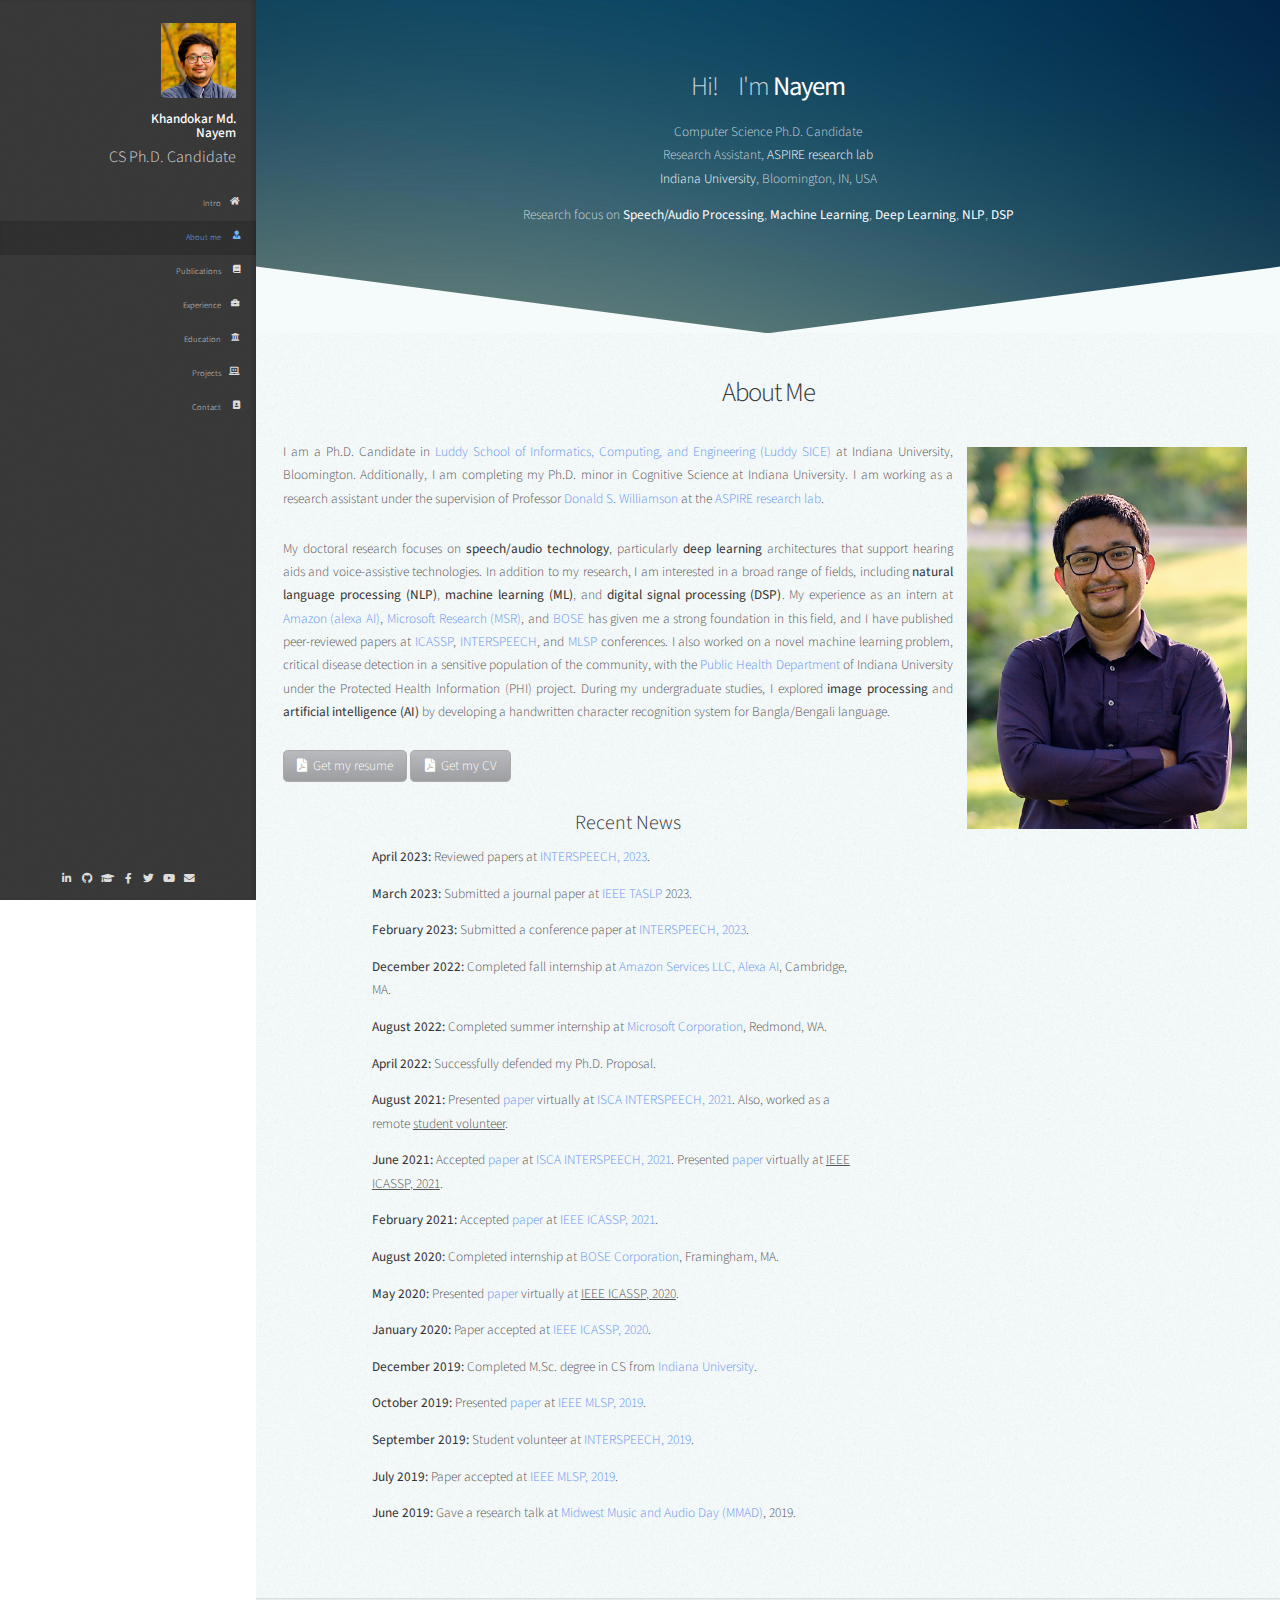
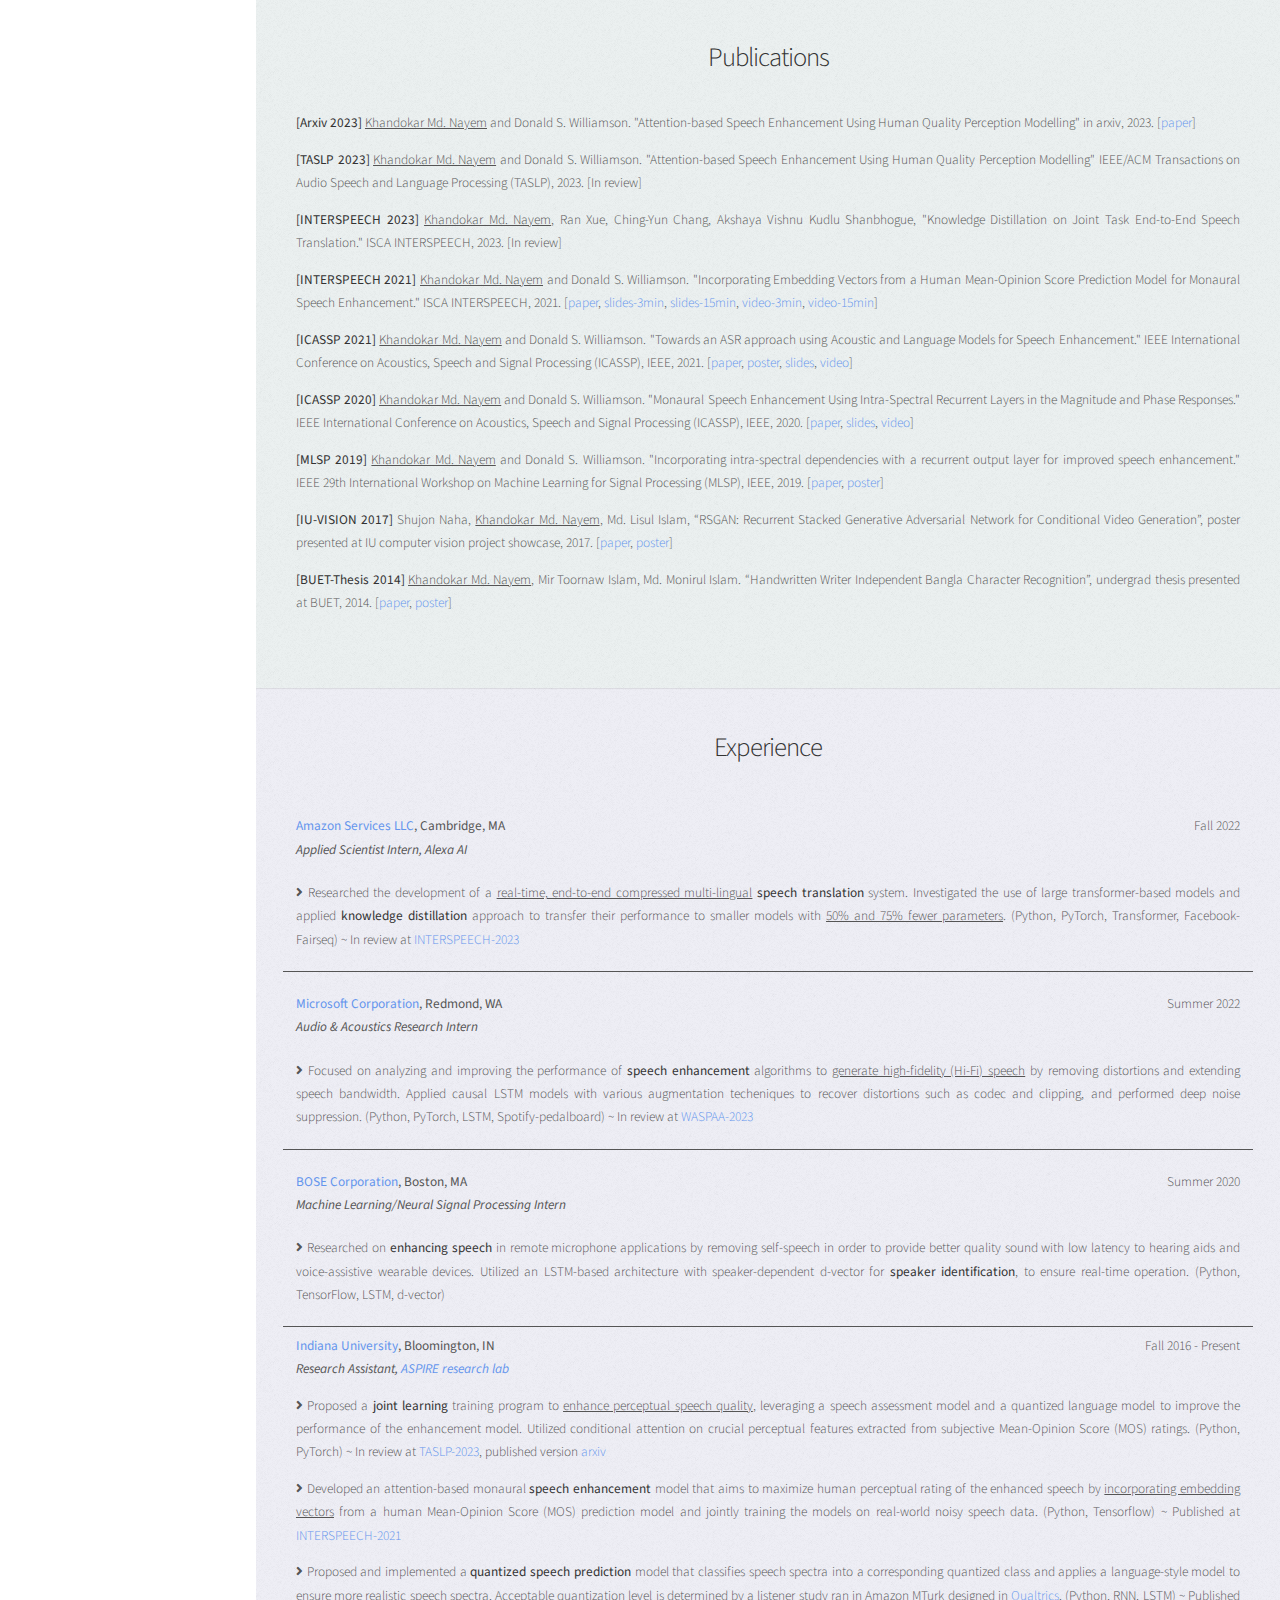
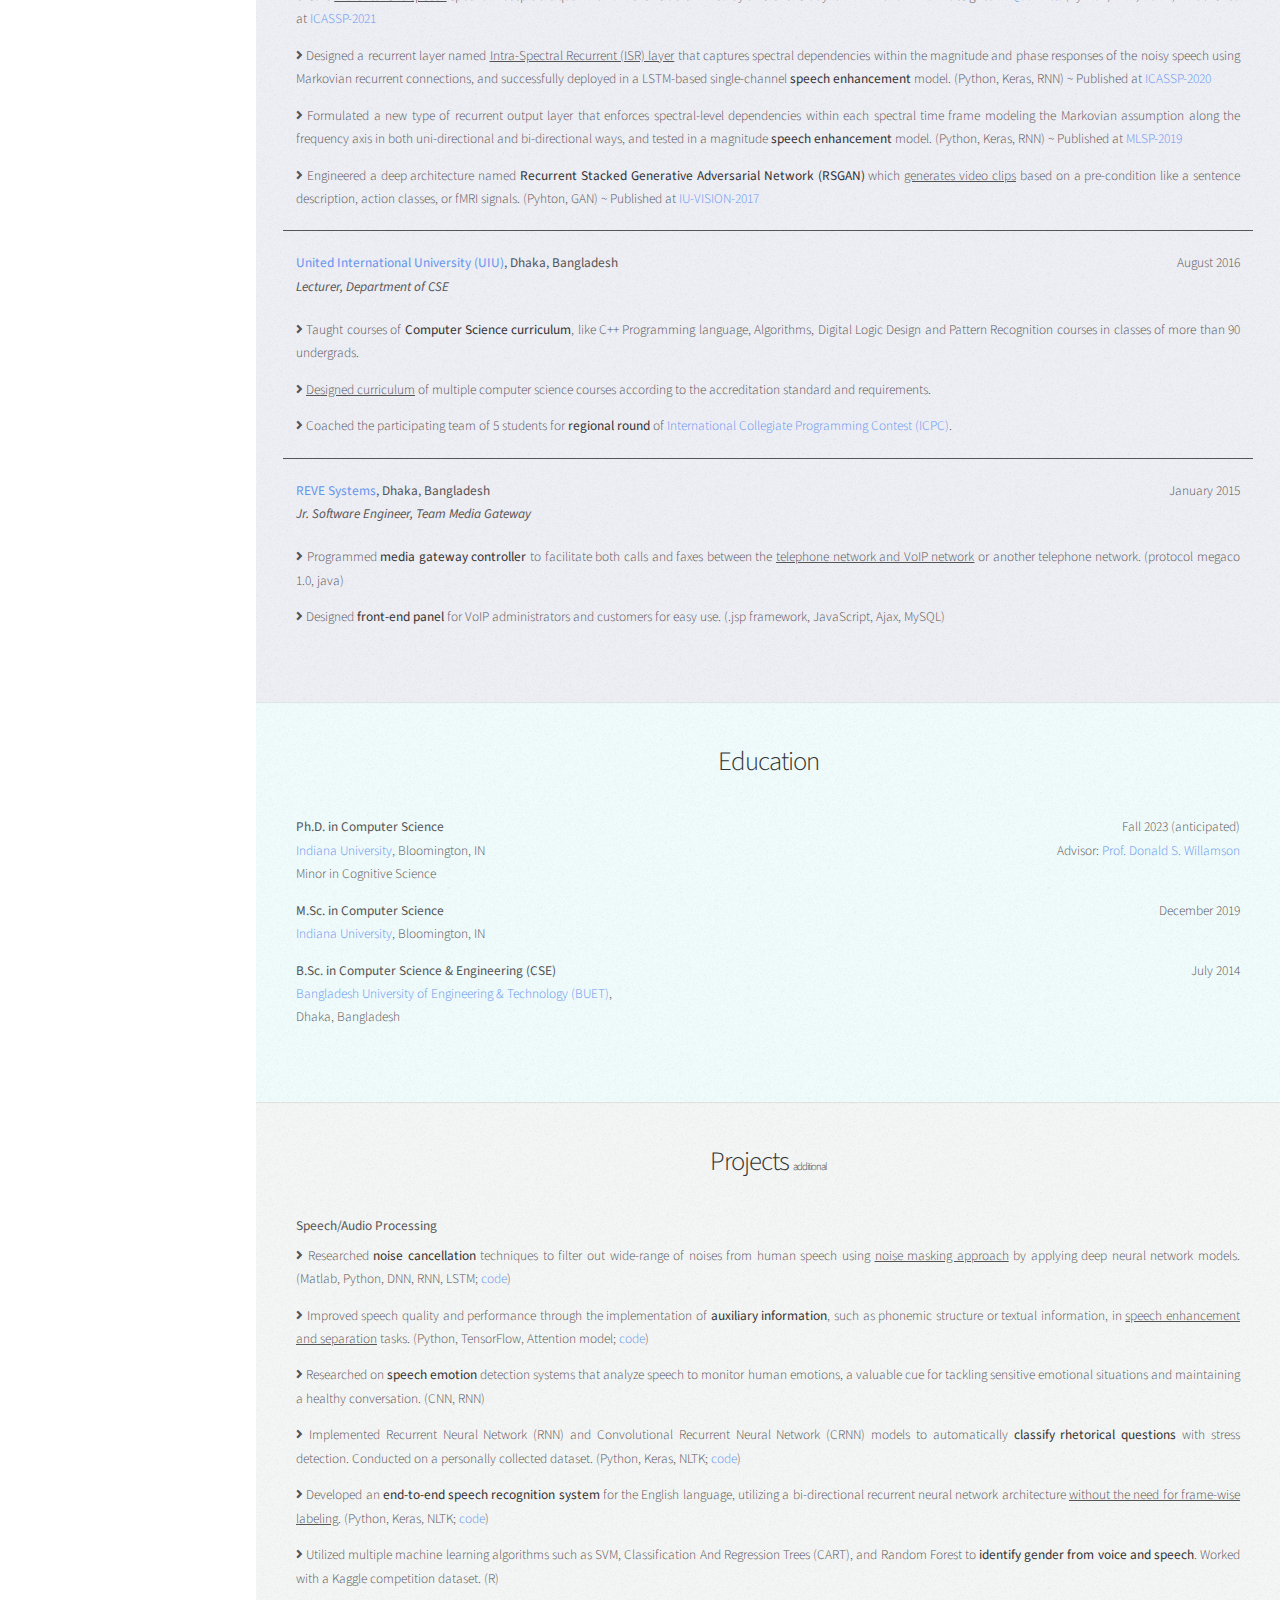
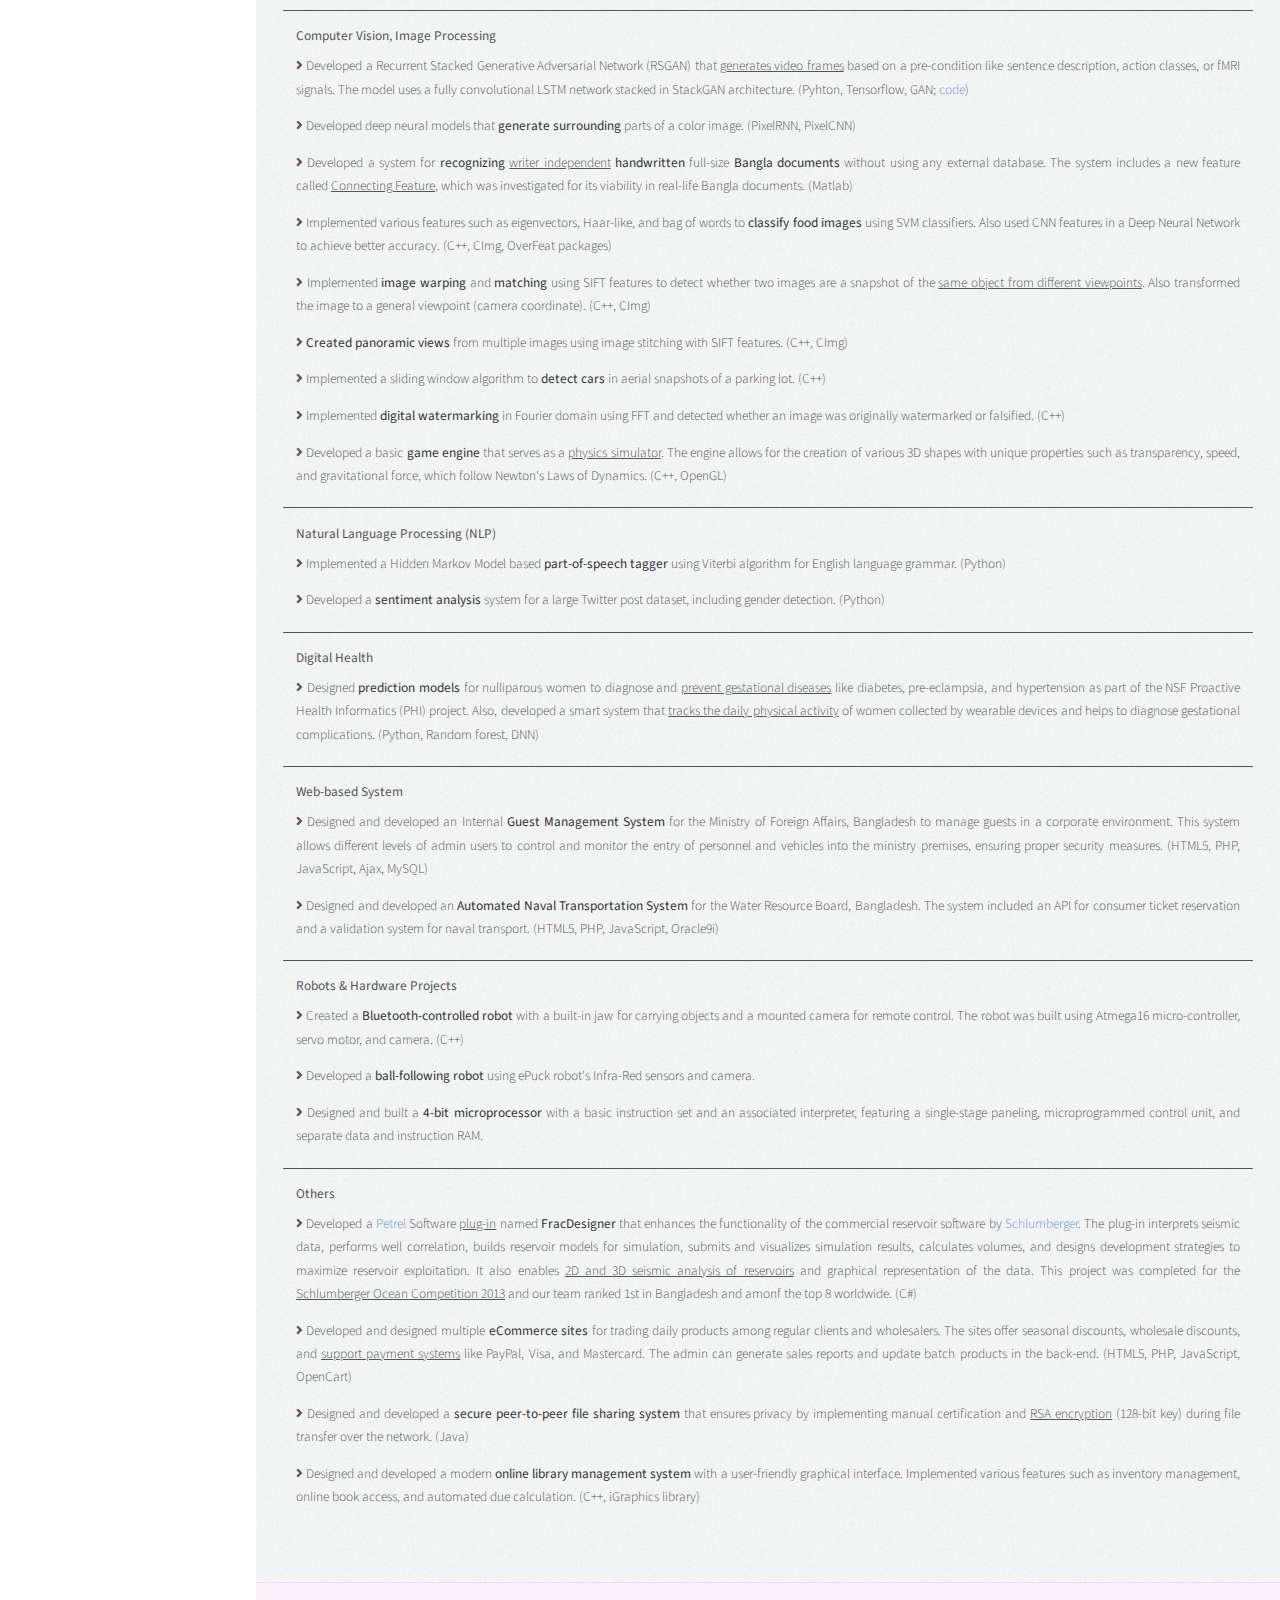
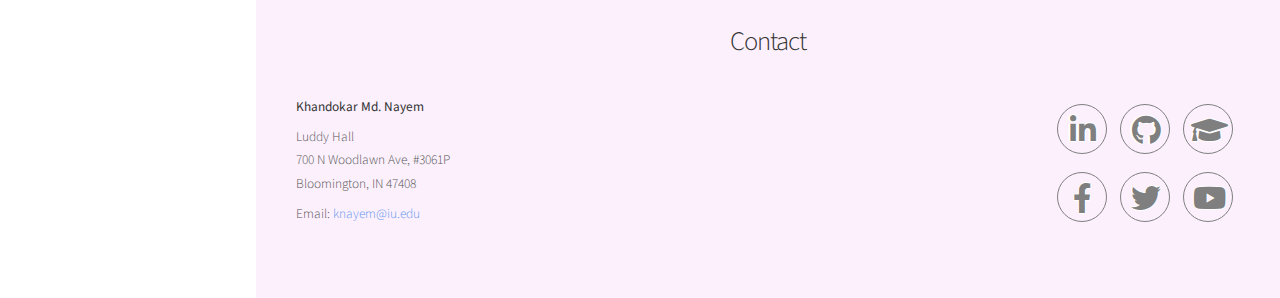
==== index.html @ 782cbb94 "add company and conf links" ====
<!DOCTYPE HTML>
<!--
	Prologue by HTML5 UP
	html5up.net | @ajlkn
	Free for personal and commercial use under the CCA 3.0 license (html5up.net/license)
-->
<html>
	<head>
		<!-- Global site tag (gtag.js) - Google Analytics -->
		<script async src="https://www.googletagmanager.com/gtag/js?id=UA-72834922-3"></script>
		<script>
		  window.dataLayer = window.dataLayer || [];
		  function gtag(){dataLayer.push(arguments);}
		  gtag('js', new Date());
		  gtag('config', 'UA-72834922-3');
			
		  gtag('set', {'user_id': 'nayem.github.io2020'}); // Set the user ID using signed-in user_id.
		  ga('set', 'userId', 'nayem.github.io2020'); // Set the user ID using signed-in user_id.
		</script>

		<title>Nayem's Personal Website</title>
		<meta charset="utf-8" />
		<meta name="viewport" content="width=device-width, initial-scale=1, user-scalable=no" />
		<link rel="stylesheet" href="assets/css/main.css" />
		<link rel = "icon" href ="images/logo-red.gif"
			  type = "image/x-icon">
	</head>
	<body class="is-preload">

		<button onclick="topFunction()" id="myBtn" title="Go to top" class="icon solid fa-arrow-circle-up">&nbsp;Top</button>

		<!-- Header -->
			<div id="header">

				<div class="top">

					<!-- Logo -->
						<div id="logo">
							<span class="image avatar48"><img src="images/nayem.jpg" alt="" /></span>
							<h1 id="title">Khandokar Md.<br>Nayem</h1>
							<p style="font-size: medium;">CS Ph.D. Candidate</p>
						</div>

					<!-- Nav -->
						<nav id="nav">
							<ul>
								<li><a href="#top" id="top-link"><span class="icon solid fa-home">Intro</span></a></li>
								<li><a href="#about" id="about-link"><span class="icon solid fa-user-tie">About me</span></a></li>
								<li><a href="#publications" id="publications-link"><span class="icon solid fa-book">Publications</span></a></li>
								<li><a href="#experience" id="experience-link"><span class="icon solid fa-briefcase">Experience</span></a></li>
								<li><a href="#education" id="education-link"><span class="icon solid fa-university">Education</span></a></li>
								<li><a href="#projects" id="projects-link"><span class="icon solid fa-laptop-code">Projects</span></a></li>
								<li><a href="#contact" id="contact-link"><span class="icon solid fa-address-book">Contact</span></a></li>
<!--								<li><a href="#portfolio" id="portfolio-link"><span class="icon solid fa-th">Portfolio</span></a></li>-->
							</ul>
						</nav>

				</div>

				<div class="bottom">

					<!-- Social Icons -->
						<ul class="icons">
							<li><a href="https://linkedin.com/in/knayem" target="_blank" class="icon brands fa-linkedin-in"><span class="label">Linkedin</span></a></li>
							<li><a href="https://github.com/nayem" target="_blank" class="icon brands fa-github"><span class="label">Github</span></a></li>
							<li><a href="https://scholar.google.com/citations?user=-MBZ1KMAAAAJ&hl=en" target="_blank" class="icon solid fa-graduation-cap"><span class="label">Google scholar</span></a></li>
							<li><a href="https://facebook.com/km.nayem" target="_blank" class="icon brands fa-facebook-f"><span class="label">Facebook</span></a></li>
							<li><a href="https://twitter.com/i_Nayem" target="_blank" class="icon brands fa-twitter"><span class="label">Twitter</span></a></li>
							<li><a href="https://youtube.com/channel/UCKM68KMhgSCqfM3NLqfOxWA" target="_blank" class="icon brands fa-youtube"><span class="label">Youtube</span></a></li>
							<li><a href="mailto:knayem@iu.edu?subject=Hi%20there!" target="_blank" class="icon solid fa-envelope"><span class="label">Email</span></a></li>
						</ul>

				</div>

			</div>

		<!-- Main -->
			<div id="main">

				<!-- Intro -->
					<section id="top" class="one dark cover">
						<div class="container">

							<header>
								<h2 class="alt">Hi! &nbsp;&nbsp;&nbsp;&nbsp;I'm <strong>Nayem</strong></h2>

								<table>
									<tr><td></td></tr>
									<tr>
										<td style="text-align: center; padding: 0em">Computer Science Ph.D. Candidate</td>
									</tr>
									<tr>
										<td style="text-align: center; padding: 0em">Research Assistant, <a href="https://the-aspire-group.github.io/index.html" target="_blank">ASPIRE research lab</a></td>
									</tr>
									<tr>
										<td style="text-align: center; padding: 0em"><a href="https://www.indiana.edu" target="_blank">Indiana University</a>, Bloomington, IN, USA</td>
									</tr>
									<tr>
										<td style="text-align: center; padding: 1em">Research focus on <strong>Speech/Audio Processing</strong>, <strong>Machine Learning</strong>,
											<strong>Deep Learning</strong>, <strong>NLP</strong>, <strong>DSP</strong></td>
									</tr>
								</table>
<!--								<p>Computer Science Ph.D. student<br/>-->
<!--									Research Assistant, <a href="https://aspire.sice.indiana.edu/">ASPIRE research lab</a><br/>-->
<!--									<a href="http://html5up.net">Indiana University</a>, Bloomington, IN, USA<br/>-->
<!--									<br/>-->
<!--									Research focus on <strong>Speech Enhancement</strong>, <strong>Machine Learning</strong>,-->
<!--									<strong>Deep Learning</strong><br/>-->
<!--								</p>-->
							</header>

<!--							<footer>-->
<!--								<a href="#about" class="button scrolly">Know more</a>-->
<!--&lt;!&ndash;								<a href="#portfolio" class="button scrolly">Magna Aliquam</a>&ndash;&gt;-->
<!--							</footer>-->

						</div>
					</section>



				<!-- About Me -->
				<section id="about" class="two">
					<div class="container">

						<header>
							<h2>About Me</h2>
						</header>

						<div>

							<div id="mobile-center">
								<img src="images/nayem_potrait_2022.jpg" alt="Protrait of Nayem" style="padding: 0.5em 0.5em 0.5em 1em; float:right; height:auto; ">
							</div>

							<p style="text-align: justify"> I am a Ph.D. Candidate in
								<a href="https://luddy.indiana.edu/" target="_blank">Luddy School of Informatics, Computing, and Engineering (Luddy SICE)</a>
								at Indiana University, Bloomington. Additionally, I am completing my Ph.D. minor in Cognitive Science
								at Indiana University. I am working as a research assistant under the supervision of Professor
								<a href="https://engineering.osu.edu/people/williamson.413" target="_blank">Donald S. Williamson</a> at the
								<a href="https://the-aspire-group.github.io/index.html" target="_blank">ASPIRE research lab</a>.</p>

							<p style="text-align: justify">My doctoral research focuses on <strong>speech/audio technology</strong>, particularly <strong>deep learning</strong> architectures that support hearing aids and voice-assistive technologies. In addition to my research, I am interested in a broad range of fields, including <strong>natural language processing (NLP)</strong>, <strong>machine learning (ML)</strong>, and <strong>digital signal processing (DSP)</strong>. My experience as an intern at <a href="https://www.amazon.science/tag/nlu" target="_blank">Amazon (alexa AI)</a>, <a href="https://www.microsoft.com/en-us/research/group/audio-and-acoustics-research-group/" target="_blank">Microsoft Research (MSR)</a>, and <a href="https://www.bose.com/en_us/index.html" target="_blank">BOSE</a> has given me a strong foundation in this field, and I have published peer-reviewed papers at <a href="https://ieeexplore.ieee.org/xpl/conhome/1000002/all-proceedings" target="_blank">ICASSP</a>, <a href="https://www.isca-speech.org/iscaweb/index.php/conferences/interspeech" target="_blank">INTERSPEECH</a>, and <a href="https://signalprocessingsociety.org/tags/mlsp" target="_blank">MLSP</a> conferences. I also worked on a novel machine learning problem, critical disease detection in a sensitive population of the community, with the
								<a href="https://publichealth.indiana.edu/" target="_blank">Public Health Department</a> of Indiana University under the Protected Health Information (PHI) project. During my undergraduate studies, I explored <strong>image processing</strong> and <strong>artificial intelligence (AI)</strong> by developing a handwritten character recognition system for Bangla/Bengali language.</p>

							<p style="text-align: left">
								<a href="resource/resume/nayemResume.pdf" target="_blank" class="button2 icon solid fa-file-pdf" style="padding: 0.25em 1em;">&nbsp;&nbsp;Get my resume</a>
								<a href="resource/resume/nayemCV.pdf" target="_blank" class="button2 icon solid fa-file-pdf" style="padding: 0.25em 1em;">&nbsp;&nbsp;Get my CV</a>
							</p>

						</div>


						<div class="row">

							<div class="off-1 col-10 col-12-mobile">
								<table>
									<caption><h3>Recent News</h3></caption>
									<tbody>
									<!-- <tr>
										<td><strong>May 2023:</strong> Will start summer internship at <a href="https://www.amazon.science/" target="_blank">Amazon Services LLC</a>, Consumer SPIRIT, Seattle, WA.<td>
									</tr> -->
									<tr>
										<td><strong>April 2023:</strong> Reviewed papers at <a href="https://www.interspeech2023.org/" target="_blank">INTERSPEECH, 2023</a>.<td>
									</tr>
									<tr>
										<td><strong>March 2023:</strong> Submitted a journal paper at <a href="https://signalprocessingsociety.org/publications-resources/ieeeacm-transactions-audio-speech-and-language-processing" target="_blank">IEEE TASLP</a> 2023.<td>
									</tr>
									<tr>
										<td><strong>February 2023:</strong> Submitted a conference paper at <a href="https://www.interspeech2023.org/" target="_blank">INTERSPEECH, 2023</a>.<td>
									</tr>
									<tr>
										<td><strong>December 2022:</strong> Completed fall internship at <a href="https://www.amazon.science/tag/nlu" target="_blank">Amazon Services LLC, Alexa AI</a>, Cambridge, MA.<td>
									</tr>
									<tr>
										<td><strong>August 2022:</strong> Completed summer internship at <a href="https://www.microsoft.com/en-us/research/group/audio-and-acoustics-research-group/" target="_blank">Microsoft Corporation</a>, Redmond, WA.<td>
									</tr>
									<tr>
										<td><strong>April 2022:</strong> Successfully defended my Ph.D. Proposal.</td>
									</tr>
									<tr>
										<td><strong>August 2021:</strong> Presented <a href="resource/publication/NayemWilliamson.InterSpeech2021.pdf" target="_blank">paper</a> virtually at <a href="https://www.interspeech2021.org/" target="_blank">ISCA INTERSPEECH, 2021</a>. Also, worked as a remote <u style="text-decoration: underline solid">student volunteer</u>.</td>
									</tr>
									<tr>
										<td><strong>June 2021:</strong> Accepted <a href="resource/publication/NayemWilliamson.InterSpeech2021.pdf" target="_blank">paper</a> at <a href="https://www.interspeech2021.org/" target="_blank">ISCA INTERSPEECH, 2021</a>. Presented <a href="https://youtu.be/BxQ1Ml5WzM8" target="_blank">paper</a> virtually at <u style="text-decoration: underline solid">IEEE ICASSP, 2021</u>.</td>
									</tr>
									<tr>
										<td><strong>February 2021:</strong> Accepted <a href="resource/publication/NayemWilliamson.ICASSP2021.pdf" target="_blank">paper</a> at <a href="https://2021.ieeeicassp.org/" target="_blank">IEEE ICASSP, 2021</a>.</td>
									</tr>
									<tr>
										<td><strong>August 2020:</strong> Completed internship at <a href="https://www.bose.com/en_us/index.html" target="_blank">BOSE Corporation</a>, Framingham, MA.</td>
									</tr>
									<tr>
										<td><strong>May 2020:</strong> Presented <a href="https://youtu.be/hoIpbbFatNI" target="_blank">paper</a> virtually at <u style="text-decoration: underline solid">IEEE ICASSP, 2020</u>.</td>
									</tr>
									<tr>
										<td><strong>January 2020:</strong> Paper accepted at <a href="https://2020.ieeeicassp.org/" target="_blank">IEEE ICASSP, 2020</a>.</td>
									</tr>
									<tr>
										<td><strong>December 2019:</strong> Completed M.Sc. degree in CS from <a href="https://cs.indiana.edu/" target="_blank">Indiana University</a>.</td>
									</tr>
									<tr>
										<td><strong>October 2019:</strong> Presented <a href="resource/poster/nayem_MLSP2019.pdf" target="_blank">paper</a> at <a href="https://signalprocessingsociety.org/blog/mlsp-2019-2019-ieee-international-workshop-machine-learning-signal-processing" target="_blank">IEEE MLSP, 2019</a>.</td>
									</tr>
									<tr>
										<td><strong>September 2019:</strong> Student volunteer at <a href="https://interspeech2019.org/" target="_blank">INTERSPEECH, 2019</a>.</td>
									</tr>
									<tr>
										<td><strong>July 2019:</strong> Paper accepted at <a href="https://signalprocessingsociety.org/blog/mlsp-2019-2019-ieee-international-workshop-machine-learning-signal-processing" target="_blank">IEEE MLSP, 2019</a>.</td>
									</tr>
									<tr>
										<td><strong>June 2019:</strong> Gave a research talk at <a href="https://sites.google.com/iu.edu/mmad2019" target="_blank">Midwest Music and Audio Day (MMAD)</a>, 2019.</td>
									</tr>
									</tbody>
								</table>
							</div>
						</div>

					</div>
				</section>


				<!-- Publications -->
				<section id="publications" class="three">
					<div class="container">

						<header>
							<h2>Publications</h2>
						</header>

						<table>
							<tr>
								<td style="text-align: justify"><strong>[Arxiv 2023]</strong> <u style="text-decoration: underline solid">Khandokar Md. Nayem</u> and Donald S. Williamson. "Attention-based Speech Enhancement Using Human Quality Perception Modelling" in arxiv, 2023. [<a href="https://arxiv.org/pdf/2303.13685.pdf" target="_blank">paper</a>]</td>
							</tr>
							<tr>
								<td style="text-align: justify"><strong>[TASLP 2023]</strong> <u style="text-decoration: underline soild">Khandokar Md. Nayem</u> and Donald S. Williamson. "Attention-based Speech Enhancement Using Human Quality Perception Modelling" IEEE/ACM Transactions on Audio Speech and Language Processing (TASLP), 2023. [In review]</td>
							</tr>
							<tr>
								<td style="text-align: justify"><strong>[INTERSPEECH 2023]</strong> <u style="text-decoration: underline solid">Khandokar Md. Nayem</u>, Ran Xue, Ching-Yun Chang, Akshaya Vishnu Kudlu Shanbhogue, "Knowledge Distillation on Joint Task End-to-End Speech Translation." ISCA INTERSPEECH, 2023. [In review]</td>
							</tr>
							<tr>
								<td style="text-align: justify"><strong>[INTERSPEECH 2021]</strong> <u style="text-decoration: underline solid">Khandokar Md. Nayem</u> and Donald S. Williamson. "Incorporating Embedding Vectors from a Human Mean-Opinion Score Prediction Model for Monaural Speech Enhancement." ISCA INTERSPEECH, 2021. [<a href="https://www.isca-speech.org/archive/pdfs/interspeech_2021/nayem21_interspeech.pdf" target="_blank">paper</a>, <a href="resource/presentation/nayem_InterSpeech2021_3min.pdf" target="_blank">slides-3min</a>, <a href="resource/presentation/nayem_InterSpeech2021_15min.pdf" target="_blank">slides-15min</a>, <a href="https://youtu.be/tba-8Ed4kps" target="_blank">video-3min</a>, <a href="https://youtu.be/CNuJNcIhbys" target="_blank">video-15min</a>]</td>
							</tr>
							<tr>
								<td style="text-align: justify"><strong>[ICASSP 2021]</strong> <u style="text-decoration: underline solid">Khandokar Md. Nayem</u> and Donald S. Williamson. "Towards an ASR approach using Acoustic and Language Models for Speech Enhancement." IEEE International Conference on Acoustics, Speech and Signal Processing (ICASSP), IEEE, 2021. [<a href="https://doi.org/10.1109/ICASSP39728.2021.9414565" target="_blank">paper</a>, <a href="resource/poster/nayem_ICASSP2021.pdf" target="_blank">poster</a>, <a href="resource/presentation/nayem_ICASSP2021.pdf" target="_blank">slides</a>, <a href="https://youtu.be/BxQ1Ml5WzM8" target="_blank">video</a>]</td>
							</tr>
							<tr>
								<td style="text-align: justify"><strong>[ICASSP 2020]</strong> <u style="text-decoration: underline solid">Khandokar Md. Nayem</u> and Donald S. Williamson. "Monaural Speech Enhancement Using Intra-Spectral Recurrent Layers in the Magnitude and Phase Responses." IEEE International Conference on Acoustics, Speech and Signal Processing (ICASSP), IEEE, 2020. [<a href="https://doi.org/10.1109/ICASSP40776.2020.9054298" target="_blank">paper</a>, <a href="resource/presentation/nayem_ICASSP2020.pdf" target="_blank">slides</a>, <a href="https://youtu.be/hoIpbbFatNI" target="_blank">video</a>]</td>
							</tr>
							<tr>
								<td style="text-align: justify"><strong>[MLSP 2019]</strong> <u style="text-decoration: underline solid">Khandokar Md. Nayem</u> and Donald S. Williamson. "Incorporating intra-spectral dependencies with a recurrent output layer for improved speech enhancement." IEEE 29th International Workshop on Machine Learning for Signal Processing (MLSP), IEEE, 2019. [<a href="https://doi.org/10.1109/MLSP.2019.8918757" target="_blank">paper</a>, <a href="resource/poster/nayem_MLSP2019.pdf" target="_blank">poster</a>]</td>
							</tr>
							<tr>
								<td style="text-align: justify"><strong>[IU-VISION 2017]</strong> Shujon Naha, <u style="text-decoration: underline solid">Khandokar Md. Nayem</u>, Md. Lisul Islam, “RSGAN: Recurrent Stacked Generative Adversarial Network for Conditional Video Generation”, poster presented at IU computer vision project showcase, 2017. [<a href="resource/publication/Nayem.RSGAN.CV.2017.pdf" target="_blank">paper</a>, <a href="resource/poster/nayem_VISION2017.pdf" target="_blank">poster</a>]</td>
							</tr>
							<tr>
								<td style="text-align: justify"><strong>[BUET-Thesis 2014]</strong> <u style="text-decoration: underline solid">Khandokar Md. Nayem</u>, Mir Toornaw Islam, Md. Monirul Islam. “Handwritten Writer Independent Bangla Character Recognition”, undergrad thesis presented at BUET, 2014. [<a href="resource/publication/nayem.Bangla.OSR.2014.pdf" target="_blank">paper</a>, <a href="resource/poster/nayem.Bangla.OSR.poster.2014.pdf" target="_blank">poster</a>]</td>
							</tr>
						</table>
					</div>
				</section>

				<!-- Experience -->
				<section id="experience" class="four">
					<div class="container">

						<header>
							<h2>Experience</h2>
						</header>

						<table>
							<!-- <thead>
							<tr>
								<td style="padding: 1.5em 1em 1em 1em;"><a href="https://www.amazon.science/tag/nlu" target="_blank">Amazon Services LLC</a>, Seattle, WA<br>
									<u style="font-style: italic; text-decoration: none;">Applied Scientist Intern, Consumer SPIRIT</u>
								</td>
								<td style="font-weight: 300; text-align: right;">Summer 2023<br></td>
							</tr>
							</thead>
							<tbody>
							<tr>
								<td class="icon solid fa-angle-right" style="text-align: justify" colspan="2"> Will conduct research on <u style="text-decoration: underline solid">unstructured data</u> collection techniques with the aim of developing an efficient product listing <strong>classification system</strong> to accurately estimate vendor fees.</td>
							</tr>
							<tr><td style="text-align: justify; border-bottom: 1px solid;" colspan="2"></td></tr>
							</tbody> -->


							<thead>
							<tr>
								<td style="padding: 1.5em 1em 1em 1em;"><a href="https://www.amazon.science/tag/nlu" target="_blank">Amazon Services LLC</a>, Cambridge, MA<br>
									<u style="font-style: italic; text-decoration: none;">Applied Scientist Intern, Alexa AI</u>
								</td>
								<td style="font-weight: 300; text-align: right;">Fall 2022<br></td>
							</tr>
							</thead>
							<tbody>
							<tr>
								<td class="icon solid fa-angle-right" style="text-align: justify" colspan="2"> Researched the development of a <u style="text-decoration: underline solid">real-time, end-to-end compressed multi-lingual</u> <strong>speech translation</strong> system. Investigated the use of large transformer-based models and applied <strong>knowledge distillation</strong> approach to transfer their performance to smaller models with <u style="text-decoration: underline solid">50% and 75% fewer parameters</u>. (Python, PyTorch, Transformer, Facebook-Fairseq) ~ In review at <a
											href="https://www.interspeech2023.org/" target="_blank">INTERSPEECH-2023</a></td>
							</tr>
							<tr><td style="text-align: justify; border-bottom: 1px solid;" colspan="2"></td></tr>
							</tbody>

							<thead>
							<tr>
								<td style="padding: 1.5em 1em 1em 1em;"><a href="https://www.microsoft.com/en-us/research/group/audio-and-acoustics-research-group/" target="_blank">Microsoft Corporation</a>, Redmond, WA<br>
									<u style="font-style: italic; text-decoration: none;">Audio & Acoustics Research Intern</u>
								</td>
								<td style="font-weight: 300; text-align: right;">Summer 2022<br></td>
							</tr>
							</thead>
							<tbody>
							<tr>
								<td class="icon solid fa-angle-right" style="text-align: justify" colspan="2"> Focused on analyzing and improving the performance of <strong>speech enhancement</strong> algorithms to <u style="text-decoration: underline solid">generate high-fidelity (Hi-Fi) speech</u> by removing distortions and extending speech bandwidth. Applied causal LSTM models with various augmentation techeniques to recover distortions such as codec and clipping, and performed deep noise suppression. (Python, PyTorch, LSTM, Spotify-pedalboard) ~ In review at <a
											href="https://waspaa.com/" target="_blank">WASPAA-2023</a></td></td>
							</tr>
							<tr><td style="text-align: justify; border-bottom: 1px solid;" colspan="2"></td></tr>
							</tbody>

							<thead>
							<tr>
								<td style="padding: 1.5em 1em 1em 1em;"><a href="https://www.bose.com/en_us/index.html" target="_blank">BOSE Corporation</a>, Boston, MA<br>
									<u style="font-style: italic; text-decoration: none;">Machine Learning/Neural Signal Processing Intern</u>
								</td>
								<td style="font-weight: 300; text-align: right;">Summer 2020<br></td>
							</tr>
							</thead>
							<tbody>
							<tr>
								<td class="icon solid fa-angle-right" style="text-align: justify" colspan="2"> Researched on <strong>enhancing speech</strong> in remote microphone applications by removing self-speech in order to provide better quality sound with low latency to hearing aids and voice-assistive wearable devices. Utilized an LSTM-based architecture with speaker-dependent d-vector for <strong>speaker identification</strong>, to ensure real-time operation. (Python, TensorFlow, LSTM, d-vector)</td>
							</tr>
							<tr><td style="text-align: justify; border-bottom: 1px solid;" colspan="2"></td></tr>
							</tbody>

							<thead>
							<tr>
								<th><a href="https://www.indiana.edu" target="_blank">Indiana University</a>, Bloomington, IN<br>
									<u style="font-style: italic; text-decoration: none;">Research Assistant, <a href="https://aspire.sice.indiana.edu/" target="_blank">ASPIRE research lab</a></u>
								</th>
								<th style="font-weight: 300; text-align: right;">Fall 2016 - Present</th>
							</tr>
							</thead>
							<tbody>
							<tr>
								<td class="icon solid fa-angle-right" style="text-align: justify" colspan="2"> Proposed a <strong>joint learning</strong> training program to <u style="text-decoration: underline solid">enhance perceptual speech quality</u>, leveraging a speech assessment model and a quantized language model to improve the performance of the enhancement model. Utilized conditional attention on crucial perceptual features extracted from subjective Mean-Opinion Score (MOS) ratings. (Python, PyTorch) ~ In review at <a
											href="https://signalprocessingsociety.org/publications-resources/ieeeacm-transactions-audio-speech-and-language-processing" target="_blank">TASLP-2023</a>, published version <a
											href="https://arxiv.org/pdf/2303.13685.pdf" target="_blank">arxiv</a></td>
							</tr>
							<tr>
								<td class="icon solid fa-angle-right" style="text-align: justify" colspan="2"> Developed an attention-based monaural <strong>speech enhancement</strong> model that aims to maximize human perceptual rating of the enhanced speech by <u style="text-decoration: underline solid">incorporating embedding vectors</u> from a human Mean-Opinion Score (MOS) prediction model and jointly training the models on real-world noisy speech data. (Python, Tensorflow) ~ Published at <a
											href="https://www.isca-speech.org/archive/pdfs/interspeech_2021/nayem21_interspeech.pdf" target="_blank">INTERSPEECH-2021</a></td>
							</tr>
							<tr>
								<td class="icon solid fa-angle-right" style="text-align: justify" colspan="2"> Proposed and implemented a <strong>quantized speech prediction</strong> model that classifies speech spectra into a corresponding quantized class and applies a language-style model to ensure <u style="text-decoration: underline solid">more realistic speech</u> spectra. Acceptable quantization level is determined by a listener study ran in Amazon MTurk designed in <a href="https://iu.co1.qualtrics.com/jfe/form/SV_29W5ejFdwaKAxXD" target="_blank"> Qualtrics</a>. (Python, RNN, LSTM) ~ Published at <a
											href="https://doi.org/10.1109/ICASSP39728.2021.9414565" target="_blank">ICASSP-2021</a></td>
							</tr>
							<tr>
								<td class="icon solid fa-angle-right" style="text-align: justify" colspan="2"> Designed a recurrent layer named <u style="text-decoration: underline solid">Intra-Spectral Recurrent (ISR) layer</u> that captures spectral dependencies within the magnitude and phase responses of the noisy speech using Markovian recurrent connections, and successfully deployed in a LSTM-based single-channel <strong>speech enhancement</strong> model. (Python, Keras, RNN) ~ Published at <a
											href="https://doi.org/10.1109/ICASSP40776.2020.9054298" target="_blank">ICASSP-2020</a></td>
							</tr>
							<tr>
								<td class="icon solid fa-angle-right" style="text-align: justify" colspan="2"> Formulated a new type of recurrent output layer that enforces spectral-level dependencies within each spectral time frame modeling the Markovian assumption along the frequency axis in both uni-directional and bi-directional ways, and tested in a magnitude <strong>speech enhancement</strong> model. (Python, Keras, RNN) ~ Published at <a
											href="https://doi.org/10.1109/MLSP.2019.8918757" target="_blank">MLSP-2019</a></td>
							</tr>
							<tr>
								<td class="icon solid fa-angle-right" style="text-align: justify" colspan="2"> Engineered a deep architecture named <strong>Recurrent Stacked Generative Adversarial Network (RSGAN)</strong> which <u style="text-decoration: underline solid">generates video clips</u> based on a pre-condition like a sentence description, action classes, or fMRI signals. (Pyhton, GAN) ~ Published at <a
											href="https://nayem.github.io/resource/publication/Nayem.RSGAN.CV.2017.pdf" target="_blank">IU-VISION-2017</a></td>
							</tr>
							<tr><td style="text-align: justify; border-bottom: 1px solid;" colspan="2"></td></tr>
							</tbody>
							
							<thead>
							<tr>
								<td style="padding: 1.5em 1em 1em 1em;"><a href="http://www.uiu.ac.bd/" target="_blank">United International University (UIU)</a>, Dhaka, Bangladesh<br>
									<u style="font-style: italic; text-decoration: none;">Lecturer, Department of CSE</u>
								</td>
								<td style="font-weight: 300; text-align: right;">August 2016<br></td>
							</tr>
							</thead>
							<tbody>
							<tr>
								<td class="icon solid fa-angle-right" style="text-align: justify" colspan="2"> Taught courses of <strong>Computer Science curriculum</strong>, like C++ Programming language, Algorithms, Digital Logic Design and Pattern Recognition courses in classes of more than 90 undergrads. </td>
							</tr>
							<tr>	
								<td class="icon solid fa-angle-right" style="text-align: justify" colspan="2"> <u style="text-decoration: underline solid">Designed curriculum</u> of multiple computer science courses according to the accreditation standard and requirements.</td>
							</tr>
							<tr>
								<td class="icon solid fa-angle-right" style="text-align: justify" colspan="2"> Coached the participating team of 5 students for <strong>regional round</strong> of <a href="https://icpc.global/" target="_blank">International Collegiate Programming Contest (ICPC)</a>.</td>
							</tr>
							<tr><td style="text-align: justify; border-bottom: 1px solid;" colspan="2"></td></tr>
							</tbody>

							<thead>
							<tr>
								<td style="padding: 1.5em 1em 1em 1em;"><a href="https://www.revesoft.com" target="_blank">REVE Systems</a>, Dhaka, Bangladesh<br>
									<u style="font-style: italic; text-decoration: none;">Jr. Software Engineer, Team Media Gateway</u>
								</td>
								<td style="font-weight: 300; text-align: right;">January 2015<br></td>
							</tr>
							</thead>
							<tbody>
							<tr>
								<td class="icon solid fa-angle-right" style="text-align: justify" colspan="2"> Programmed <strong>media gateway controller</strong> to facilitate both calls and faxes between the <u style="text-decoration: underline solid">telephone network and VoIP network</u> or another telephone network. (protocol megaco 1.0, java)</td>
							</tr>
							<tr>
								<td class="icon solid fa-angle-right" style="text-align: justify" colspan="2"> Designed <strong>front-end panel</strong> for VoIP administrators and customers for easy use. (.jsp framework, JavaScript, Ajax, MySQL)</td>
							</tr>
							<!-- <tr><td style="text-align: justify; border-bottom: 1px solid;" colspan="2"></td></tr> -->
							</tbody>

							<!-- <thead>
							<tr>
								<td style="padding: 1.5em 1em 1em 1em;">Horoppa Software</a>, Dhaka, Bangladesh<br>
									<u style="font-style: italic; text-decoration: none;">Software Developer, Team eCommerce</u>
								</td>
								<td style="font-weight: 300; text-align: right;">Summer 2012<br></td>
							</tr>
							</thead>
							<tbody>
							<tr>
								<td class="icon solid fa-angle-right" style="text-align: justify" colspan="2"> Created and designed multiple e-commerce websites with integrated payment systems, including PayPal, Visa, and Mastercard. (PHP, MySQL)</td>
							</tr>
							<tr><td style="text-align: justify; border-bottom: 1px solid;" colspan="2"></td></tr>
							</tbody> -->
						</table>
					</div>
				</section>

				<!-- Education -->
				<section id="education" class="five">
					<div class="container">

						<header>
							<h2>Education</h2>
						</header>

						<table>
							<thead>
							<tr>
								<th>Ph.D. in Computer Science<br>
									<u style="font-weight: 300; text-decoration: none;"><a href="https://www.indiana.edu" target="_blank">Indiana University</a>, Bloomington, IN<br>
										Minor in Cognitive Science</u>
								</th>
								<th style="font-weight: 300; text-align: right;">Fall 2023 (anticipated)<br>
									Advisor: <a href="https://engineering.osu.edu/people/williamson.413" target="_blank">Prof. Donald S. Willamson</a>
								</th>
							</tr>
							</thead>
							<thead>
							<tr>
								<th>M.Sc. in Computer Science<br>
									<u style="font-weight: 300; text-decoration: none;"><a href="https://www.indiana.edu" target="_blank">Indiana University</a>, Bloomington, IN</u>
								</th>
								<th style="font-weight: 300; text-align: right;">December 2019
								</th>
							</tr>
							</thead>
							<thead>
							<tr>
								<th>B.Sc. in Computer Science & Engineering (CSE)<br>
									<u style="font-weight: 300;text-decoration: none;"><a href="https://www.buet.ac.bd" target="_blank">Bangladesh University of Engineering & Technology (BUET)</a>,<br> Dhaka, Bangladesh</u>
								</th>
								<th style="font-weight: 300; text-align: right;">July 2014
								</th>
							</tr>
							</thead>
						</table>
					</div>
				</section>

				<!-- Projects -->
				<section id="projects" class="six">
					<div class="container">

						<header>
							<h2>Projects <small style="font-size: 40%;">additional</small></h2>
						</header>

						<table>
							<thead>
							<tr>
								<th style="padding: 0em 1em;">Speech/Audio Processing</th>
							</tr>
							</thead>
							<tbody>
							<tr>
								<td class="icon solid fa-angle-right" style="text-align: justify">
									Researched <strong>noise cancellation</strong> techniques to filter out wide-range of noises from human speech using <u style="text-decoration: underline solid">noise masking approach</u> by applying deep neural network models. (Matlab, Python, DNN, RNN, LSTM; <a href="https://github.com/nayem/CIRM" target="_blank">code</a>)</td>
							</tr>
							<tr>
								<td class="icon solid fa-angle-right" style="text-align: justify">
									Improved speech quality and performance through the implementation of <strong>auxiliary information</strong>, such as phonemic structure or textual information, in <u style="text-decoration: underline solid">speech enhancement and separation</u> tasks. (Python, TensorFlow, Attention model; <a href="https://github.com/nayem/AuxiliaryInfo-SE" target="_blank">code</a>)</td>
							</tr>
							<tr>
								<td class="icon solid fa-angle-right" style="text-align: justify"> Researched on <strong>speech emotion</strong> detection systems that analyze speech to monitor human emotions, a valuable cue for tackling sensitive emotional situations and maintaining a healthy conversation. (CNN, RNN)</td>
							</tr>
							<tr>
								<td class="icon solid fa-angle-right" style="text-align: justify"> Implemented Recurrent Neural Network (RNN) and Convolutional Recurrent Neural Network (CRNN) models to automatically <strong>classify rhetorical questions</strong> with stress detection. Conducted on a personally collected dataset. (Python, Keras, NLTK; <a href="https://github.com/nayem/RhetoricalSpeech"target="_blank">code</a>)</td>
							</tr>
							<tr>
								<td class="icon solid fa-angle-right" style="text-align: justify"> Developed an <strong>end-to-end speech recognition system</strong> for the English language, utilizing a bi-directional recurrent neural network architecture <u style="text-decoration: underline solid">without the need for frame-wise labeling</u>. (Python, Keras, NLTK; <a href="https://github.com/nayem/SpeechRecognition"target="_blank">code</a>)</td>
							</tr>
							<tr>
								<td class="icon solid fa-angle-right" style="text-align: justify"> Utilized multiple machine learning algorithms such as SVM, Classification And Regression Trees (CART), and Random Forest to <strong>identify gender from voice and speech</strong>. Worked with a Kaggle competition dataset. (R)</td>
							</tr>
							<tr><td style="text-align: justify; border-bottom: 1px solid;" colspan="2"></td></tr>
							</tbody>

							<thead>
							<tr>
								<th style="padding: 1em 1em 0em 1em;">Computer Vision, Image Processing</th>
							</tr>
							</thead>
							<tbody>
							<tr>
								<td class="icon solid fa-angle-right" style="text-align: justify">
									Developed a Recurrent Stacked Generative Adversarial Network (RSGAN) that <u style="text-decoration: underline solid">generates video frames</u> based on a pre-condition like sentence description, action classes, or fMRI signals. The model uses a fully convolutional LSTM network stacked in StackGAN architecture.  (Pyhton, Tensorflow, GAN; <a href="https://github.com/nayem/RSGAN" target="_blank">code</a>)</td>
							</tr>
							<!-- <tr>
								<td class="icon solid fa-angle-right" style="text-align: justify">
									Image Matching to match images that are taken from different viewpoints of the same object; detect object like car from aerial snapshot; create a panoramic image stitching multiple images. (C++, CImg, OverFeat packages; <a href="https://github.com/nayem/ComputerVision" target="_blank">code</a>)</td>
							</tr> -->
							<tr>
								<td class="icon solid fa-angle-right" style="text-align: justify">
									Developed deep neural models that <strong>generate surrounding</strong> parts of a color image. (PixelRNN, PixelCNN)</td>
							</tr>
								<td class="icon solid fa-angle-right" style="text-align: justify">
									Developed a system for <strong>recognizing</strong> <u style="text-decoration: underline solid">writer independent</u> <strong>handwritten</strong> full-size <strong>Bangla documents</strong> without using any external database. The system includes a new feature called <u style="text-decoration: underline solid">Connecting Feature</u>, which was investigated for its viability in real-life Bangla documents. (Matlab)</td>
							</tr>
							<tr>
								<td class="icon solid fa-angle-right" style="text-align: justify">
									Implemented various features such as eigenvectors, Haar-like, and bag of words to <strong>classify food images</strong> using SVM classifiers. Also used CNN features in a Deep Neural Network to achieve better accuracy. (C++, CImg, OverFeat packages)</td>
							</tr>
							<tr>
								<td class="icon solid fa-angle-right" style="text-align: justify">
									Implemented <strong>image warping</strong> and <strong>matching</strong> using SIFT features to detect whether two images are a snapshot of the <u style="text-decoration: underline solid">same object from different viewpoints</u>. Also transformed the image to a general viewpoint (camera coordinate). (C++, CImg)</td>
							</tr>
							<tr>
								<td class="icon solid fa-angle-right" style="text-align: justify">
									<strong>Created panoramic views</strong> from multiple images using image stitching with SIFT features. (C++, CImg)</td>
							</tr>
							<tr>
								<td class="icon solid fa-angle-right" style="text-align: justify">
									Implemented a sliding window algorithm to <strong>detect cars</strong> in aerial snapshots of a parking lot. (C++)</td>
							</tr>
							<tr>
								<td class="icon solid fa-angle-right" style="text-align: justify">
									Implemented <strong>digital watermarking</strong> in Fourier domain using FFT and detected whether an image was originally watermarked or falsified. (C++)</td>
							</tr>
							<tr>
								<td class="icon solid fa-angle-right" style="text-align: justify">
									Developed a basic <strong>game engine</strong> that serves as a <u style="text-decoration: underline solid">physics simulator</u>. The engine allows for the creation of various 3D shapes with unique properties such as transparency, speed, and gravitational force, which follow Newton's Laws of Dynamics. (C++, OpenGL)</td>
							</tr>
							<tr><td style="text-align: justify; border-bottom: 1px solid;" colspan="2"></td></tr>
							</tbody>

							<thead>
							<tr>
								<th style="padding: 1em 1em 0em 1em;">Natural Language Processing (NLP)</th>
							</tr>
							</thead>
							<tbody>
							<tr>
								<td class="icon solid fa-angle-right" style="text-align: justify">
									Implemented a Hidden Markov Model based <strong>part-of-speech tagger</strong> using Viterbi algorithm for English language grammar. (Python)</td>
							</tr>
							<tr>
								<td class="icon solid fa-angle-right" style="text-align: justify">
									Developed a <strong>sentiment analysis</strong> system for a large Twitter post dataset, including gender detection. (Python)</td>
							</tr>
							<tr>
							<tr><td style="text-align: justify; border-bottom: 1px solid;" colspan="2"></td></tr>
							</tbody>

							<thead>
							<tr>
								<th style="padding: 1em 1em 0em 1em;">Digital Health</th>
							</tr>
							</thead>
							<tbody>
							<tr>
								
								<td class="icon solid fa-angle-right" style="text-align: justify"> Designed <strong>prediction models</strong> for nulliparous women to diagnose and <u style="text-decoration: underline solid">prevent gestational diseases</u> like diabetes, pre-eclampsia, and hypertension as part of the NSF Proactive Health Informatics (PHI) project. Also, developed a smart system that <u style="text-decoration: underline solid">tracks the daily physical activity</u> of women collected by wearable devices and helps to diagnose gestational complications. (Python, Random forest, DNN)</td>
							</tr>
							<tr><td style="text-align: justify; border-bottom: 1px solid;" colspan="2"></td></tr>
							</tbody>

							<thead>
							<tr>
								<th style="padding: 1em 1em 0em 1em;">Web-based System</th>
							</tr>
							</thead>
							<tbody>
							<tr>
								<td class="icon solid fa-angle-right" style="text-align: justify"> Designed and developed an Internal <strong>Guest Management System</strong> for the Ministry of Foreign Affairs, Bangladesh to manage guests in a corporate environment. This system allows different levels of admin users to control and monitor the entry of personnel and vehicles into the ministry premises, ensuring proper security measures. (HTML5, PHP, JavaScript, Ajax, MySQL)</td>
							</tr>
							<tr>
								<td class="icon solid fa-angle-right" style="text-align: justify"> Designed and developed an <strong>Automated Naval Transportation System</strong> for the Water Resource Board, Bangladesh. The system included an API for consumer ticket reservation and a validation system for naval transport. (HTML5, PHP, JavaScript, Oracle9i)</td>
							</tr>
							<tr><td style="text-align: justify; border-bottom: 1px solid;" colspan="2"></td></tr>
							</tbody>

							<thead>
							<tr>
								<th style="padding: 1em 1em 0em 1em;">Robots & Hardware Projects</th>
							</tr>
							</thead>
							<tbody>
							<tr>
								<td class="icon solid fa-angle-right" style="text-align: justify">
									Created a <strong>Bluetooth-controlled robot</strong> with a built-in jaw for carrying objects and a mounted camera for remote control. The robot was built using Atmega16 micro-controller, servo motor, and camera. (C++)</td>
							</tr>
							<tr>
								<td class="icon solid fa-angle-right" style="text-align: justify">
									Developed a <strong>ball-following robot</strong> using ePuck robot's Infra-Red sensors and camera. </td>
							</tr>
							<tr>
								<td class="icon solid fa-angle-right" style="text-align: justify">
									Designed and built a <strong>4-bit microprocessor</strong> with a basic instruction set and an associated interpreter, featuring a single-stage paneling, microprogrammed control unit, and separate data and instruction RAM.</td>
							</tr>
							<tr>
							<tr><td style="text-align: justify; border-bottom: 1px solid;" colspan="2"></td></tr>
							</tbody>

							<thead>
							<tr>
								<th style="padding: 1em 1em 0em 1em;">Others</th>
							</tr>
							</thead>
							<tbody>
							<tr>
								<td class="icon solid fa-angle-right" style="text-align: justify"> Developed a <a href="https://www.software.slb.com/products/petrel">Petrel</a> Software <u style="text-decoration: underline solid">plug-in</u> named <strong>FracDesigner</strong> that enhances the functionality of the commercial reservoir software by <a href="https://www.slb.com/">Schlumberger</a>. The plug-in interprets seismic data, performs well correlation, builds reservoir models for simulation, submits and visualizes simulation results, calculates volumes, and designs development strategies to maximize reservoir exploitation. It also enables <u style="text-decoration: underline solid">2D and 3D seismic analysis of reservoirs</u> and graphical representation of the data. This project was completed for the <u style="text-decoration: underline solid">Schlumberger Ocean Competition 2013</u> and our team ranked 1st in Bangladesh and amonf the top 8 worldwide. (C#)</td>
							</tr>
							<tr>
								<td class="icon solid fa-angle-right" style="text-align: justify"> Developed and designed multiple <strong>eCommerce sites</strong> for trading daily products among regular clients and wholesalers. The sites offer seasonal discounts, wholesale discounts, and <u style="text-decoration: underline solid">support payment systems</u> like PayPal, Visa, and Mastercard. The admin can generate sales reports and update batch products in the back-end. (HTML5, PHP, JavaScript, OpenCart)</td>
							</tr>
							<tr>
								<td class="icon solid fa-angle-right" style="text-align: justify"> Designed and developed a <strong>secure peer-to-peer file sharing system</strong> that ensures privacy by implementing manual certification and <u style="text-decoration: underline solid">RSA encryption</u> (128-bit key) during file transfer over the network. (Java)</td>
							</tr>
							<tr>
								<td class="icon solid fa-angle-right" style="text-align: justify"> Designed and developed a modern <strong>online library management system</strong> with a user-friendly graphical interface. Implemented various features such as inventory management, online book access, and automated due calculation. (C++, iGraphics library)</td>
							</tr>
							</tbody>
						</table>
					</div>
				</section>

				<!-- Contact -->
				<section id="contact" class="seven">
					<div class="container">

						<header>
							<h2>Contact</h2>
						</header>

						<div class="row">
							<div class="col-md-4">
								<table>
									<tr><td><strong>Khandokar Md. Nayem</strong></td></tr>
									<tr><td style="padding: 0em 1em">Luddy Hall</td></tr>
									<tr><td style="padding: 0em 1em">700 N Woodlawn Ave, #3061P</td></tr>
									<tr><td style="padding: 0em 1em">Bloomington, IN 47408</td></tr>
									<tr><td style="padding: 0.5em 1em">Email: <a href="mailto:knayem@iu.edu?subject=Hi%20there!" target="_blank">knayem@iu.edu</a></td></tr>
								</table>
							</div>
							<div class="col-md-8" style="margin-left:auto; margin-right:1em;">
								<table class="icons-identity">
									<tr>
										<td><a href="https://linkedin.com/in/knayem" target="_blank" class="icon brands fa-linkedin-in">Linkedin</a></td>
										<td><a href="https://github.com/nayem" target="_blank" class="icon brands fa-github">Github</a></td>
										<td><a href="https://scholar.google.com/citations?user=-MBZ1KMAAAAJ&hl=en" target="_blank" class="icon solid fa-graduation-cap">Google Scholar</a></td>
									</tr>
									<tr>
										<td><a href="https://facebook.com/km.nayem" target="_blank" class="icon brands fa-facebook-f">Facebook</a></td>
										<td><a href="https://twitter.com/i_Nayem" target="_blank" class="icon brands fa-twitter">Twitter</a></td>
										<!--									<li><a href="#" class="icon brands fa-instagram">Instagram</a></li>-->
										<td><a href="https://youtube.com/channel/UCKM68KMhgSCqfM3NLqfOxWA" target="_blank" class="icon brands fa-youtube">Youtube</a></td>
									</tr>
								</table>
							</div>
						</div>

					</div>
				</section>

			</div>

		<!-- Footer -->
<!--			<div id="footer">-->

<!--				&lt;!&ndash; Copyright &ndash;&gt;-->
<!--					<ul class="copyright">-->
<!--						<li>&copy; Untitled. All rights reserved.</li><li>Design: <a href="http://html5up.net">HTML5 UP</a></li>-->
<!--					</ul>-->

<!--			</div>-->

		<!-- Top button -->
		<style>
			html {
				scroll-behavior: smooth;
			}
			#myBtn {
				display: none;
				position: fixed;
				bottom: 20px;
				right: 30px;
				z-index: 99;
				font-size: 12px;
				border: 1px solid #AAA;
				outline: none;
				background-color: #BABCC0;
				/*background-color: #4568A7;*/
				color: white;
				cursor: pointer;
				padding: 10px;
				border-radius: 4px;
			}

			#myBtn:hover {
				background-color: #CD5C5C;
				/*background-color: #ff7496;*/
			}
		</style>

		<script>
			//Get the button
			var mybutton = document.getElementById("myBtn");

			// When the user scrolls down 20px from the top of the document, show the button
			window.onscroll = function() {scrollFunction()};

			function scrollFunction() {
				if (document.body.scrollTop > 20 || document.documentElement.scrollTop > 20) {
					mybutton.style.display = "block";
				} else {
					mybutton.style.display = "none";
				}
			}

			// When the user clicks on the button, scroll to the top of the document
			function topFunction() {
				document.body.scrollTop = 0;
				document.documentElement.scrollTop = 0;
			}
		</script>

		<!-- Scripts -->
			<script src="assets/js/jquery.min.js"></script>
			<script src="assets/js/jquery.scrolly.min.js"></script>
			<script src="assets/js/jquery.scrollex.min.js"></script>
			<script src="assets/js/browser.min.js"></script>
			<script src="assets/js/breakpoints.min.js"></script>
			<script src="assets/js/util.js"></script>
			<script src="assets/js/main.js"></script>

	</body>
</html>
---- assets/css/main.css ----
@import url("fontawesome-all.min.css");
@import url("https://fonts.googleapis.com/css?family=Source+Sans+Pro:300,300italic,400,600");

/*
	Prologue by HTML5 UP
	html5up.net | @ajlkn
	Free for personal and commercial use under the CCA 3.0 license (html5up.net/license)
*/

html, body, div, span, applet, object,
iframe, h1, h2, h3, h4, h5, h6, p, blockquote,
pre, a, abbr, acronym, address, big, cite,
code, del, dfn, em, img, ins, kbd, q, s, samp,
small, strike, strong, sub, sup, tt, var, b,
u, i, center, dl, dt, dd, ol, ul, li, fieldset,
form, label, legend, table, caption, tbody,
tfoot, thead, tr, th, td, article, aside,
canvas, details, embed, figure, figcaption,
footer, header, hgroup, menu, nav, output, ruby,
section, summary, time, mark, audio, video {
	margin: 0;
	padding: 0;
	border: 0;
	font-size: 100%;
	font: inherit;
	vertical-align: baseline;}

article, aside, details, figcaption, figure,
footer, header, hgroup, menu, nav, section {
	display: block;}

body {
	line-height: 1;
}

ol, ul {
	list-style: none;
}

blockquote, q {
	quotes: none;
}

	blockquote:before, blockquote:after, q:before, q:after {
		content: '';
		content: none;
	}

table {
	border-collapse: collapse;
	border-spacing: 0;
}

body {
	-webkit-text-size-adjust: none;
}

mark {
	background-color: transparent;
	color: inherit;
}

input::-moz-focus-inner {
	border: 0;
	padding: 0;
}

input, select, textarea {
	-moz-appearance: none;
	-webkit-appearance: none;
	-ms-appearance: none;
	appearance: none;
}

/* Basic */

	html {
		box-sizing: border-box;
	}

	*, *:before, *:after {
		box-sizing: inherit;
	}

	body {
		background: #fff;
		font-family: 'Source Sans Pro', sans-serif;
		font-size: 13pt;
		font-weight: 300;
		line-height: 1.75em;
		/*color: #888;*/
		color: #555;
		/*color: #B0ADD2;*/
	}

		body.is-preload *, body.is-preload *:before, body.is-preload *:after {
			-moz-animation: none !important;
			-webkit-animation: none !important;
			-ms-animation: none !important;
			animation: none !important;
			-moz-transition: none !important;
			-webkit-transition: none !important;
			-ms-transition: none !important;
			transition: none !important;
		}

	input, textarea, select {
		font-family: 'Source Sans Pro', sans-serif;
		font-size: 19pt;
		font-weight: 300;
		line-height: 1.75em;
		/*color: #888;*/
		color: #555;
	}

	h1, h2, h3, h4, h5, h6 {
		font-weight: 300;
		/*color: #666;*/
		color: #333;
		/*color: #ffffff;*/
		line-height: 1.5em;
	}

	h1 a, h2 a, h3 a, h4 a, h5 a, h6 a {
		color: inherit;
		text-decoration: none;
	}

		h1 a strong, h2 a strong, h3 a strong, h4 a strong, h5 a strong, h6 a strong {
			color: #333;
		}

	h2 {
		font-size: 2em;
		letter-spacing: -1px;
	}

		h2.alt {
			/*color: #888;*/
			color: #555;
		}

			h2.alt strong {
				/*color: #666;*/
				color: #333;
			}

	h3 {
		font-size: 1.5em;
	}

	header {
		margin: 0 0 2em 0;
	}

		header > p {
			margin: 1em 0 0 0;
		}

	footer {
		margin: 2em 0 0 0;
	}

	strong, b {
		/*font-weight: 300;*/
		font-weight: 400;
		/*color: #666;*/
		color: #333;
		/*color: #cdc9f5; /*#c4c0ed;*/*/
	}

	em, i {
		font-style: italic;
	}

	a {
		text-decoration: none;
		/*color: inherit;*/
		color: cornflowerblue;
		border-bottom: none 1px rgba(128, 128, 128, 0.5);
		/*border-bottom: dotted 1px rgba(128, 128, 128, 0.5);*/
		-moz-transition: color 0.35s ease-in-out, border-bottom-color 0.35s ease-in-out;
		-webkit-transition: color 0.35s ease-in-out, border-bottom-color 0.35s ease-in-out;
		-ms-transition: color 0.35s ease-in-out, border-bottom-color 0.35s ease-in-out;
		transition: color 0.35s ease-in-out, border-bottom-color 0.35s ease-in-out;
		outline: 0;
	}

		a:hover {
			color: #E27689;
			border-bottom-color: rgba(255, 255, 255, 0);
		}

	sub {
		position: relative;
		top: 0.5em;
		font-size: 0.8em;
	}

	sup {
		position: relative;
		top: -0.5em;
		font-size: 0.8em;
	}

	hr {
		border: 0;
		border-top: solid 1px #ddd;
	}

	blockquote {
		border-left: solid 0.5em #ddd;
		padding: 1em 0 1em 2em;
		font-style: italic;
	}

	p, ul, ol, dl, table {
		margin-bottom: 2em;
	}

	br.clear {
		clear: both;
	}

/* Container */

	.container {
		margin: 0 auto;
		max-width: 100%;
		width: 1400px;
	}

		@media screen and (min-width: 961px) and (max-width: 1880px) {

			.container {
				width: 1200px;
			}

		}

		@media screen and (min-width: 961px) and (max-width: 1620px) {

			.container {
				width: 960px;
			}

		}

		@media screen and (min-width: 961px) and (max-width: 1320px) {

			.container {
				width: 100%;
			}

		}

		@media screen and (max-width: 960px) {

			.container {
				width: 100%;
			}

		}

		@media screen and (max-width: 736px) {

			.container {
				width: 100%;
			}

		}

/* Row */

	.row {
		display: flex;
		flex-wrap: wrap;
		box-sizing: border-box;
		align-items: stretch;
	}

		.row > * {
			box-sizing: border-box;
		}

		.row.gtr-uniform > * > :last-child {
			margin-bottom: 0;
		}

		.row.aln-left {
			justify-content: flex-start;
		}

		.row.aln-center {
			justify-content: center;
		}

		.row.aln-right {
			justify-content: flex-end;
		}

		.row.aln-top {
			align-items: flex-start;
		}

		.row.aln-middle {
			align-items: center;
		}

		.row.aln-bottom {
			align-items: flex-end;
		}

		.row > .imp {
			order: -1;
		}

		.row > .col-1 {
			width: 8.33333%;
		}

		.row > .off-1 {
			margin-left: 8.33333%;
		}

		.row > .col-2 {
			width: 16.66667%;
		}

		.row > .off-2 {
			margin-left: 16.66667%;
		}

		.row > .col-3 {
			width: 25%;
		}

		.row > .off-3 {
			margin-left: 25%;
		}

		.row > .col-4 {
			width: 33.33333%;
		}

		.row > .off-4 {
			margin-left: 33.33333%;
		}

		.row > .col-5 {
			width: 41.66667%;
		}

		.row > .off-5 {
			margin-left: 41.66667%;
		}

		.row > .col-6 {
			width: 50%;
		}

		.row > .off-6 {
			margin-left: 50%;
		}

		.row > .col-7 {
			width: 58.33333%;
		}

		.row > .off-7 {
			margin-left: 58.33333%;
		}

		.row > .col-8 {
			width: 66.66667%;
		}

		.row > .off-8 {
			margin-left: 66.66667%;
		}

		.row > .col-9 {
			width: 75%;
		}

		.row > .off-9 {
			margin-left: 75%;
		}

		.row > .col-10 {
			width: 83.33333%;
		}

		.row > .off-10 {
			margin-left: 83.33333%;
		}

		.row > .col-11 {
			width: 91.66667%;
		}

		.row > .off-11 {
			margin-left: 91.66667%;
		}

		.row > .col-12 {
			width: 100%;
		}

		.row > .off-12 {
			margin-left: 100%;
		}

		.row.gtr-0 {
			margin-top: 0px;
			margin-left: 0px;
		}

			.row.gtr-0 > * {
				padding: 0px 0 0 0px;
			}

			.row.gtr-0.gtr-uniform {
				margin-top: 0px;
			}

				.row.gtr-0.gtr-uniform > * {
					padding-top: 0px;
				}

		.row.gtr-25 {
			margin-top: -10px;
			margin-left: -10px;
		}

			.row.gtr-25 > * {
				padding: 10px 0 0 10px;
			}

			.row.gtr-25.gtr-uniform {
				margin-top: -10px;
			}

				.row.gtr-25.gtr-uniform > * {
					padding-top: 10px;
				}

		.row.gtr-50 {
			margin-top: -20px;
			margin-left: -20px;
		}

			.row.gtr-50 > * {
				padding: 20px 0 0 20px;
			}

			.row.gtr-50.gtr-uniform {
				margin-top: -20px;
			}

				.row.gtr-50.gtr-uniform > * {
					padding-top: 20px;
				}

		.row {
			margin-top: -40px;
			margin-left: -40px;
		}

			.row > * {
				padding: 40px 0 0 40px;
			}

			.row.gtr-uniform {
				margin-top: -40px;
			}

				.row.gtr-uniform > * {
					padding-top: 40px;
				}

		.row.gtr-150 {
			margin-top: -60px;
			margin-left: -60px;
		}

			.row.gtr-150 > * {
				padding: 60px 0 0 60px;
			}

			.row.gtr-150.gtr-uniform {
				margin-top: -60px;
			}

				.row.gtr-150.gtr-uniform > * {
					padding-top: 60px;
				}

		.row.gtr-200 {
			margin-top: -80px;
			margin-left: -80px;
		}

			.row.gtr-200 > * {
				padding: 80px 0 0 80px;
			}

			.row.gtr-200.gtr-uniform {
				margin-top: -80px;
			}

				.row.gtr-200.gtr-uniform > * {
					padding-top: 80px;
				}

		@media screen and (min-width: 961px) and (max-width: 1880px) {

			.row {
				display: flex;
				flex-wrap: wrap;
				box-sizing: border-box;
				align-items: stretch;
			}

				.row > * {
					box-sizing: border-box;
				}

				.row.gtr-uniform > * > :last-child {
					margin-bottom: 0;
				}

				.row.aln-left {
					justify-content: flex-start;
				}

				.row.aln-center {
					justify-content: center;
				}

				.row.aln-right {
					justify-content: flex-end;
				}

				.row.aln-top {
					align-items: flex-start;
				}

				.row.aln-middle {
					align-items: center;
				}

				.row.aln-bottom {
					align-items: flex-end;
				}

				.row > .imp-wide {
					order: -1;
				}

				.row > .col-1-wide {
					width: 8.33333%;
				}

				.row > .off-1-wide {
					margin-left: 8.33333%;
				}

				.row > .col-2-wide {
					width: 16.66667%;
				}

				.row > .off-2-wide {
					margin-left: 16.66667%;
				}

				.row > .col-3-wide {
					width: 25%;
				}

				.row > .off-3-wide {
					margin-left: 25%;
				}

				.row > .col-4-wide {
					width: 33.33333%;
				}

				.row > .off-4-wide {
					margin-left: 33.33333%;
				}

				.row > .col-5-wide {
					width: 41.66667%;
				}

				.row > .off-5-wide {
					margin-left: 41.66667%;
				}

				.row > .col-6-wide {
					width: 50%;
				}

				.row > .off-6-wide {
					margin-left: 50%;
				}

				.row > .col-7-wide {
					width: 58.33333%;
				}

				.row > .off-7-wide {
					margin-left: 58.33333%;
				}

				.row > .col-8-wide {
					width: 66.66667%;
				}

				.row > .off-8-wide {
					margin-left: 66.66667%;
				}

				.row > .col-9-wide {
					width: 75%;
				}

				.row > .off-9-wide {
					margin-left: 75%;
				}

				.row > .col-10-wide {
					width: 83.33333%;
				}

				.row > .off-10-wide {
					margin-left: 83.33333%;
				}

				.row > .col-11-wide {
					width: 91.66667%;
				}

				.row > .off-11-wide {
					margin-left: 91.66667%;
				}

				.row > .col-12-wide {
					width: 100%;
				}

				.row > .off-12-wide {
					margin-left: 100%;
				}

				.row.gtr-0 {
					margin-top: 0px;
					margin-left: 0px;
				}

					.row.gtr-0 > * {
						padding: 0px 0 0 0px;
					}

					.row.gtr-0.gtr-uniform {
						margin-top: 0px;
					}

						.row.gtr-0.gtr-uniform > * {
							padding-top: 0px;
						}

				.row.gtr-25 {
					margin-top: -10px;
					margin-left: -10px;
				}

					.row.gtr-25 > * {
						padding: 10px 0 0 10px;
					}

					.row.gtr-25.gtr-uniform {
						margin-top: -10px;
					}

						.row.gtr-25.gtr-uniform > * {
							padding-top: 10px;
						}

				.row.gtr-50 {
					margin-top: -20px;
					margin-left: -20px;
				}

					.row.gtr-50 > * {
						padding: 20px 0 0 20px;
					}

					.row.gtr-50.gtr-uniform {
						margin-top: -20px;
					}

						.row.gtr-50.gtr-uniform > * {
							padding-top: 20px;
						}

				.row {
					margin-top: -40px;
					margin-left: -40px;
				}

					.row > * {
						padding: 40px 0 0 40px;
					}

					.row.gtr-uniform {
						margin-top: -40px;
					}

						.row.gtr-uniform > * {
							padding-top: 40px;
						}

				.row.gtr-150 {
					margin-top: -60px;
					margin-left: -60px;
				}

					.row.gtr-150 > * {
						padding: 60px 0 0 60px;
					}

					.row.gtr-150.gtr-uniform {
						margin-top: -60px;
					}

						.row.gtr-150.gtr-uniform > * {
							padding-top: 60px;
						}

				.row.gtr-200 {
					margin-top: -80px;
					margin-left: -80px;
				}

					.row.gtr-200 > * {
						padding: 80px 0 0 80px;
					}

					.row.gtr-200.gtr-uniform {
						margin-top: -80px;
					}

						.row.gtr-200.gtr-uniform > * {
							padding-top: 80px;
						}

		}

		@media screen and (min-width: 961px) and (max-width: 1620px) {

			.row {
				display: flex;
				flex-wrap: wrap;
				box-sizing: border-box;
				align-items: stretch;
			}

				.row > * {
					box-sizing: border-box;
				}

				.row.gtr-uniform > * > :last-child {
					margin-bottom: 0;
				}

				.row.aln-left {
					justify-content: flex-start;
				}

				.row.aln-center {
					justify-content: center;
				}

				.row.aln-right {
					justify-content: flex-end;
				}

				.row.aln-top {
					align-items: flex-start;
				}

				.row.aln-middle {
					align-items: center;
				}

				.row.aln-bottom {
					align-items: flex-end;
				}

				.row > .imp-normal {
					order: -1;
				}

				.row > .col-1-normal {
					width: 8.33333%;
				}

				.row > .off-1-normal {
					margin-left: 8.33333%;
				}

				.row > .col-2-normal {
					width: 16.66667%;
				}

				.row > .off-2-normal {
					margin-left: 16.66667%;
				}

				.row > .col-3-normal {
					width: 25%;
				}

				.row > .off-3-normal {
					margin-left: 25%;
				}

				.row > .col-4-normal {
					width: 33.33333%;
				}

				.row > .off-4-normal {
					margin-left: 33.33333%;
				}

				.row > .col-5-normal {
					width: 41.66667%;
				}

				.row > .off-5-normal {
					margin-left: 41.66667%;
				}

				.row > .col-6-normal {
					width: 50%;
				}

				.row > .off-6-normal {
					margin-left: 50%;
				}

				.row > .col-7-normal {
					width: 58.33333%;
				}

				.row > .off-7-normal {
					margin-left: 58.33333%;
				}

				.row > .col-8-normal {
					width: 66.66667%;
				}

				.row > .off-8-normal {
					margin-left: 66.66667%;
				}

				.row > .col-9-normal {
					width: 75%;
				}

				.row > .off-9-normal {
					margin-left: 75%;
				}

				.row > .col-10-normal {
					width: 83.33333%;
				}

				.row > .off-10-normal {
					margin-left: 83.33333%;
				}

				.row > .col-11-normal {
					width: 91.66667%;
				}

				.row > .off-11-normal {
					margin-left: 91.66667%;
				}

				.row > .col-12-normal {
					width: 100%;
				}

				.row > .off-12-normal {
					margin-left: 100%;
				}

				.row.gtr-0 {
					margin-top: 0px;
					margin-left: 0px;
				}

					.row.gtr-0 > * {
						padding: 0px 0 0 0px;
					}

					.row.gtr-0.gtr-uniform {
						margin-top: 0px;
					}

						.row.gtr-0.gtr-uniform > * {
							padding-top: 0px;
						}

				.row.gtr-25 {
					margin-top: -10px;
					margin-left: -10px;
				}

					.row.gtr-25 > * {
						padding: 10px 0 0 10px;
					}

					.row.gtr-25.gtr-uniform {
						margin-top: -10px;
					}

						.row.gtr-25.gtr-uniform > * {
							padding-top: 10px;
						}

				.row.gtr-50 {
					margin-top: -20px;
					margin-left: -20px;
				}

					.row.gtr-50 > * {
						padding: 20px 0 0 20px;
					}

					.row.gtr-50.gtr-uniform {
						margin-top: -20px;
					}

						.row.gtr-50.gtr-uniform > * {
							padding-top: 20px;
						}

				.row {
					margin-top: -40px;
					margin-left: -40px;
				}

					.row > * {
						padding: 40px 0 0 40px;
					}

					.row.gtr-uniform {
						margin-top: -40px;
					}

						.row.gtr-uniform > * {
							padding-top: 40px;
						}

				.row.gtr-150 {
					margin-top: -60px;
					margin-left: -60px;
				}

					.row.gtr-150 > * {
						padding: 60px 0 0 60px;
					}

					.row.gtr-150.gtr-uniform {
						margin-top: -60px;
					}

						.row.gtr-150.gtr-uniform > * {
							padding-top: 60px;
						}

				.row.gtr-200 {
					margin-top: -80px;
					margin-left: -80px;
				}

					.row.gtr-200 > * {
						padding: 80px 0 0 80px;
					}

					.row.gtr-200.gtr-uniform {
						margin-top: -80px;
					}

						.row.gtr-200.gtr-uniform > * {
							padding-top: 80px;
						}

		}

		@media screen and (min-width: 961px) and (max-width: 1320px) {

			.row {
				display: flex;
				flex-wrap: wrap;
				box-sizing: border-box;
				align-items: stretch;
			}

				.row > * {
					box-sizing: border-box;
				}

				.row.gtr-uniform > * > :last-child {
					margin-bottom: 0;
				}

				.row.aln-left {
					justify-content: flex-start;
				}

				.row.aln-center {
					justify-content: center;
				}

				.row.aln-right {
					justify-content: flex-end;
				}

				.row.aln-top {
					align-items: flex-start;
				}

				.row.aln-middle {
					align-items: center;
				}

				.row.aln-bottom {
					align-items: flex-end;
				}

				.row > .imp-narrow {
					order: -1;
				}

				.row > .col-1-narrow {
					width: 8.33333%;
				}

				.row > .off-1-narrow {
					margin-left: 8.33333%;
				}

				.row > .col-2-narrow {
					width: 16.66667%;
				}

				.row > .off-2-narrow {
					margin-left: 16.66667%;
				}

				.row > .col-3-narrow {
					width: 25%;
				}

				.row > .off-3-narrow {
					margin-left: 25%;
				}

				.row > .col-4-narrow {
					width: 33.33333%;
				}

				.row > .off-4-narrow {
					margin-left: 33.33333%;
				}

				.row > .col-5-narrow {
					width: 41.66667%;
				}

				.row > .off-5-narrow {
					margin-left: 41.66667%;
				}

				.row > .col-6-narrow {
					width: 50%;
				}

				.row > .off-6-narrow {
					margin-left: 50%;
				}

				.row > .col-7-narrow {
					width: 58.33333%;
				}

				.row > .off-7-narrow {
					margin-left: 58.33333%;
				}

				.row > .col-8-narrow {
					width: 66.66667%;
				}

				.row > .off-8-narrow {
					margin-left: 66.66667%;
				}

				.row > .col-9-narrow {
					width: 75%;
				}

				.row > .off-9-narrow {
					margin-left: 75%;
				}

				.row > .col-10-narrow {
					width: 83.33333%;
				}

				.row > .off-10-narrow {
					margin-left: 83.33333%;
				}

				.row > .col-11-narrow {
					width: 91.66667%;
				}

				.row > .off-11-narrow {
					margin-left: 91.66667%;
				}

				.row > .col-12-narrow {
					width: 100%;
				}

				.row > .off-12-narrow {
					margin-left: 100%;
				}

				.row.gtr-0 {
					margin-top: 0px;
					margin-left: 0px;
				}

					.row.gtr-0 > * {
						padding: 0px 0 0 0px;
					}

					.row.gtr-0.gtr-uniform {
						margin-top: 0px;
					}

						.row.gtr-0.gtr-uniform > * {
							padding-top: 0px;
						}

				.row.gtr-25 {
					margin-top: -5px;
					margin-left: -5px;
				}

					.row.gtr-25 > * {
						padding: 5px 0 0 5px;
					}

					.row.gtr-25.gtr-uniform {
						margin-top: -5px;
					}

						.row.gtr-25.gtr-uniform > * {
							padding-top: 5px;
						}

				.row.gtr-50 {
					margin-top: -10px;
					margin-left: -10px;
				}

					.row.gtr-50 > * {
						padding: 10px 0 0 10px;
					}

					.row.gtr-50.gtr-uniform {
						margin-top: -10px;
					}

						.row.gtr-50.gtr-uniform > * {
							padding-top: 10px;
						}

				.row {
					margin-top: -20px;
					margin-left: -20px;
				}

					.row > * {
						padding: 20px 0 0 20px;
					}

					.row.gtr-uniform {
						margin-top: -20px;
					}

						.row.gtr-uniform > * {
							padding-top: 20px;
						}

				.row.gtr-150 {
					margin-top: -30px;
					margin-left: -30px;
				}

					.row.gtr-150 > * {
						padding: 30px 0 0 30px;
					}

					.row.gtr-150.gtr-uniform {
						margin-top: -30px;
					}

						.row.gtr-150.gtr-uniform > * {
							padding-top: 30px;
						}

				.row.gtr-200 {
					margin-top: -40px;
					margin-left: -40px;
				}

					.row.gtr-200 > * {
						padding: 40px 0 0 40px;
					}

					.row.gtr-200.gtr-uniform {
						margin-top: -40px;
					}

						.row.gtr-200.gtr-uniform > * {
							padding-top: 40px;
						}

		}

		@media screen and (max-width: 960px) {

			.row {
				display: flex;
				flex-wrap: wrap;
				box-sizing: border-box;
				align-items: stretch;
			}

				.row > * {
					box-sizing: border-box;
				}

				.row.gtr-uniform > * > :last-child {
					margin-bottom: 0;
				}

				.row.aln-left {
					justify-content: flex-start;
				}

				.row.aln-center {
					justify-content: center;
				}

				.row.aln-right {
					justify-content: flex-end;
				}

				.row.aln-top {
					align-items: flex-start;
				}

				.row.aln-middle {
					align-items: center;
				}

				.row.aln-bottom {
					align-items: flex-end;
				}

				.row > .imp-narrower {
					order: -1;
				}

				.row > .col-1-narrower {
					width: 8.33333%;
				}

				.row > .off-1-narrower {
					margin-left: 8.33333%;
				}

				.row > .col-2-narrower {
					width: 16.66667%;
				}

				.row > .off-2-narrower {
					margin-left: 16.66667%;
				}

				.row > .col-3-narrower {
					width: 25%;
				}

				.row > .off-3-narrower {
					margin-left: 25%;
				}

				.row > .col-4-narrower {
					width: 33.33333%;
				}

				.row > .off-4-narrower {
					margin-left: 33.33333%;
				}

				.row > .col-5-narrower {
					width: 41.66667%;
				}

				.row > .off-5-narrower {
					margin-left: 41.66667%;
				}

				.row > .col-6-narrower {
					width: 50%;
				}

				.row > .off-6-narrower {
					margin-left: 50%;
				}

				.row > .col-7-narrower {
					width: 58.33333%;
				}

				.row > .off-7-narrower {
					margin-left: 58.33333%;
				}

				.row > .col-8-narrower {
					width: 66.66667%;
				}

				.row > .off-8-narrower {
					margin-left: 66.66667%;
				}

				.row > .col-9-narrower {
					width: 75%;
				}

				.row > .off-9-narrower {
					margin-left: 75%;
				}

				.row > .col-10-narrower {
					width: 83.33333%;
				}

				.row > .off-10-narrower {
					margin-left: 83.33333%;
				}

				.row > .col-11-narrower {
					width: 91.66667%;
				}

				.row > .off-11-narrower {
					margin-left: 91.66667%;
				}

				.row > .col-12-narrower {
					width: 100%;
				}

				.row > .off-12-narrower {
					margin-left: 100%;
				}

				.row.gtr-0 {
					margin-top: 0px;
					margin-left: 0px;
				}

					.row.gtr-0 > * {
						padding: 0px 0 0 0px;
					}

					.row.gtr-0.gtr-uniform {
						margin-top: 0px;
					}

						.row.gtr-0.gtr-uniform > * {
							padding-top: 0px;
						}

				.row.gtr-25 {
					margin-top: -5px;
					margin-left: -5px;
				}

					.row.gtr-25 > * {
						padding: 5px 0 0 5px;
					}

					.row.gtr-25.gtr-uniform {
						margin-top: -5px;
					}

						.row.gtr-25.gtr-uniform > * {
							padding-top: 5px;
						}

				.row.gtr-50 {
					margin-top: -10px;
					margin-left: -10px;
				}

					.row.gtr-50 > * {
						padding: 10px 0 0 10px;
					}

					.row.gtr-50.gtr-uniform {
						margin-top: -10px;
					}

						.row.gtr-50.gtr-uniform > * {
							padding-top: 10px;
						}

				.row {
					margin-top: -20px;
					margin-left: -20px;
				}

					.row > * {
						padding: 20px 0 0 20px;
					}

					.row.gtr-uniform {
						margin-top: -20px;
					}

						.row.gtr-uniform > * {
							padding-top: 20px;
						}

				.row.gtr-150 {
					margin-top: -30px;
					margin-left: -30px;
				}

					.row.gtr-150 > * {
						padding: 30px 0 0 30px;
					}

					.row.gtr-150.gtr-uniform {
						margin-top: -30px;
					}

						.row.gtr-150.gtr-uniform > * {
							padding-top: 30px;
						}

				.row.gtr-200 {
					margin-top: -40px;
					margin-left: -40px;
				}

					.row.gtr-200 > * {
						padding: 40px 0 0 40px;
					}

					.row.gtr-200.gtr-uniform {
						margin-top: -40px;
					}

						.row.gtr-200.gtr-uniform > * {
							padding-top: 40px;
						}

		}

		@media screen and (max-width: 736px) {

			.row {
				display: flex;
				flex-wrap: wrap;
				box-sizing: border-box;
				align-items: stretch;
			}

				.row > * {
					box-sizing: border-box;
				}

				.row.gtr-uniform > * > :last-child {
					margin-bottom: 0;
				}

				.row.aln-left {
					justify-content: flex-start;
				}

				.row.aln-center {
					justify-content: center;
				}

				.row.aln-right {
					justify-content: flex-end;
				}

				.row.aln-top {
					align-items: flex-start;
				}

				.row.aln-middle {
					align-items: center;
				}

				.row.aln-bottom {
					align-items: flex-end;
				}

				.row > .imp-mobile {
					order: -1;
				}

				.row > .col-1-mobile {
					width: 8.33333%;
				}

				.row > .off-1-mobile {
					margin-left: 8.33333%;
				}

				.row > .col-2-mobile {
					width: 16.66667%;
				}

				.row > .off-2-mobile {
					margin-left: 16.66667%;
				}

				.row > .col-3-mobile {
					width: 25%;
				}

				.row > .off-3-mobile {
					margin-left: 25%;
				}

				.row > .col-4-mobile {
					width: 33.33333%;
				}

				.row > .off-4-mobile {
					margin-left: 33.33333%;
				}

				.row > .col-5-mobile {
					width: 41.66667%;
				}

				.row > .off-5-mobile {
					margin-left: 41.66667%;
				}

				.row > .col-6-mobile {
					width: 50%;
				}

				.row > .off-6-mobile {
					margin-left: 50%;
				}

				.row > .col-7-mobile {
					width: 58.33333%;
				}

				.row > .off-7-mobile {
					margin-left: 58.33333%;
				}

				.row > .col-8-mobile {
					width: 66.66667%;
				}

				.row > .off-8-mobile {
					margin-left: 66.66667%;
				}

				.row > .col-9-mobile {
					width: 75%;
				}

				.row > .off-9-mobile {
					margin-left: 75%;
				}

				.row > .col-10-mobile {
					width: 83.33333%;
				}

				.row > .off-10-mobile {
					margin-left: 83.33333%;
				}

				.row > .col-11-mobile {
					width: 91.66667%;
				}

				.row > .off-11-mobile {
					margin-left: 91.66667%;
				}

				.row > .col-12-mobile {
					width: 100%;
				}

				.row > .off-12-mobile {
					margin-left: 100%;
				}

				.row.gtr-0 {
					margin-top: 0px;
					margin-left: 0px;
				}

					.row.gtr-0 > * {
						padding: 0px 0 0 0px;
					}

					.row.gtr-0.gtr-uniform {
						margin-top: 0px;
					}

						.row.gtr-0.gtr-uniform > * {
							padding-top: 0px;
						}

				.row.gtr-25 {
					margin-top: -5px;
					margin-left: -5px;
				}

					.row.gtr-25 > * {
						padding: 5px 0 0 5px;
					}

					.row.gtr-25.gtr-uniform {
						margin-top: -5px;
					}

						.row.gtr-25.gtr-uniform > * {
							padding-top: 5px;
						}

				.row.gtr-50 {
					margin-top: -10px;
					margin-left: -10px;
				}

					.row.gtr-50 > * {
						padding: 10px 0 0 10px;
					}

					.row.gtr-50.gtr-uniform {
						margin-top: -10px;
					}

						.row.gtr-50.gtr-uniform > * {
							padding-top: 10px;
						}

				.row {
					margin-top: -20px;
					margin-left: -20px;
				}

					.row > * {
						padding: 20px 0 0 20px;
					}

					.row.gtr-uniform {
						margin-top: -20px;
					}

						.row.gtr-uniform > * {
							padding-top: 20px;
						}

				.row.gtr-150 {
					margin-top: -30px;
					margin-left: -30px;
				}

					.row.gtr-150 > * {
						padding: 30px 0 0 30px;
					}

					.row.gtr-150.gtr-uniform {
						margin-top: -30px;
					}

						.row.gtr-150.gtr-uniform > * {
							padding-top: 30px;
						}

				.row.gtr-200 {
					margin-top: -40px;
					margin-left: -40px;
				}

					.row.gtr-200 > * {
						padding: 40px 0 0 40px;
					}

					.row.gtr-200.gtr-uniform {
						margin-top: -40px;
					}

						.row.gtr-200.gtr-uniform > * {
							padding-top: 40px;
						}

		}

/* Sections/Article */

	section, article {
		margin-bottom: 3em;
	}

		section > :last-child,
		section > .container, section:last-child, article > :last-child,
		article > .container, article:last-child {
			margin-bottom: 0;
		}

		.row > section, .row > article {
			margin-bottom: 0;
		}

/* Image */

	.image {
		display: inline-block;
		border: 0;
	}

		.image img {
			display: block;
			width: 100%;
		}

		.image.avatar48 {
			/*width: 48px;*/
			/*height: 48px;*/
			width: 75px;
			height: 75px;
			background: #f00;
		}

			.image.avatar48 img {
				/*width: 48px;*/
				/*height: 48px;*/
				width: 75px;
				height: 75px;
			}

		.image.fit {
			display: block;
			width: 100%;
		}

		.image.featured {
			display: block;
			width: 100%;
			margin: 0 0 2em 0;
		}

		.image.left {
			float: left;
			margin: 0 2em 2em 0;
		}

		.image.centered {
			display: block;
			margin: 0 0 2em 0;
		}

			.image.centered img {
				margin: 0 auto;
				width: auto;
			}

/* List */

	ul {
		list-style: disc;
		padding-left: 1em;
	}

		ul li {
			padding-left: 0.5em;
		}

	ol {
		list-style: decimal;
		padding-left: 1.25em;
	}

		ol li {
			padding-left: 0.25em;
		}

/* Icons */

	ul.icons {
		cursor: default;
		list-style: none;
		padding-left: 0;
	}

		ul.icons li {
			display: inline-block;
			padding-left: 0;
		}

		ul.icons a {
			display: inline-block;
			width: 2em;
			height: 2em;
			line-height: 2em;
			text-align: center;
			border: 0;
		}

/* Icons-identity */

	ul.icons-identity {
		cursor: default;
		list-style: none;
		padding-left: 0em;
		margin-top: -0.675em;
	}

		ul.icons-identity li {
			display: inline-block;
			padding: 0.675em 0.5em;
		}

			ul.icons-identity li a {
				text-decoration: none;
				position: relative;
				display: block;
				width: 3.75em;
				height: 3.75em;
				border-radius: 100%;
				border: solid 1px #c8cccf;
				line-height: 3.75em;
				overflow: hidden;
				text-align: center;
				text-indent: 3.75em;
				white-space: nowrap;
			}

				ul.icons-identity li a:before {
					-moz-osx-font-smoothing: grayscale;
					-webkit-font-smoothing: antialiased;
					display: inline-block;
					font-style: normal;
					font-variant: normal;
					text-rendering: auto;
					line-height: 1;
					text-transform: none !important;
					font-family: 'Font Awesome 5 Free';
					font-weight: 400;
				}

				ul.icons-identity li a:before {
					color: #ffffff;
					text-shadow: 1.25px 0px 0px #c8cccf, -1.25px 0px 0px #c8cccf, 0px 1.25px 0px #c8cccf, 0px -1.25px 0px #c8cccf;
					/*text-shadow: 1.25px 0px 0px #D5D8DC, -1.25px 0px 0px #D5D8DC, 0px 1.25px 0px #D5D8DC, 0px -1.25px 0px #D5D8DC;*/
				}

				ul.icons-identity li a:hover:before {
					text-shadow: 1.25px 0px 0px #ff7496, -1.25px 0px 0px #ff7496, 0px 1.25px 0px #ff7496, 0px -1.25px 0px #ff7496;
				}

				ul.icons-identity li a:before {
					position: absolute;
					top: 0;
					left: 0;
					width: inherit;
					height: inherit;
					font-size: 1.85rem;
					line-height: inherit;
					text-align: center;
					text-indent: 0;
				}

				ul.icons-identity li a:hover {
					border-color: #ff7496;
				}

		@media screen and (max-width: 480px) {

			ul.icons-identity li a:before {
				font-size: 1.5rem;
			}

		}

/* Icons-identity */

	table.icons-identity {
		cursor: default;
		/*padding-left: 0em;*/
		/*margin-top: -0.675em;*/
		margin-top: 0.5em;
	}

		table.icons-identity td {
			display: inline-block;
			padding: 0.675em 0.5em;
		}

			table.icons-identity td a {
				text-decoration: none;
				position: relative;
				display: block;
				width: 3.75em;
				height: 3.75em;
				border-radius: 100%;
				border: solid 1px #7F7F7F;
				/*border: solid 1px #c8cccf;*/
				line-height: 3.75em;
				overflow: hidden;
				text-align: center;
				text-indent: 3.75em;
				white-space: nowrap;
			}

				table.icons-identity td a:before {
					-moz-osx-font-smoothing: grayscale;
					-webkit-font-smoothing: antialiased;
					display: inline-block;
					font-style: normal;
					font-variant: normal;
					text-rendering: auto;
					line-height: 1;
					text-transform: none !important;
					font-family: 'Font Awesome 5 Free';
					font-weight: 400;
				}

				table.icons-identity td a:before {
					color: #7F7F7F;
					/*color: #ffffff;*/
					text-shadow: 1.25px 0px 0px #ffffff, -1.25px 0px 0px #ffffff, 0px 1.25px 0px #ffffff, 0px -1.25px 0px #ffffff;
					/*text-shadow: 1.25px 0px 0px #c8cccf, -1.25px 0px 0px #c8cccf, 0px 1.25px 0px #c8cccf, 0px -1.25px 0px #c8cccf;*/
					/*color: #B0ADD2;*/
					/*text-shadow: 1.25px 0px 0px #a55fc7, -1.25px 0px 0px #a55fc7, 0px 1.25px 0px #a55fc7, 0px -1.25px 0px #a55fc7;*/
					/*text-shadow: 1.25px 0px 0px #4A235A, -1.25px 0px 0px #4A235A, 0px 1.25px 0px #4A235A, 0px -1.25px 0px #4A235A;*/
				}

				table.icons-identity td a:hover:before {
					/*text-shadow: 1.25px 0px 0px #ff7496, -1.25px 0px 0px #ff7496, 0px 1.25px 0px #ff7496, 0px -1.25px 0px #ff7496;*/
					color: #ffffff;
					text-shadow: 1.25px 0px 0px #A3362E, -1.25px 0px 0px #A3362E, 0px 1.25px 0px #A3362E, 0px -1.25px 0px #A3362E;
				}

				table.icons-identity td a:before {
					position: absolute;
					top: 0;
					left: 0;
					width: inherit;
					height: inherit;
					font-size: 1.85rem;
					line-height: inherit;
					text-align: center;
					text-indent: 0;
				}

				table.icons-identity td a:hover {
					border-color: #ff7496;
				}

		@media screen and (max-width: 480px) {

			table.icons-identity td a:before {
				font-size: 1.5rem;
			}

		}


/* Form */

	form label {
		display: block;
		text-align: left;
		margin-bottom: 0.5em;
	}

	form input[type="text"],
	form input[type="email"],
	form input[type="password"],
	form select,
	form textarea {
		position: relative;
		-webkit-appearance: none;
		display: block;
		border: 0;
		outline: 0;
		background: #fff;
		background: rgba(255, 255, 255, 0.75);
		width: 100%;
		border-radius: 0.35em;
		padding: 0.75em 1em 0.75em 1em;
		box-shadow: inset 0 0.1em 0.1em 0 rgba(0, 0, 0, 0.05);
		border: solid 1px rgba(0, 0, 0, 0.15);
		-moz-transition: all 0.35s ease-in-out;
		-webkit-transition: all 0.35s ease-in-out;
		-ms-transition: all 0.35s ease-in-out;
		transition: all 0.35s ease-in-out;
	}

		form input[type="text"]:focus,
		form input[type="email"]:focus,
		form input[type="password"]:focus,
		form select:focus,
		form textarea:focus {
			box-shadow: 0 0 2px 1px #8ebebc;
			background: #fff;
		}

	form input[type="text"],
	form input[type="email"],
	form input[type="password"],
	form select {
		line-height: 1.25em;
	}

	form textarea {
		min-height: 14em;
	}

	form ::-webkit-input-placeholder {
		color: #555 !important;
	}

	form :-moz-placeholder {
		color: #555 !important;
	}

	form ::-moz-placeholder {
		color: #555 !important;
	}

	form :-ms-input-placeholder {
		color: #555 !important;
	}

	form ::-moz-focus-inner {
		border: 0;
	}

/* Table */

	table {
		width: 100%;
		text-align: left;
	}

		table tbody tr:nth-child(2n+2) {
			/*background: #f4f4f4;*/
		}

		table td {
			padding: 0.5em 1em 0.5em 1em;
		}

		table th {
			text-align: left;
			padding: 0.5em 1em 0.5em 1em;
			/*color: #fff;*/
			/*background: #222729 url("images/overlay.png");*/
			font-weight: 400;
		}

		table thead {
			/*background: #444;*/
			/*color: #fff;*/
			font-weight: 400;
		}

		table tfoot {
			background: #eee;
		}

/* Button */

	input[type="button"],
	input[type="submit"],
	input[type="reset"],
	button,
	.button {
		position: relative;
		display: inline-block;
		border-radius: 0.35em;
		color: #fff !important;
		text-decoration: none;
		padding: 0.75em 2.5em 0.75em 2.5em;
		background-color: #4A14E7;
		border: 0;
		cursor: pointer;
		background-image: -moz-linear-gradient(top, rgba(0, 0, 0, 0), rgba(0, 0, 0, 0.15)), url("images/overlay.png");
		background-image: -webkit-linear-gradient(top, rgba(0, 0, 0, 0), rgba(0, 0, 0, 0.15)), url("images/overlay.png");
		background-image: -ms-linear-gradient(top, rgba(0, 0, 0, 0), rgba(0, 0, 0, 0.15)), url("images/overlay.png");
		background-image: linear-gradient(top, rgba(0, 0, 0, 0), rgba(0, 0, 0, 0.15)), url("images/overlay.png");
		-moz-transition: background-color 0.35s ease-in-out;
		-webkit-transition: background-color 0.35s ease-in-out;
		-ms-transition: background-color 0.35s ease-in-out;
		transition: background-color 0.35s ease-in-out;
	}

		input[type="button"]:hover,
		input[type="submit"]:hover,
		input[type="reset"]:hover,
		button:hover,
		.button:hover {
			background-color: #9ececc;
			/*background-color: #CD5C5C;*/
		}

		input[type="button"]:active,
		input[type="submit"]:active,
		input[type="reset"]:active,
		button:active,
		.button:active {
			background-color: #7eaeac;
		}


	.button2 {
		position: relative;
		display: inline-block;
		border-radius: 0.35em;
		color: #fff !important;
		text-decoration: none;
		padding: 0.75em 2.5em 0.75em 2.5em;
		background-color: #BABCC0;
		/*background-color: #4b70b3;*/
		border: 1px solid #AAA;
		cursor: pointer;
		background-image: -moz-linear-gradient(top, rgba(0, 0, 0, 0), rgba(0, 0, 0, 0.15)), url("images/overlay.png");
		background-image: -webkit-linear-gradient(top, rgba(0, 0, 0, 0), rgba(0, 0, 0, 0.15)), url("images/overlay.png");
		background-image: -ms-linear-gradient(top, rgba(0, 0, 0, 0), rgba(0, 0, 0, 0.15)), url("images/overlay.png");
		background-image: linear-gradient(top, rgba(0, 0, 0, 0), rgba(0, 0, 0, 0.15)), url("images/overlay.png");
		-moz-transition: background-color 0.35s ease-in-out;
		-webkit-transition: background-color 0.35s ease-in-out;
		-ms-transition: background-color 0.35s ease-in-out;
		transition: background-color 0.35s ease-in-out;
	}

	.button2:hover {
		/*background-color: #9ececc;*/
		background-color: #CD5C5C;
	}

	.button2:active {
		background-color: #7eaeac;
	}

/* Item */

	.item {
		box-shadow: 0 0.05em 0.15em 0 rgba(0, 0, 0, 0.05);
		margin-bottom: 40px;
	}

		.item header {
			background: #fff;
			margin: 0;
			padding: 1em 0 1em 0;
			font-size: 0.8em;
		}

			.item header h3 {
				font-size: 1em;
			}

/* Icons */

	.icon {
		text-decoration: none;
	}

		.icon:before {
			-moz-osx-font-smoothing: grayscale;
			-webkit-font-smoothing: antialiased;
			display: inline-block;
			font-style: normal;
			font-variant: normal;
			text-rendering: auto;
			line-height: 1;
			text-transform: none !important;
			font-family: 'Font Awesome 5 Free';
			font-weight: 400;
		}

		.icon:before {
			line-height: inherit;
		}

		.icon > .label {
			display: none;
		}

		.icon.solid:before {
			font-weight: 900;
		}

		.icon.regular:before {
			font-weight: 400;
		}

		.icon.brands:before {
			font-family: 'Font Awesome 5 Brands';
		}

/* Header */

	#header {
		display: -moz-flex;
		display: -webkit-flex;
		display: -ms-flex;
		display: flex;
		-moz-flex-direction: column;
		-webkit-flex-direction: column;
		-ms-flex-direction: column;
		flex-direction: column;
		-moz-justify-content: space-between;
		-webkit-justify-content: space-between;
		-ms-justify-content: space-between;
		justify-content: space-between;
		/*background: #222629 url("images/overlay.png");*/
        background: #39393A url("images/overlay.png");
        /*background: #170744 url("images/overlay.png");*/
		box-shadow: inset -0.25em 0 0.25em 0 rgba(0, 0, 0, 0.1);
		color: #fff;
		height: 100%;
		left: 0;
		overflow-y: auto;
		position: fixed;
		text-align: right;
		top: 0;
		width: 275px;
	}

		#header .top {
			-moz-flex-grow: 1;
			-webkit-flex-grow: 1;
			-ms-flex-grow: 1;
			flex-grow: 1;
		}

		#header .bottom {
			-moz-flex-shrink: 0;
			-webkit-flex-shrink: 0;
			-ms-flex-shrink: 0;
			flex-shrink: 0;
			padding: 1.5em 0 0.75em 0;
		}

			#header .bottom > :last-child {
				margin-bottom: 0;
			}

		#header .icons {
			font-size: 0.8em;
			text-align: center;
		}

			#header .icons a {
				/*color: #41484c;*/
				/*color: #A1A1A4;*/
				color: #DDD;
				/*color: #B0ADD2;*/
				-moz-transition: color 0.35s ease-in-out;
				-webkit-transition: color 0.35s ease-in-out;
				-ms-transition: color 0.35s ease-in-out;
				transition: color 0.35s ease-in-out;
			}

				#header .icons a:hover {
					/*color: #fff;*/
					color: tomato;
				}

	#logo {
		position: relative;
		margin: 1.75em 1.5em 1.5em 1.5em;
		min-height: 48px;
		cursor: default;
	}

		#logo h1 {
			position: relative;
			/*color: #A1A1A4;*/
			color: #FFF;
			/*color: #E9EBFE;*/
			font-weight: 500;
			font-size: 1em;
			line-height: 1em;
		}

		#logo p {
			position: relative;
			display: block;
			font-size: 0.6em;
			color: rgba(255, 255, 255, 0.8);
			line-height: 1.25em;
			margin: 0.5em 0 0 0;
		}

		#logo .image {
			position: absolute;
			left: 0;
			top: 0;
		}

	#nav ul {
		list-style: none;
		padding-left: 0;
		margin-bottom: 0;
	}

		#nav ul li {
			padding-left: 0;
		}

			#nav ul li a {
				display: block;
				padding: 0.5em 1.5em 0.5em 1.5em;
				color: rgba(255, 255, 255, 0.8);
				text-decoration: none;
				outline: 0;
				border: 0;
				-moz-transition: none;
				-webkit-transition: none;
				-ms-transition: none;
				transition: none;
			}

				#nav ul li a span {
					position: relative;
					display: block;
					font-size: 0.8em;
				}

					#nav ul li a span:before {
						position: absolute;
						left: 0;
						/*color: #A1A1A4;*/
						color: #DDD;
						/*color: #41484c;*/
						/*color: #B0ADD2;			/*slide menu icon*/*/
						text-align: center;
						width: 1.25em;
						line-height: 1.75em;
					}

				#nav ul li a.active {
					background: rgba(0, 0, 0, 0.15);
					box-shadow: inset 0 0 0.25em 0 rgba(0, 0, 0, 0.125);
					/*color: #fff;*/
					color: #73B7FD;
				}

					#nav ul li a.active span:before {
						color: #73B7FD;
						/*color: #e27689;*/
						/*color: #CD5C5C;*/
					}

/* Footer */

	#footer {
		margin-left: 375px;
		text-align: center;
		background-color: #dce3e2;
		padding: 3em 0 4em 0;
		box-shadow: inset 0 1px 0 0 rgba(0, 0, 0, 0.05), inset 0 0.1em 0.1em 0 rgba(0, 0, 0, 0.025);
		font-size: 0.8em;
	}

		#footer .copyright {
			cursor: default;
			margin: 0;
		}

			#footer .copyright li {
				display: inline-block;
				line-height: 1em;
				border-left: solid 1px rgba(128, 128, 128, 0.35);
				padding: 0 0 0 0.5em;
				margin: 0 0 0 0.5em;
			}

				#footer .copyright li:first-child {
					border-left: 0;
					padding-left: 0;
					margin-left: 0;
				}

/* Main */

	#main {
		margin-left: 275px;
		background-color: #f5fafa;
		/*background-color: #1F3D7E;*/

	}

		#main > section {
			margin: 0;
			overflow: hidden;
			padding: 4em 0;
			/*box-shadow: inset 0 1px 0 0 rgba(0, 0, 0, 0.05), inset 0 0.1em 0.1em 0 rgba(0, 0, 0, 0.025);*/
			text-align: center;
			background-image: url("images/overlay.png");
		}

			#main > section.dark {
				color: #ddd;
				color: rgba(255, 255, 255, 0.75);
			}


				#main > section.dark h2, #main > section.dark h3, #main > section.dark h4, #main > section.dark h5, #main > section.dark h6 {
					color: inherit;
				}

				#main > section.dark strong {
					color: #fff;
					border-color: inherit;
				}

				#main > section.dark a {
					color: #fff;
					border-color: inherit;
				}

					#main > section.dark a:hover {
						border-bottom-color: rgba(255, 255, 255, 0);
						color: tomato;
					}

			#main > section.cover {
				padding: 7em 0;
				background-size: cover;
				background-position: center center;
			}

			#main > section.one {
				-webkit-clip-path: polygon(100% 0, 100% 80%, 50% 100%, 0 80%, 0 0);
				clip-path: polygon(100% 0, 100% 80%, 50% 100%, 0 80%, 0 0);
				background-image: url("../../images/banner4.jpeg");
				background-attachment: fixed;
				/*background-position: top right;*/
				/*background-repeat: no-repeat;*/
				/*background-size: 100% 100%;*/
				/*border-bottom-left-radius:50%;*/
				/*border-bottom-right-radius:50%;*/
				/*border-radius: 0 0 50% 50%;*/
			}

			#main > section.two {
				background-color: #f5fafa;
				/*background-color: #D6EAF8;*/
				/*background-color: #1F3D7E;*/
				/*box-shadow: inset 0 1px 0 0 rgba(0, 0, 0, 0.05), inset 0 0.1em 0.1em 0 rgba(0, 0, 0, 0.025);*/
			}

			#mobile-center img {
				width: 300px;
			}

			#main > section.three {
				background-color: #ecf1f1;
				/*background-color: #D4E6F1;*/
				/*background-color: #273579;*/
				box-shadow: inset 0 1px 0 0 rgba(0, 0, 0, 0.05), inset 0 0.1em 0.1em 0 rgba(0, 0, 0, 0.025);
			}

			#main > section.four {
				background-color: #EFEFF6;
				/*background-color: #1C2668;*/
				box-shadow: inset 0 1px 0 0 rgba(0, 0, 0, 0.05), inset 0 0.1em 0.1em 0 rgba(0, 0, 0, 0.025);
			}

			#main > section.five {
				background-color: #F1FCFD;
				/*background-color: #1C2668;*/
				box-shadow: inset 0 1px 0 0 rgba(0, 0, 0, 0.05), inset 0 0.1em 0.1em 0 rgba(0, 0, 0, 0.025);
			}

			#main > section.six {
				background-color: #F5F6F6;
				/*background-color: #3A1B61;*/
				box-shadow: inset 0 1px 0 0 rgba(0, 0, 0, 0.05), inset 0 0.1em 0.1em 0 rgba(0, 0, 0, 0.025);

			}

			#main > section.seven {
				background-color: #FBF0FC;
				/*background-color: #491D5E;*/
				background-image: url("../../images/banner-end-w2-rev.jpeg");
				background-attachment: fixed;
				background-repeat: no-repeat;
				background-size: cover;
				/*background-size: 100% 100%;*/
				box-shadow: inset 0 1px 0 0 rgba(0, 0, 0, 0.05), inset 0 0.1em 0.1em 0 rgba(0, 0, 0, 0.025);
				/*background: linear-gradient(to top right, #66ffff 0%, #ff99cc 100%);*/
			}

/* Wide */

	@media screen and (min-width: 961px) and (max-width: 1880px) {

		/* Basic */

			body, input, textarea, select {
				font-size: 14pt;
			}

		/* Header */

			#header {
				width: 300px;
			}

		/* Footer */

			#footer {
				margin-left: 300px;
			}

		/* Main */

			#main {
				margin-left: 300px;
			}

	}

/* Normal */

	@media screen and (min-width: 961px) and (max-width: 1620px) {

		/* Main */

			#main > section {
				padding: 3em 0;
			}

			#main section.cover {
				padding: 5em 0;
			}

	}

/* Narrow */

	@media screen and (min-width: 961px) and (max-width: 1320px) {

		/* Basic */

			body, input, textarea, select {
				font-size: 10pt;
			}

			.container {
				padding: 0 2em 0 2em;
			}

		/* Icons */

			ul.icons li a {
				width: 1.75em;
			}

		/* Item */

			.item {
				margin-bottom: 20px;
			}

		/* Header */

			#header {
				width: 20%;
			}

			#logo .image {
				position: relative;
				margin: 0 0 0.5em 0;
			}

			#nav ul li a {
				font-size: 0.8em;
				padding-top: 0.5em;
				padding-bottom: 0.5em;
			}

				#nav ul li a span {
					padding-right: 2.25em;
				}

					#nav ul li a span:before {
						left: 100%;
						margin-left: -1.25em;
						line-height: 2.25em;
					}

		/* Footer */

			#footer {
				margin-left: 20%;
			}

		/* Main */

			#main {
				margin-left: 20%;
			}

	}

/* Narrower */

	#headerToggle {
		display: none;
	}

	@media screen and (max-width: 960px) {

		/* Basic */

			html, body {
				overflow-x: hidden;
			}

			body, input, textarea, select {
				font-size: 10pt;
			}

			header br {
				display: none;
			}

			.container {
				padding: 0 2em 0 2em;
			}

		/* Item */

			.item {
				margin-bottom: 15px;
			}

		/* Icons */

			ul.icons a {
				width: 1.75em;
				font-size: 1.25em;
			}

		/* Header */

			#header {
				-moz-backface-visibility: hidden;
				-webkit-backface-visibility: hidden;
				-ms-backface-visibility: hidden;
				backface-visibility: hidden;
				-moz-transform: translateX(-275px);
				-webkit-transform: translateX(-275px);
				-ms-transform: translateX(-275px);
				transform: translateX(-275px);
				-moz-transition: -moz-transform 0.5s ease;
				-webkit-transition: -webkit-transform 0.5s ease;
				-ms-transition: -ms-transform 0.5s ease;
				transition: transform 0.5s ease;
				-webkit-overflow-scrolling: touch;
				display: block;
				height: 100%;
				left: 0;
				overflow-y: auto;
				position: fixed;
				top: 0;
				width: 275px;
				z-index: 10002;
				width: 275px;
				background: #222729 url("images/overlay.png");
				box-shadow: inset -0.25em 0 0.25em 0 rgba(0, 0, 0, 0.125);
			}

				#header .top {
					position: relative;
				}

				#header .bottom {
					border-top: solid 1px rgba(255, 255, 255, 0.05);
					box-shadow: 0 -1px 0 0 rgba(0, 0, 0, 0.15);
					padding-top: 2em;
					margin-top: 2em;
					position: relative;
				}

			#logo {
				margin: 1.5em 1.25em 1.25em 1.25em;
			}

			#nav ul li a {
				padding: 0.5em 1.25em 0.5em 1.25em;
			}

			#headerToggle {
				-moz-backface-visibility: hidden;
				-webkit-backface-visibility: hidden;
				-ms-backface-visibility: hidden;
				backface-visibility: hidden;
				-moz-transition: -moz-transform 0.5s ease;
				-webkit-transition: -webkit-transform 0.5s ease;
				-ms-transition: -ms-transform 0.5s ease;
				transition: transform 0.5s ease;
				display: block;
				height: 2.25em;
				left: 0;
				position: fixed;
				top: 0;
				width: 3.25em;
				z-index: 10001;
			}

				#headerToggle .toggle {
					text-decoration: none;
					position: absolute;
					left: 0;
					top: 0;
					width: 100%;
					height: 100%;
					outline: 0;
					border: 0;
				}

					#headerToggle .toggle:before {
						-moz-osx-font-smoothing: grayscale;
						-webkit-font-smoothing: antialiased;
						display: inline-block;
						font-style: normal;
						font-variant: normal;
						text-rendering: auto;
						line-height: 1;
						text-transform: none !important;
						font-family: 'Font Awesome 5 Free';
						font-weight: 900;
					}

					#headerToggle .toggle:before {
						text-decoration: none;
						content: '\f0c9';
						color: #fff;
						font-size: 18px;
						background: rgba(128, 136, 144, 0.5);
						border-radius: 0.35em;
						text-align: center;
						position: absolute;
						left: 0.5em;
						top: 0.5em;
						display: block;
						width: 3.25em;
						height: 2.25em;
						line-height: 2.25em;
					}

			body.header-visible #main {
				-moz-transform: translateX(275px);
				-webkit-transform: translateX(275px);
				-ms-transform: translateX(275px);
				transform: translateX(275px);
			}

			body.header-visible #headerToggle {
				-moz-transform: translateX(275px);
				-webkit-transform: translateX(275px);
				-ms-transform: translateX(275px);
				transform: translateX(275px);
			}

			body.header-visible #header {
				-moz-transform: translateX(0);
				-webkit-transform: translateX(0);
				-ms-transform: translateX(0);
				transform: translateX(0);
			}

		/* Footer */

			#footer {
				margin-left: 0;
			}

		/* Main */

			#main {
				-moz-backface-visibility: hidden;
				-webkit-backface-visibility: hidden;
				-ms-backface-visibility: hidden;
				backface-visibility: hidden;
				-moz-transition: -moz-transform 0.5s ease;
				-webkit-transition: -webkit-transform 0.5s ease;
				-ms-transition: -ms-transform 0.5s ease;
				transition: transform 0.5s ease;
				padding-bottom: 1px;
				margin-left: 0;
			}

				#main > section {
					padding: 3em 0;
				}

				#main section.cover {
					padding: 4em 0;
				}

	}

/* Mobile */

	@media screen and (max-width: 736px) {

		/* Basic */

			body, input, textarea, select {
				font-size: 10pt;
			}

			h2 {
				font-size: 1.5em;
				letter-spacing: 0;
				font-weight: 300;
			}

			.container {
				padding: 0 15px 0 15px;
			}

		/* List */

			ul.icons a {
				width: 2em;
				font-size: 1.25em;
			}

		/* Main */

			#main > section {
				padding: 2em 0;
			}

			#main section.cover {
				padding: 4em 0em;
			}

			#main section.cover header {
				padding: 0 1em;
			}

			#mobile-center img {
				width: 175px;
			}

			#content .col-md-4 {
				text-align: center;
			}


		/* Footer */

			#footer .copyright li {
				display: block;
				line-height: 1.25em;
				border: 0;
				padding: 0;
				margin: 1em 0 0 0;
			}

				#footer .copyright li:first-child {
					margin-top: 0;
				}

	}
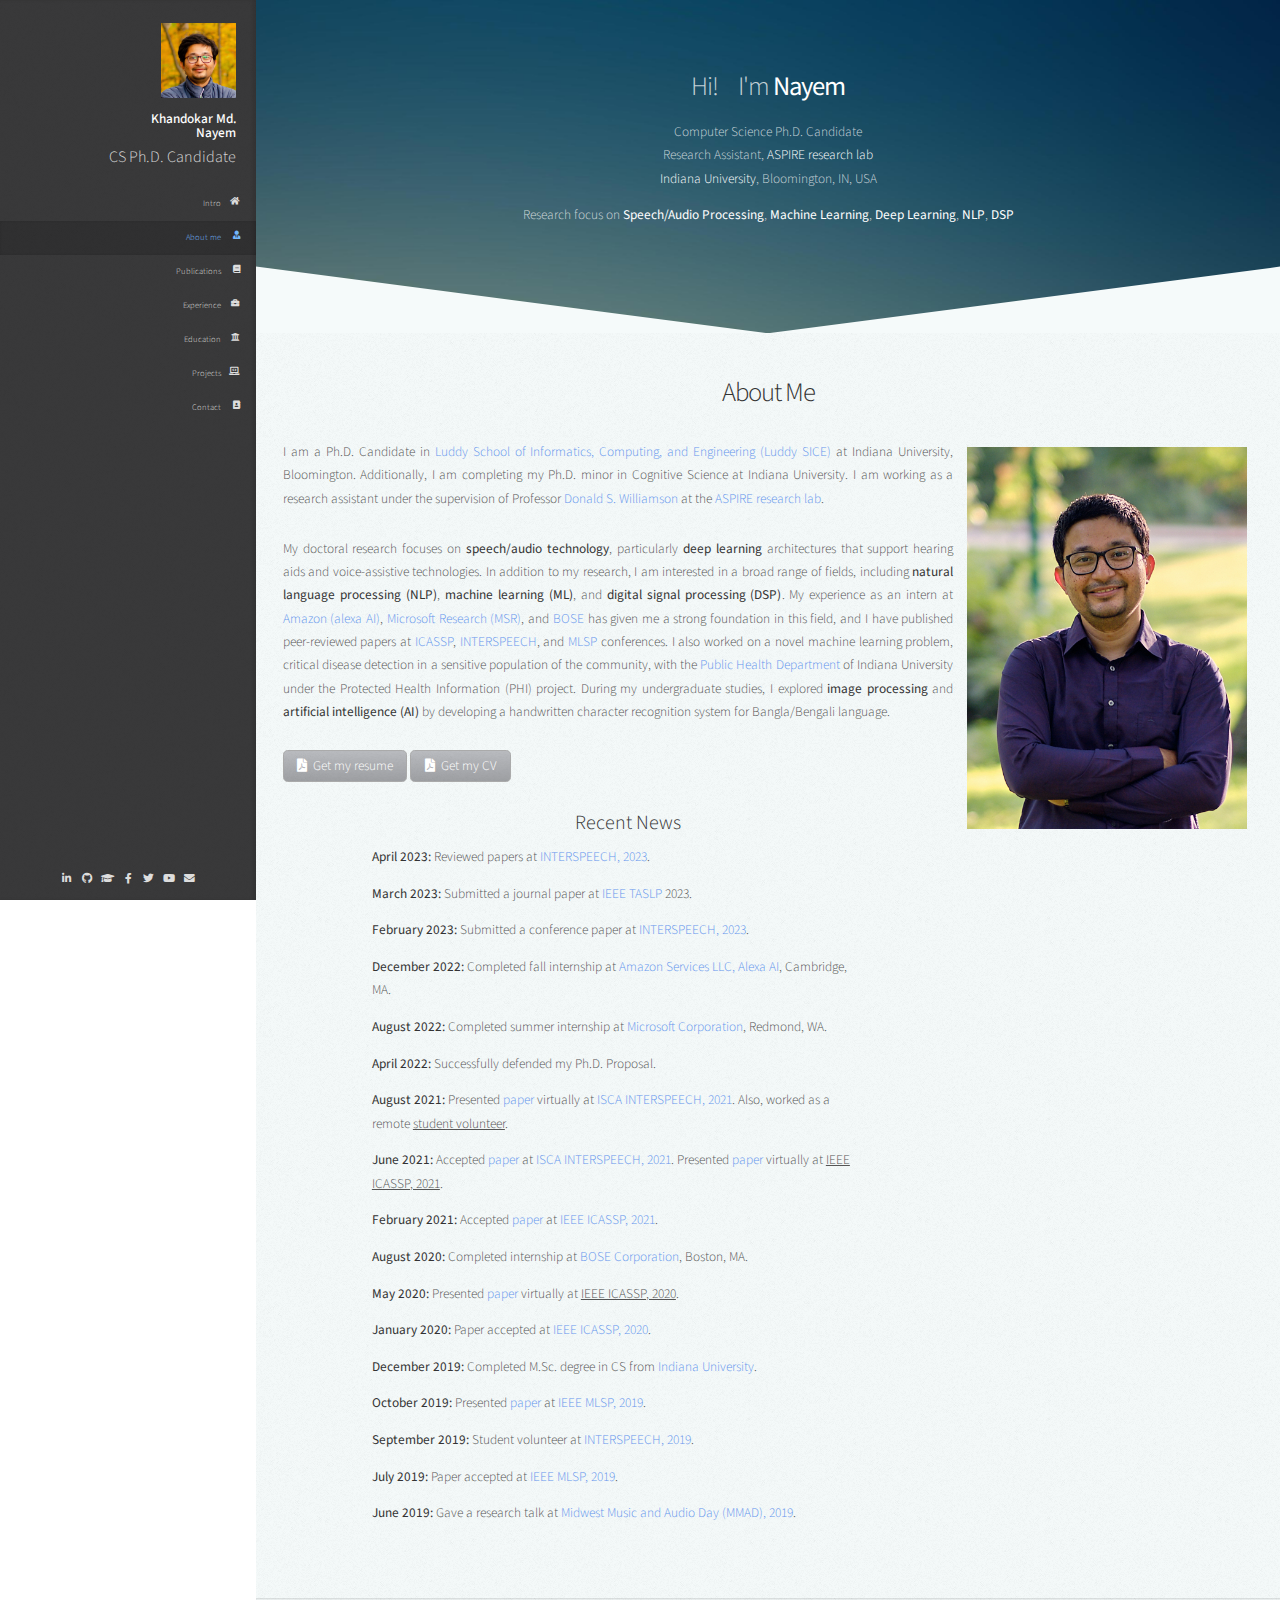
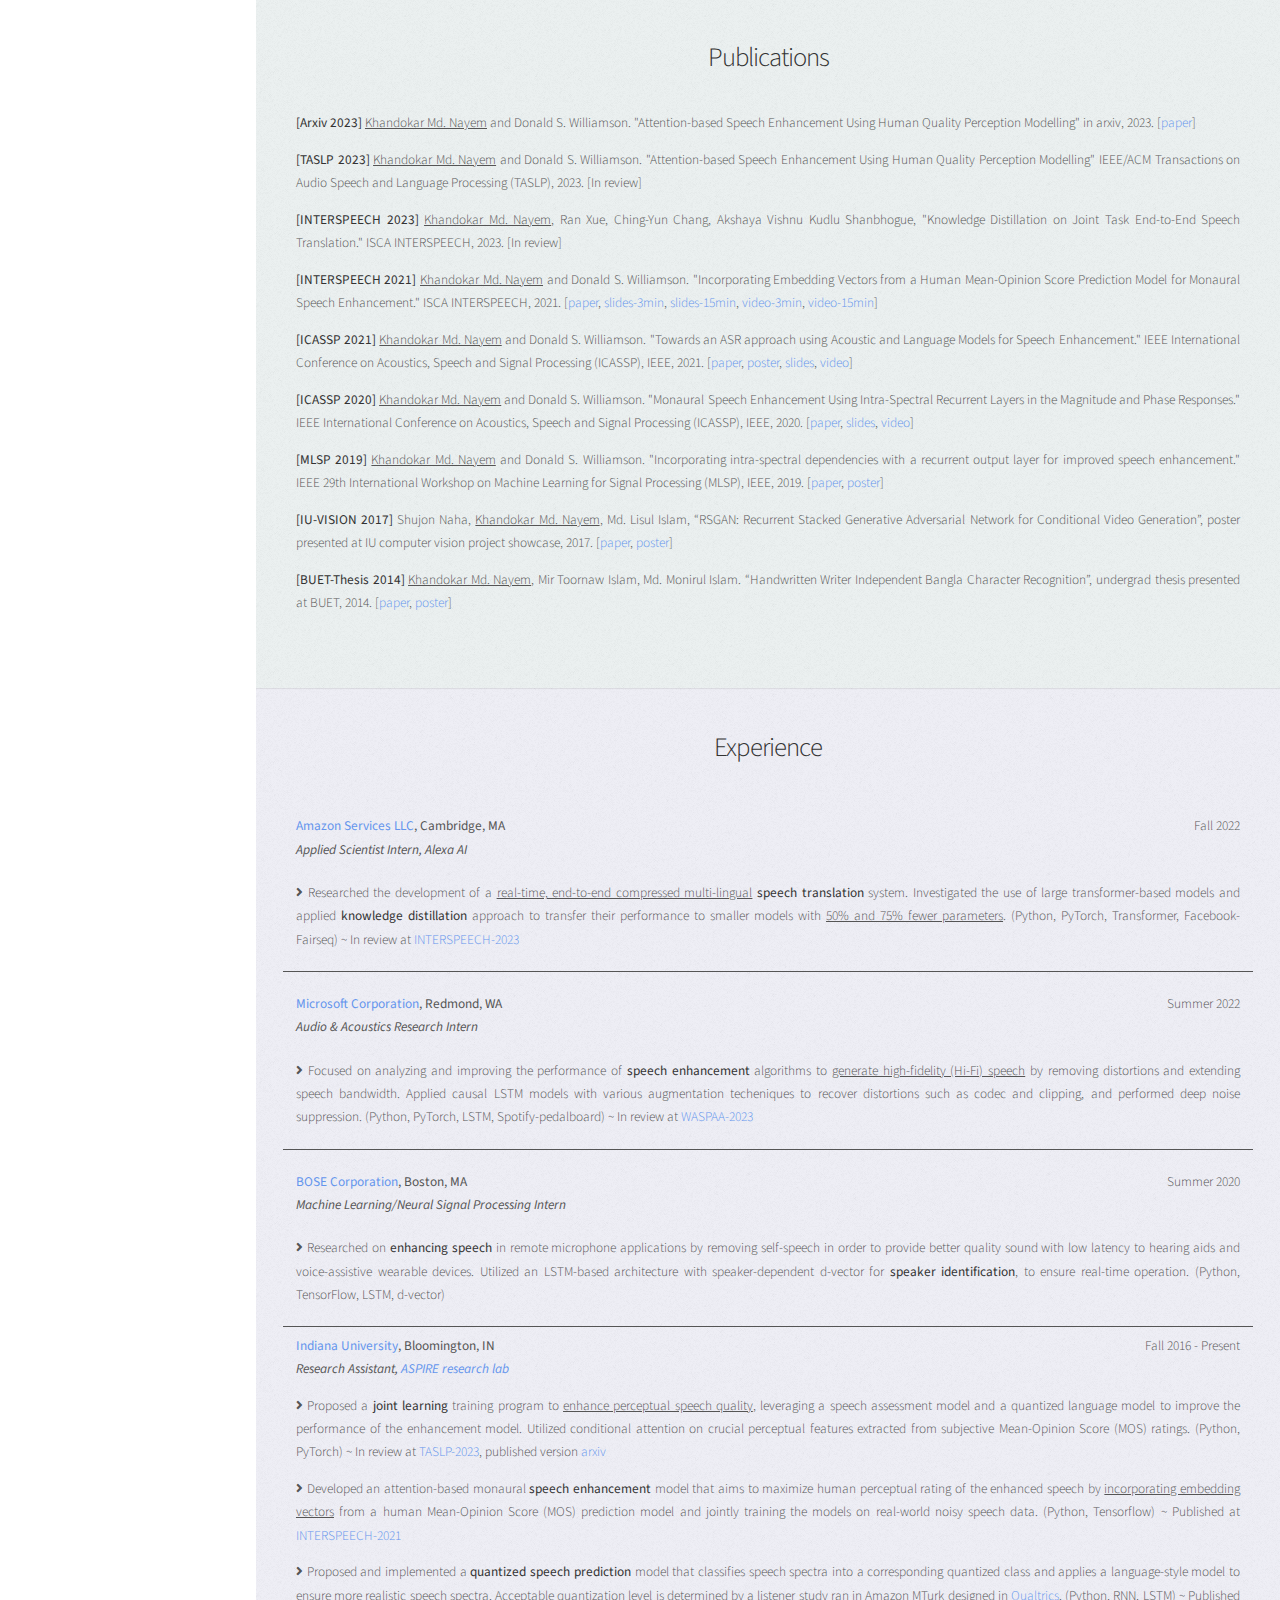
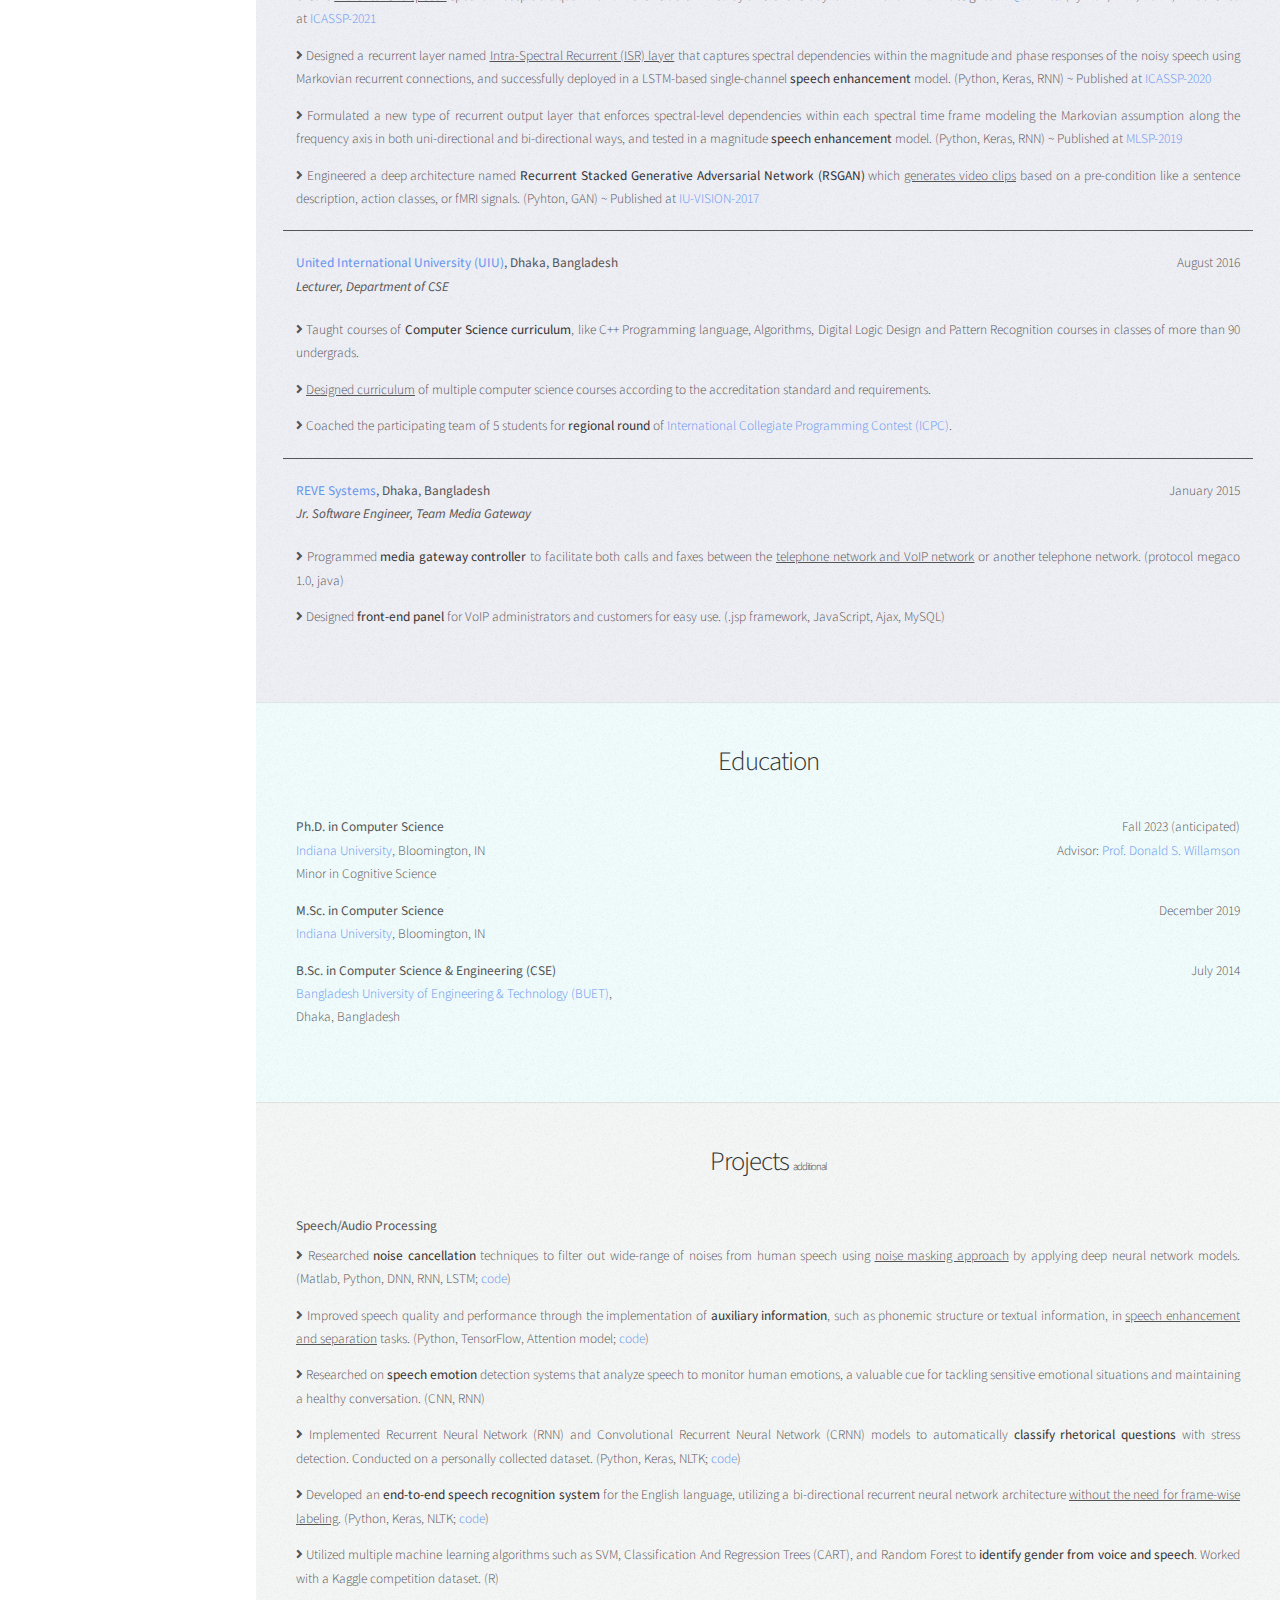
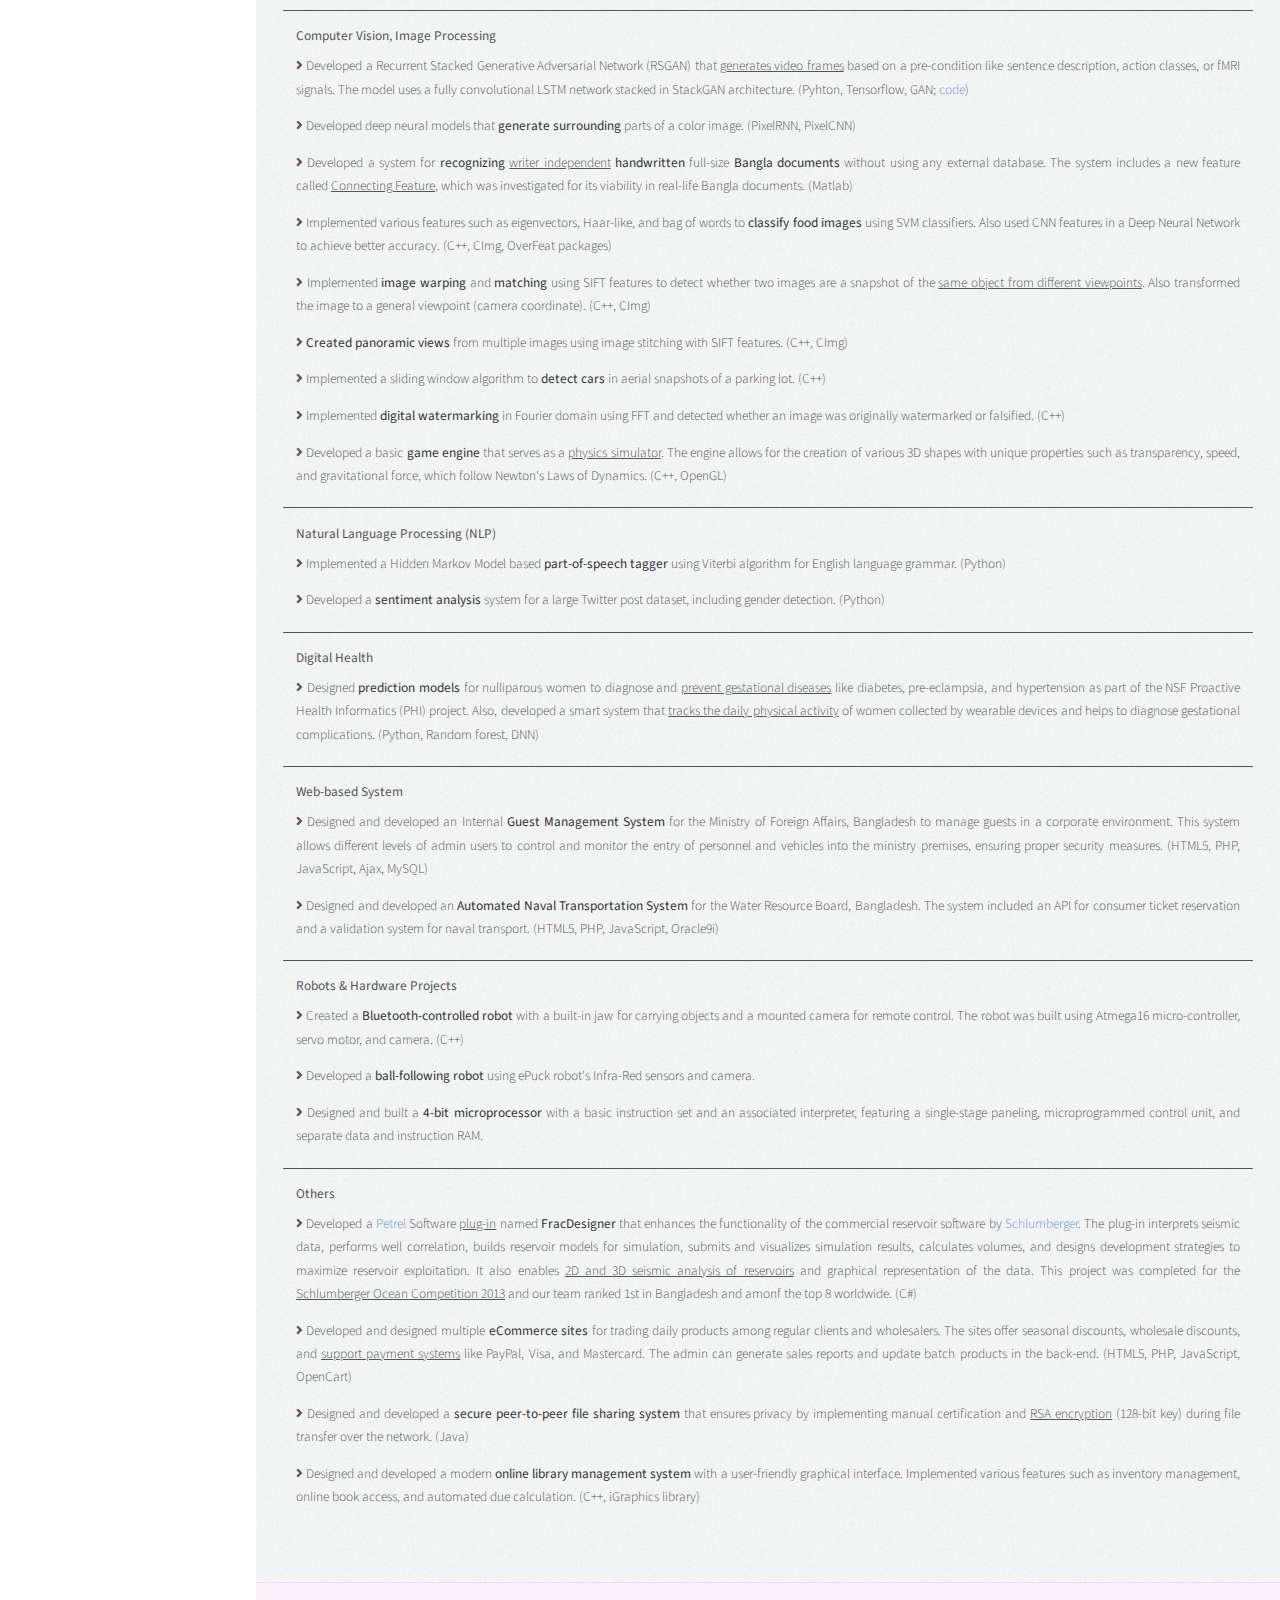
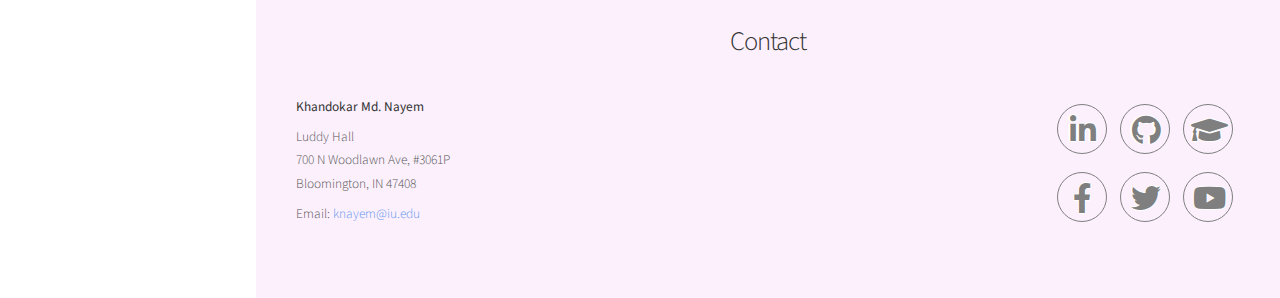
==== commit 143df2a4: "link update" ====
--- a/index.html
+++ b/index.html
@@ -188,7 +188,7 @@
 										<td><strong>February 2021:</strong> Accepted <a href="resource/publication/NayemWilliamson.ICASSP2021.pdf" target="_blank">paper</a> at <a href="https://2021.ieeeicassp.org/" target="_blank">IEEE ICASSP, 2021</a>.</td>
 									</tr>
 									<tr>
-										<td><strong>August 2020:</strong> Completed internship at <a href="https://www.bose.com/en_us/index.html" target="_blank">BOSE Corporation</a>, Framingham, MA.</td>
+										<td><strong>August 2020:</strong> Completed internship at <a href="https://www.bose.com/en_us/index.html" target="_blank">BOSE Corporation</a>, Boston, MA.</td>
 									</tr>
 									<tr>
 										<td><strong>May 2020:</strong> Presented <a href="https://youtu.be/hoIpbbFatNI" target="_blank">paper</a> virtually at <u style="text-decoration: underline solid">IEEE ICASSP, 2020</u>.</td>
@@ -209,7 +209,7 @@
 										<td><strong>July 2019:</strong> Paper accepted at <a href="https://signalprocessingsociety.org/blog/mlsp-2019-2019-ieee-international-workshop-machine-learning-signal-processing" target="_blank">IEEE MLSP, 2019</a>.</td>
 									</tr>
 									<tr>
-										<td><strong>June 2019:</strong> Gave a research talk at <a href="https://sites.google.com/iu.edu/mmad2019" target="_blank">Midwest Music and Audio Day (MMAD)</a>, 2019.</td>
+										<td><strong>June 2019:</strong> Gave a research talk at <a href="https://sites.google.com/iu.edu/mmad2019" target="_blank">Midwest Music and Audio Day (MMAD), 2019</a>.</td>
 									</tr>
 									</tbody>
 								</table>
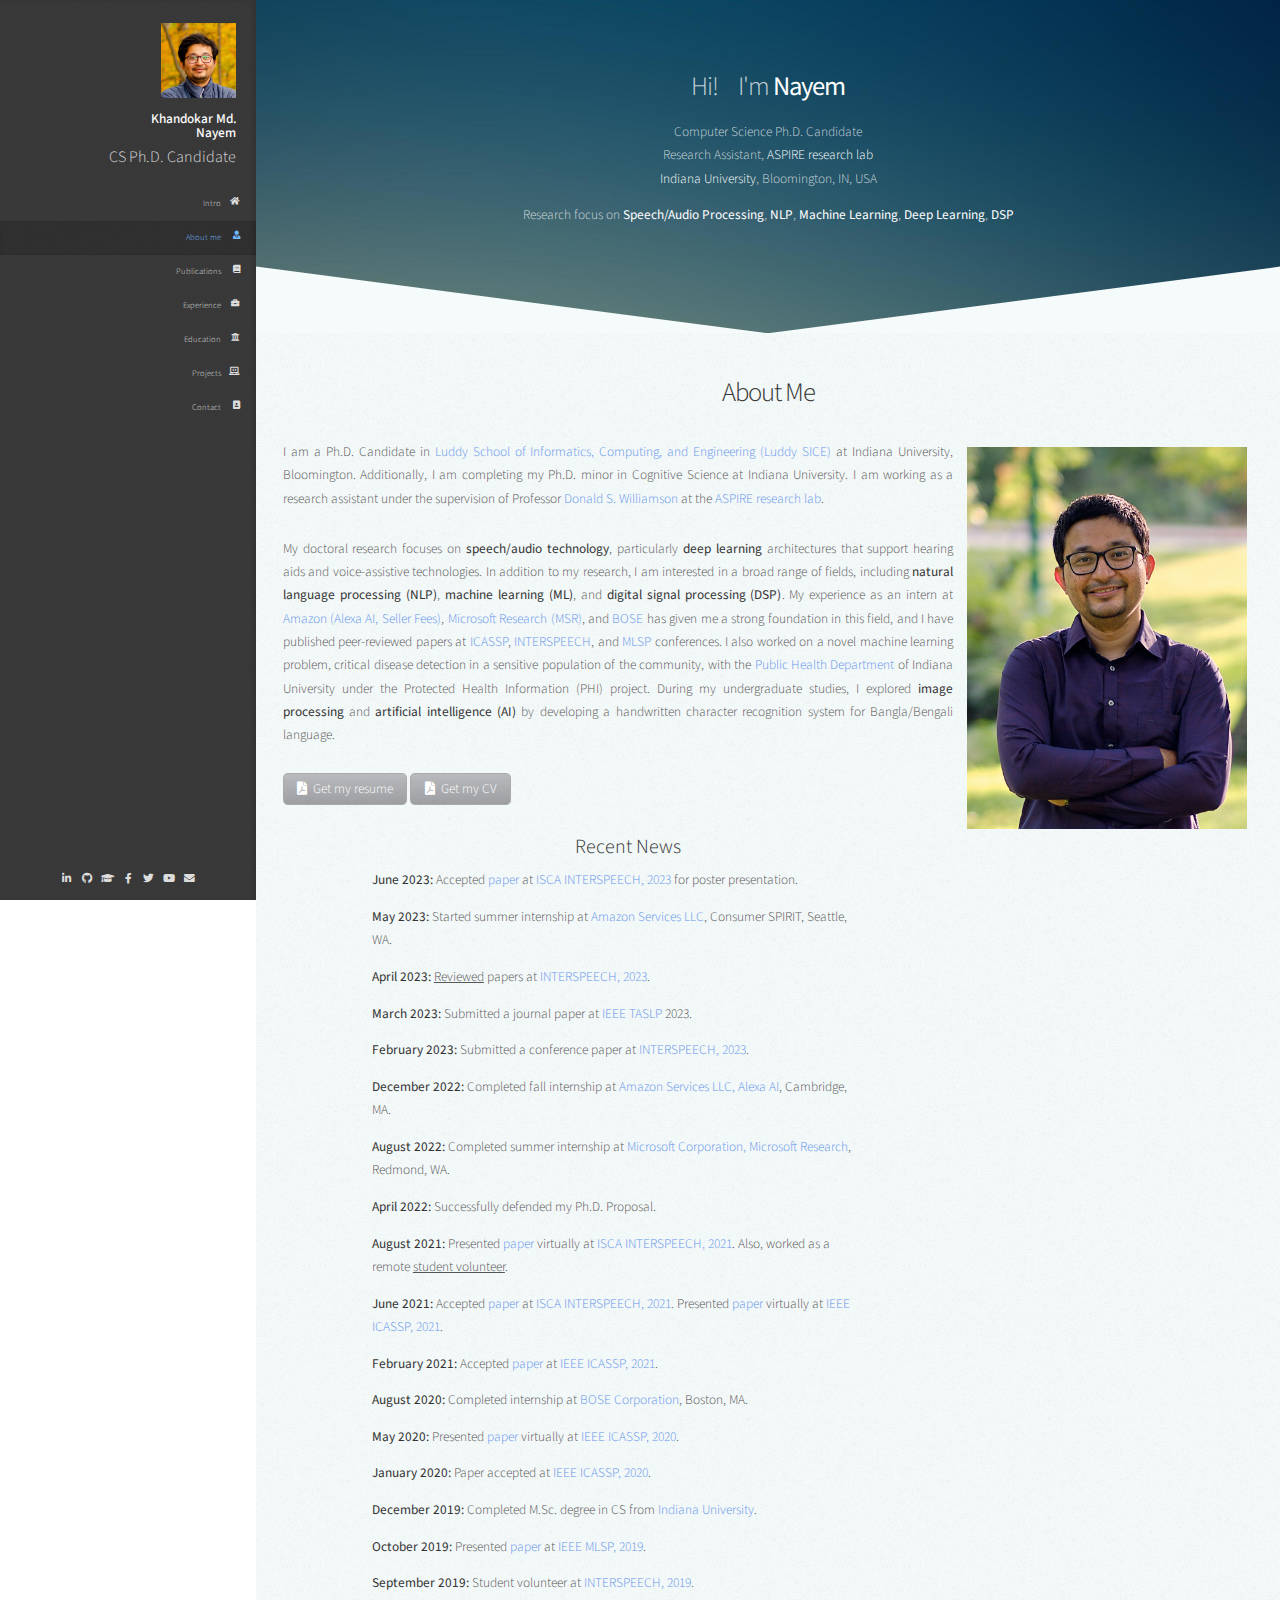
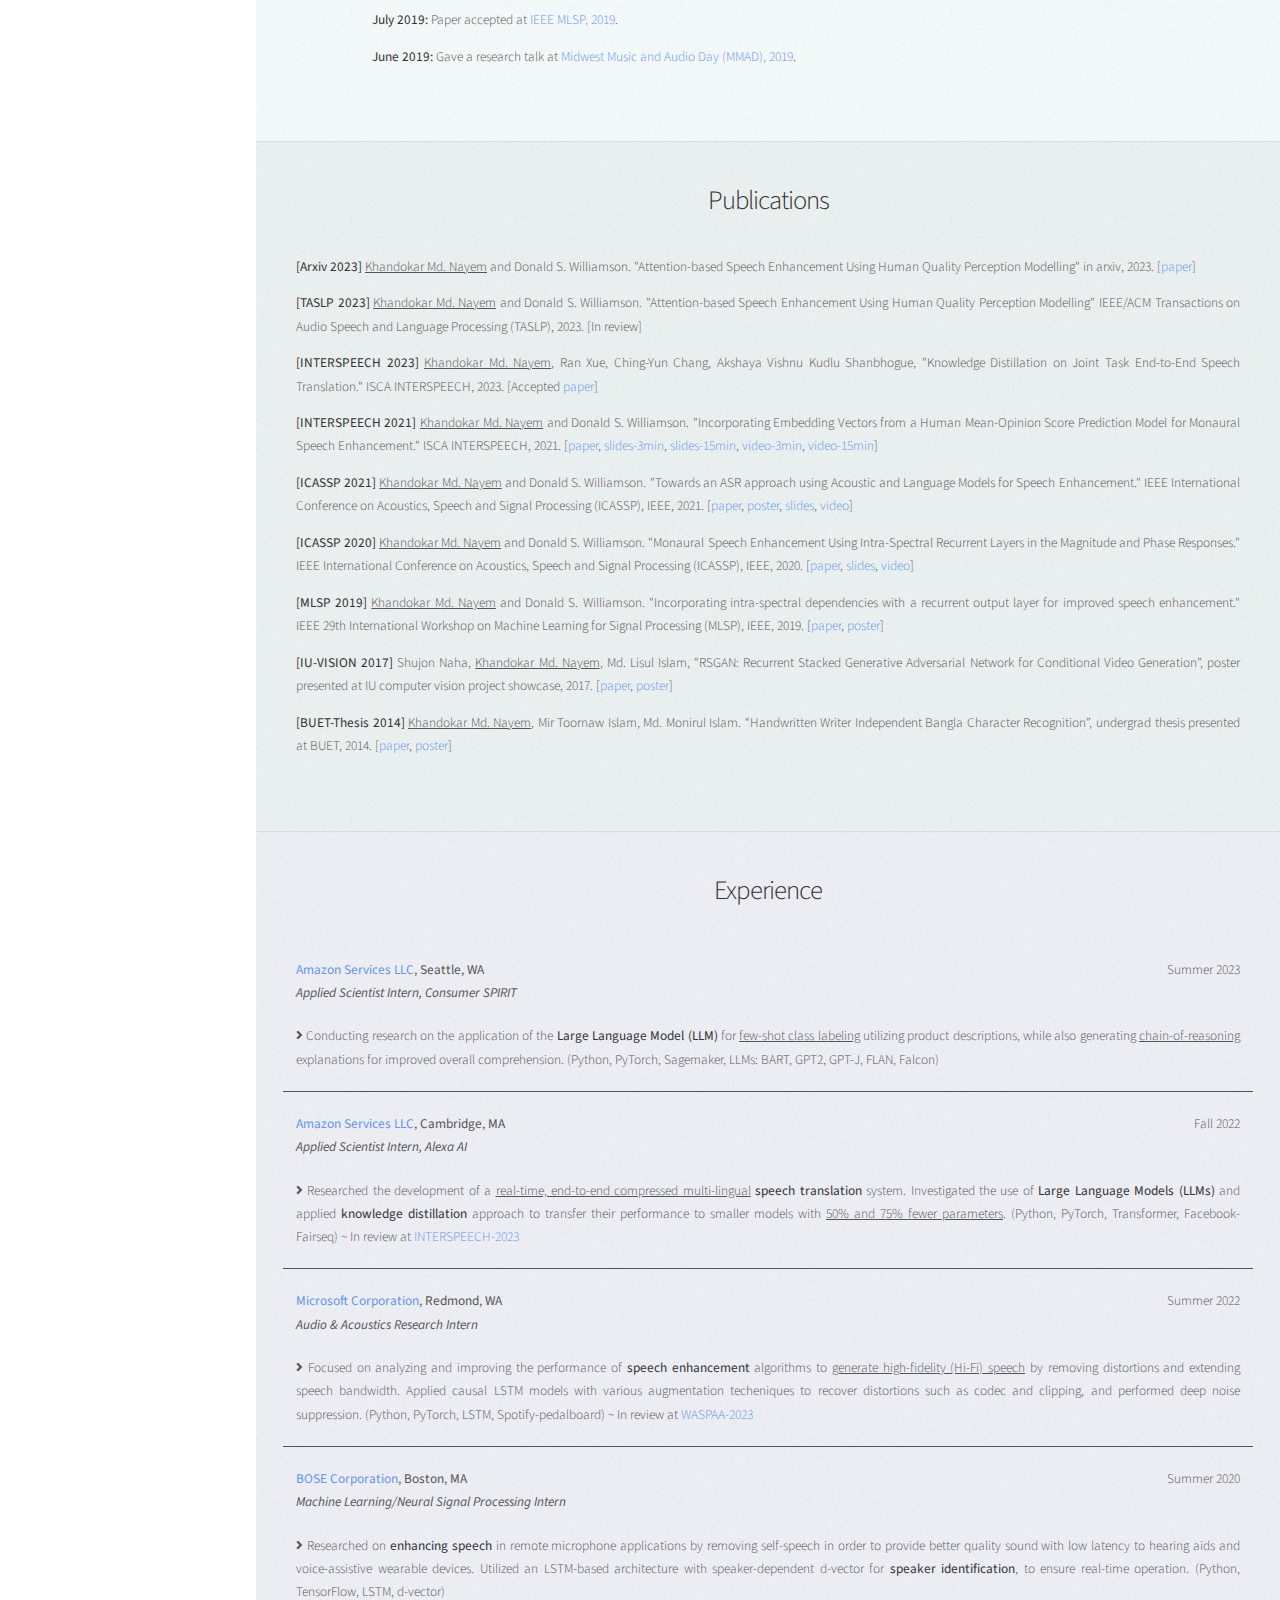
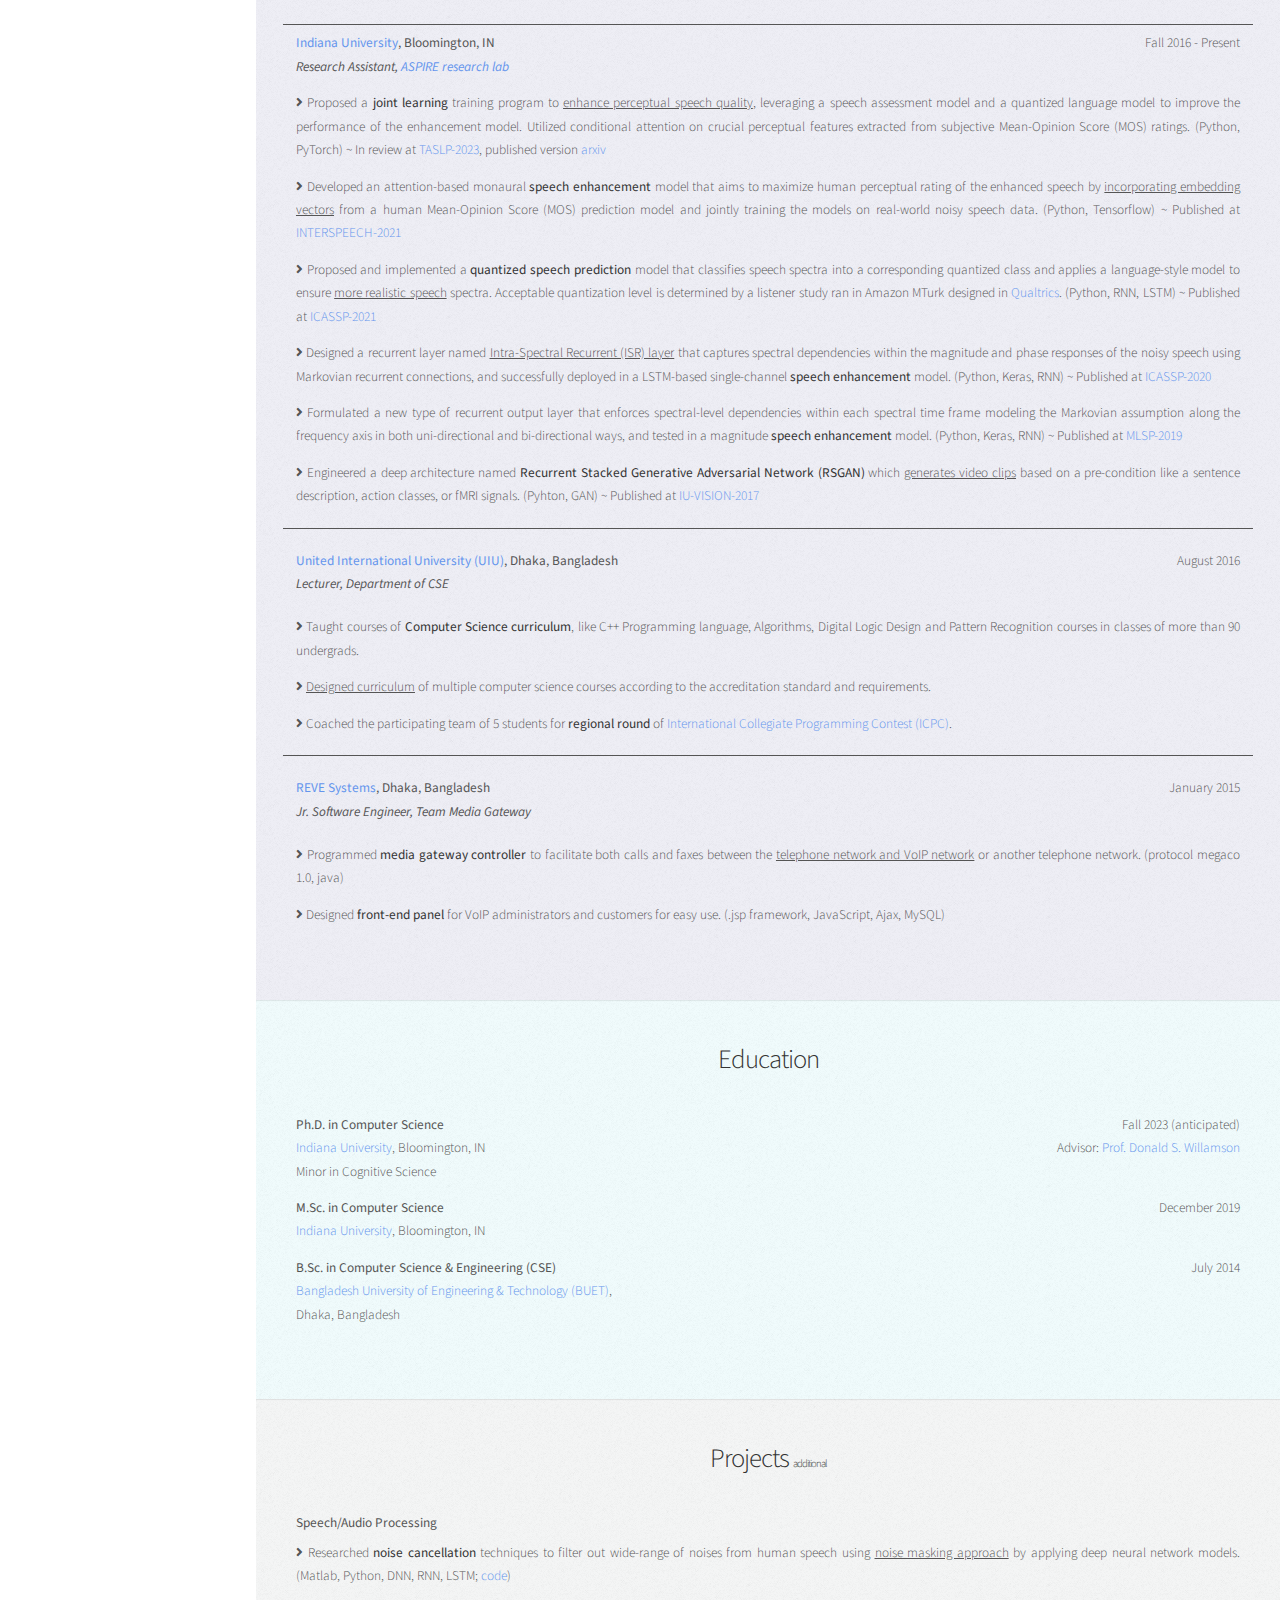
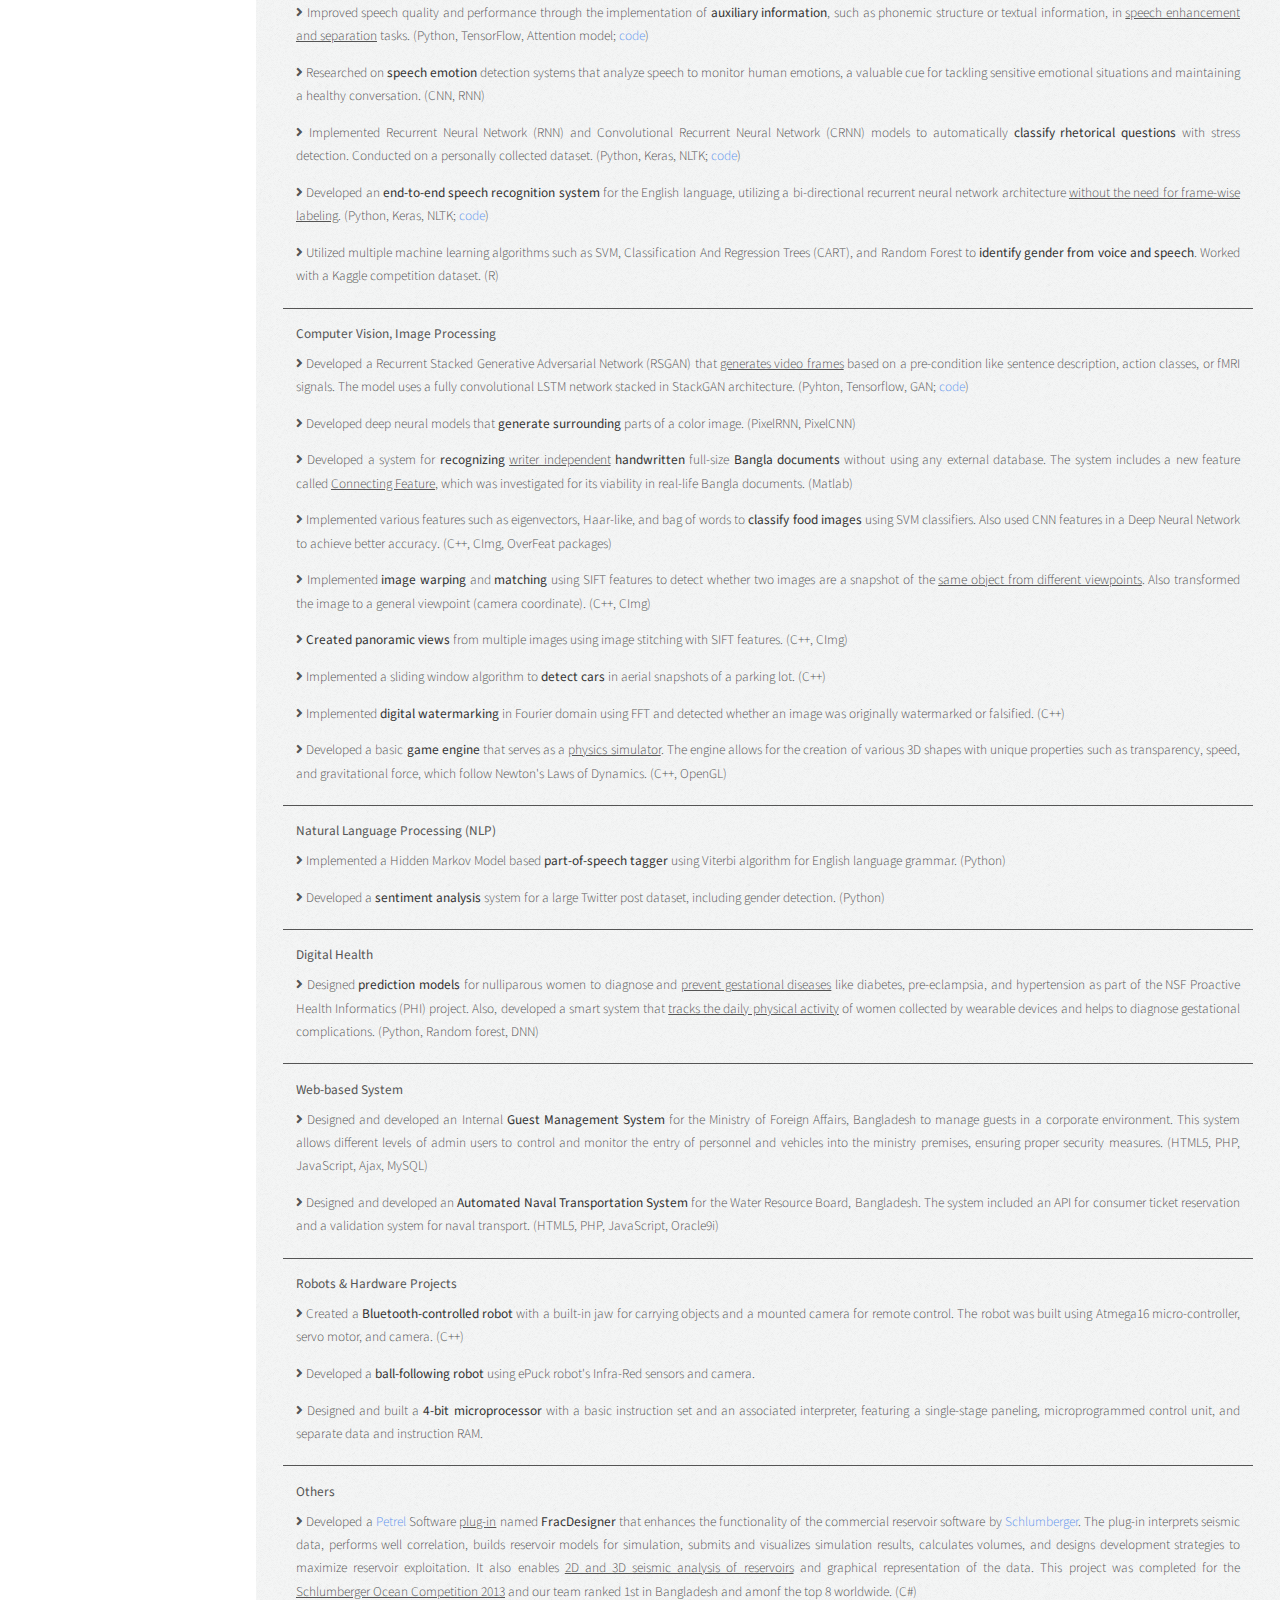
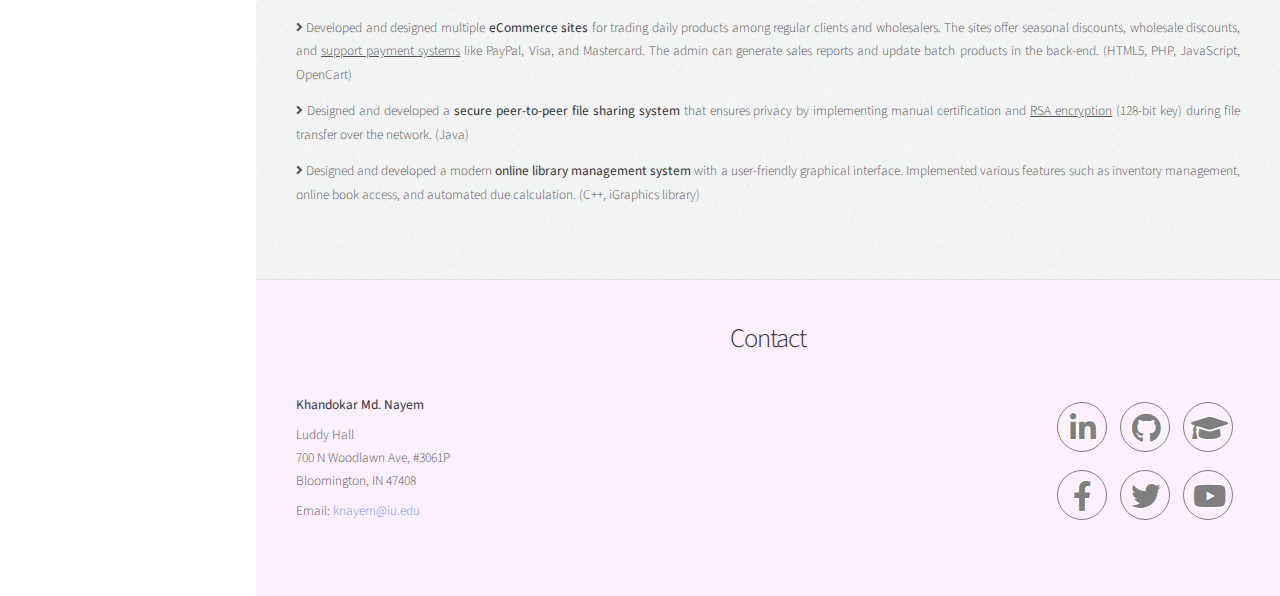
==== commit 589e93a2: "updated resume" ====
--- a/index.html
+++ b/index.html
@@ -96,8 +96,8 @@
 										<td style="text-align: center; padding: 0em"><a href="https://www.indiana.edu" target="_blank">Indiana University</a>, Bloomington, IN, USA</td>
 									</tr>
 									<tr>
-										<td style="text-align: center; padding: 1em">Research focus on <strong>Speech/Audio Processing</strong>, <strong>Machine Learning</strong>,
-											<strong>Deep Learning</strong>, <strong>NLP</strong>, <strong>DSP</strong></td>
+										<td style="text-align: center; padding: 1em">Research focus on <strong>Speech/Audio Processing</strong>, <strong>NLP</strong>, <strong>Machine Learning</strong>,
+											<strong>Deep Learning</strong>, <strong>DSP</strong></td>
 									</tr>
 								</table>
 <!--								<p>Computer Science Ph.D. student<br/>-->
@@ -140,7 +140,7 @@
 								<a href="https://engineering.osu.edu/people/williamson.413" target="_blank">Donald S. Williamson</a> at the
 								<a href="https://the-aspire-group.github.io/index.html" target="_blank">ASPIRE research lab</a>.</p>
 
-							<p style="text-align: justify">My doctoral research focuses on <strong>speech/audio technology</strong>, particularly <strong>deep learning</strong> architectures that support hearing aids and voice-assistive technologies. In addition to my research, I am interested in a broad range of fields, including <strong>natural language processing (NLP)</strong>, <strong>machine learning (ML)</strong>, and <strong>digital signal processing (DSP)</strong>. My experience as an intern at <a href="https://www.amazon.science/tag/nlu" target="_blank">Amazon (alexa AI)</a>, <a href="https://www.microsoft.com/en-us/research/group/audio-and-acoustics-research-group/" target="_blank">Microsoft Research (MSR)</a>, and <a href="https://www.bose.com/en_us/index.html" target="_blank">BOSE</a> has given me a strong foundation in this field, and I have published peer-reviewed papers at <a href="https://ieeexplore.ieee.org/xpl/conhome/1000002/all-proceedings" target="_blank">ICASSP</a>, <a href="https://www.isca-speech.org/iscaweb/index.php/conferences/interspeech" target="_blank">INTERSPEECH</a>, and <a href="https://signalprocessingsociety.org/tags/mlsp" target="_blank">MLSP</a> conferences. I also worked on a novel machine learning problem, critical disease detection in a sensitive population of the community, with the
+							<p style="text-align: justify">My doctoral research focuses on <strong>speech/audio technology</strong>, particularly <strong>deep learning</strong> architectures that support hearing aids and voice-assistive technologies. In addition to my research, I am interested in a broad range of fields, including <strong>natural language processing (NLP)</strong>, <strong>machine learning (ML)</strong>, and <strong>digital signal processing (DSP)</strong>. My experience as an intern at <a href="https://www.amazon.science/tag/nlu" target="_blank">Amazon (Alexa AI, Seller Fees)</a>, <a href="https://www.microsoft.com/en-us/research/group/audio-and-acoustics-research-group/" target="_blank">Microsoft Research (MSR)</a>, and <a href="https://www.bose.com/en_us/index.html" target="_blank">BOSE</a> has given me a strong foundation in this field, and I have published peer-reviewed papers at <a href="https://ieeexplore.ieee.org/xpl/conhome/1000002/all-proceedings" target="_blank">ICASSP</a>, <a href="https://www.isca-speech.org/iscaweb/index.php/conferences/interspeech" target="_blank">INTERSPEECH</a>, and <a href="https://signalprocessingsociety.org/tags/mlsp" target="_blank">MLSP</a> conferences. I also worked on a novel machine learning problem, critical disease detection in a sensitive population of the community, with the
 								<a href="https://publichealth.indiana.edu/" target="_blank">Public Health Department</a> of Indiana University under the Protected Health Information (PHI) project. During my undergraduate studies, I explored <strong>image processing</strong> and <strong>artificial intelligence (AI)</strong> by developing a handwritten character recognition system for Bangla/Bengali language.</p>
 
 							<p style="text-align: left">
@@ -157,11 +157,14 @@
 								<table>
 									<caption><h3>Recent News</h3></caption>
 									<tbody>
-									<!-- <tr>
-										<td><strong>May 2023:</strong> Will start summer internship at <a href="https://www.amazon.science/" target="_blank">Amazon Services LLC</a>, Consumer SPIRIT, Seattle, WA.<td>
-									</tr> -->
-									<tr>
-										<td><strong>April 2023:</strong> Reviewed papers at <a href="https://www.interspeech2023.org/" target="_blank">INTERSPEECH, 2023</a>.<td>
+									<tr>
+										<td><strong>June 2023:</strong> Accepted <a href="resource/publication/NayemAmazon.InterSpeech2023.pdf" target="_blank">paper</a> at <a href="https://www.interspeech2023.org/" target="_blank">ISCA INTERSPEECH, 2023</a> for poster presentation.<td>
+									</tr>
+									<tr>
+										<td><strong>May 2023:</strong> Started summer internship at <a href="https://www.amazon.science/" target="_blank">Amazon Services LLC</a>, Consumer SPIRIT, Seattle, WA.<td>
+									</tr>
+									<tr>
+										<td><strong>April 2023:</strong> <u style="text-decoration: underline solid">Reviewed</u> papers at <a href="https://www.interspeech2023.org/" target="_blank">INTERSPEECH, 2023</a>.<td>
 									</tr>
 									<tr>
 										<td><strong>March 2023:</strong> Submitted a journal paper at <a href="https://signalprocessingsociety.org/publications-resources/ieeeacm-transactions-audio-speech-and-language-processing" target="_blank">IEEE TASLP</a> 2023.<td>
@@ -173,7 +176,7 @@
 										<td><strong>December 2022:</strong> Completed fall internship at <a href="https://www.amazon.science/tag/nlu" target="_blank">Amazon Services LLC, Alexa AI</a>, Cambridge, MA.<td>
 									</tr>
 									<tr>
-										<td><strong>August 2022:</strong> Completed summer internship at <a href="https://www.microsoft.com/en-us/research/group/audio-and-acoustics-research-group/" target="_blank">Microsoft Corporation</a>, Redmond, WA.<td>
+										<td><strong>August 2022:</strong> Completed summer internship at <a href="https://www.microsoft.com/en-us/research/group/audio-and-acoustics-research-group/" target="_blank">Microsoft Corporation, Microsoft Research</a>, Redmond, WA.<td>
 									</tr>
 									<tr>
 										<td><strong>April 2022:</strong> Successfully defended my Ph.D. Proposal.</td>
@@ -182,7 +185,7 @@
 										<td><strong>August 2021:</strong> Presented <a href="resource/publication/NayemWilliamson.InterSpeech2021.pdf" target="_blank">paper</a> virtually at <a href="https://www.interspeech2021.org/" target="_blank">ISCA INTERSPEECH, 2021</a>. Also, worked as a remote <u style="text-decoration: underline solid">student volunteer</u>.</td>
 									</tr>
 									<tr>
-										<td><strong>June 2021:</strong> Accepted <a href="resource/publication/NayemWilliamson.InterSpeech2021.pdf" target="_blank">paper</a> at <a href="https://www.interspeech2021.org/" target="_blank">ISCA INTERSPEECH, 2021</a>. Presented <a href="https://youtu.be/BxQ1Ml5WzM8" target="_blank">paper</a> virtually at <u style="text-decoration: underline solid">IEEE ICASSP, 2021</u>.</td>
+										<td><strong>June 2021:</strong> Accepted <a href="resource/publication/NayemWilliamson.InterSpeech2021.pdf" target="_blank">paper</a> at <a href="https://www.interspeech2021.org/" target="_blank">ISCA INTERSPEECH, 2021</a>. Presented <a href="https://youtu.be/BxQ1Ml5WzM8" target="_blank">paper</a> virtually at <a href="https://2021.ieeeicassp.org/" target="_blank">IEEE ICASSP, 2021</a>.</td>
 									</tr>
 									<tr>
 										<td><strong>February 2021:</strong> Accepted <a href="resource/publication/NayemWilliamson.ICASSP2021.pdf" target="_blank">paper</a> at <a href="https://2021.ieeeicassp.org/" target="_blank">IEEE ICASSP, 2021</a>.</td>
@@ -191,7 +194,7 @@
 										<td><strong>August 2020:</strong> Completed internship at <a href="https://www.bose.com/en_us/index.html" target="_blank">BOSE Corporation</a>, Boston, MA.</td>
 									</tr>
 									<tr>
-										<td><strong>May 2020:</strong> Presented <a href="https://youtu.be/hoIpbbFatNI" target="_blank">paper</a> virtually at <u style="text-decoration: underline solid">IEEE ICASSP, 2020</u>.</td>
+										<td><strong>May 2020:</strong> Presented <a href="https://youtu.be/hoIpbbFatNI" target="_blank">paper</a> virtually at <a href="https://2020.ieeeicassp.org/" target="_blank">IEEE ICASSP, 2020</a>.</td>
 									</tr>
 									<tr>
 										<td><strong>January 2020:</strong> Paper accepted at <a href="https://2020.ieeeicassp.org/" target="_blank">IEEE ICASSP, 2020</a>.</td>
@@ -236,7 +239,7 @@
 								<td style="text-align: justify"><strong>[TASLP 2023]</strong> <u style="text-decoration: underline soild">Khandokar Md. Nayem</u> and Donald S. Williamson. "Attention-based Speech Enhancement Using Human Quality Perception Modelling" IEEE/ACM Transactions on Audio Speech and Language Processing (TASLP), 2023. [In review]</td>
 							</tr>
 							<tr>
-								<td style="text-align: justify"><strong>[INTERSPEECH 2023]</strong> <u style="text-decoration: underline solid">Khandokar Md. Nayem</u>, Ran Xue, Ching-Yun Chang, Akshaya Vishnu Kudlu Shanbhogue, "Knowledge Distillation on Joint Task End-to-End Speech Translation." ISCA INTERSPEECH, 2023. [In review]</td>
+								<td style="text-align: justify"><strong>[INTERSPEECH 2023]</strong> <u style="text-decoration: underline solid">Khandokar Md. Nayem</u>, Ran Xue, Ching-Yun Chang, Akshaya Vishnu Kudlu Shanbhogue, "Knowledge Distillation on Joint Task End-to-End Speech Translation." ISCA INTERSPEECH, 2023. [Accepted <a href="resource/publication/NayemAmazon.InterSpeech2023.pdf" target="_blank">paper</a>]</td>
 							</tr>
 							<tr>
 								<td style="text-align: justify"><strong>[INTERSPEECH 2021]</strong> <u style="text-decoration: underline solid">Khandokar Md. Nayem</u> and Donald S. Williamson. "Incorporating Embedding Vectors from a Human Mean-Opinion Score Prediction Model for Monaural Speech Enhancement." ISCA INTERSPEECH, 2021. [<a href="https://www.isca-speech.org/archive/pdfs/interspeech_2021/nayem21_interspeech.pdf" target="_blank">paper</a>, <a href="resource/presentation/nayem_InterSpeech2021_3min.pdf" target="_blank">slides-3min</a>, <a href="resource/presentation/nayem_InterSpeech2021_15min.pdf" target="_blank">slides-15min</a>, <a href="https://youtu.be/tba-8Ed4kps" target="_blank">video-3min</a>, <a href="https://youtu.be/CNuJNcIhbys" target="_blank">video-15min</a>]</td>
@@ -269,7 +272,7 @@
 						</header>
 
 						<table>
-							<!-- <thead>
+							<thead>
 							<tr>
 								<td style="padding: 1.5em 1em 1em 1em;"><a href="https://www.amazon.science/tag/nlu" target="_blank">Amazon Services LLC</a>, Seattle, WA<br>
 									<u style="font-style: italic; text-decoration: none;">Applied Scientist Intern, Consumer SPIRIT</u>
@@ -279,10 +282,11 @@
 							</thead>
 							<tbody>
 							<tr>
-								<td class="icon solid fa-angle-right" style="text-align: justify" colspan="2"> Will conduct research on <u style="text-decoration: underline solid">unstructured data</u> collection techniques with the aim of developing an efficient product listing <strong>classification system</strong> to accurately estimate vendor fees.</td>
-							</tr>
-							<tr><td style="text-align: justify; border-bottom: 1px solid;" colspan="2"></td></tr>
-							</tbody> -->
+								<td class="icon solid fa-angle-right" style="text-align: justify" colspan="2"> Conducting research on the application of the <strong>Large Language Model (LLM)</strong> for <u style="text-decoration: underline solid">few-shot class labeling</u> utilizing product descriptions, while also generating <u style="text-decoration: underline solid">chain-of-reasoning</u> explanations for improved overall comprehension. (Python, PyTorch, Sagemaker, LLMs: BART, GPT2, GPT-J, FLAN, Falcon)</td>
+									<!-- Will conduct research on <u style="text-decoration: underline solid">unstructured data</u> collection techniques with the aim of developing an efficient product listing <strong>classification system</strong> to accurately estimate vendor fees. -->
+							</tr>
+							<tr><td style="text-align: justify; border-bottom: 1px solid;" colspan="2"></td></tr>
+							</tbody>
 
 
 							<thead>
@@ -295,7 +299,7 @@
 							</thead>
 							<tbody>
 							<tr>
-								<td class="icon solid fa-angle-right" style="text-align: justify" colspan="2"> Researched the development of a <u style="text-decoration: underline solid">real-time, end-to-end compressed multi-lingual</u> <strong>speech translation</strong> system. Investigated the use of large transformer-based models and applied <strong>knowledge distillation</strong> approach to transfer their performance to smaller models with <u style="text-decoration: underline solid">50% and 75% fewer parameters</u>. (Python, PyTorch, Transformer, Facebook-Fairseq) ~ In review at <a
+								<td class="icon solid fa-angle-right" style="text-align: justify" colspan="2"> Researched the development of a <u style="text-decoration: underline solid">real-time, end-to-end compressed multi-lingual</u> <strong>speech translation</strong> system. Investigated the use of <strong>Large Language Models (LLMs)</strong> and applied <strong>knowledge distillation</strong> approach to transfer their performance to smaller models with <u style="text-decoration: underline solid">50% and 75% fewer parameters</u>. (Python, PyTorch, Transformer, Facebook-Fairseq) ~ In review at <a
 											href="https://www.interspeech2023.org/" target="_blank">INTERSPEECH-2023</a></td>
 							</tr>
 							<tr><td style="text-align: justify; border-bottom: 1px solid;" colspan="2"></td></tr>
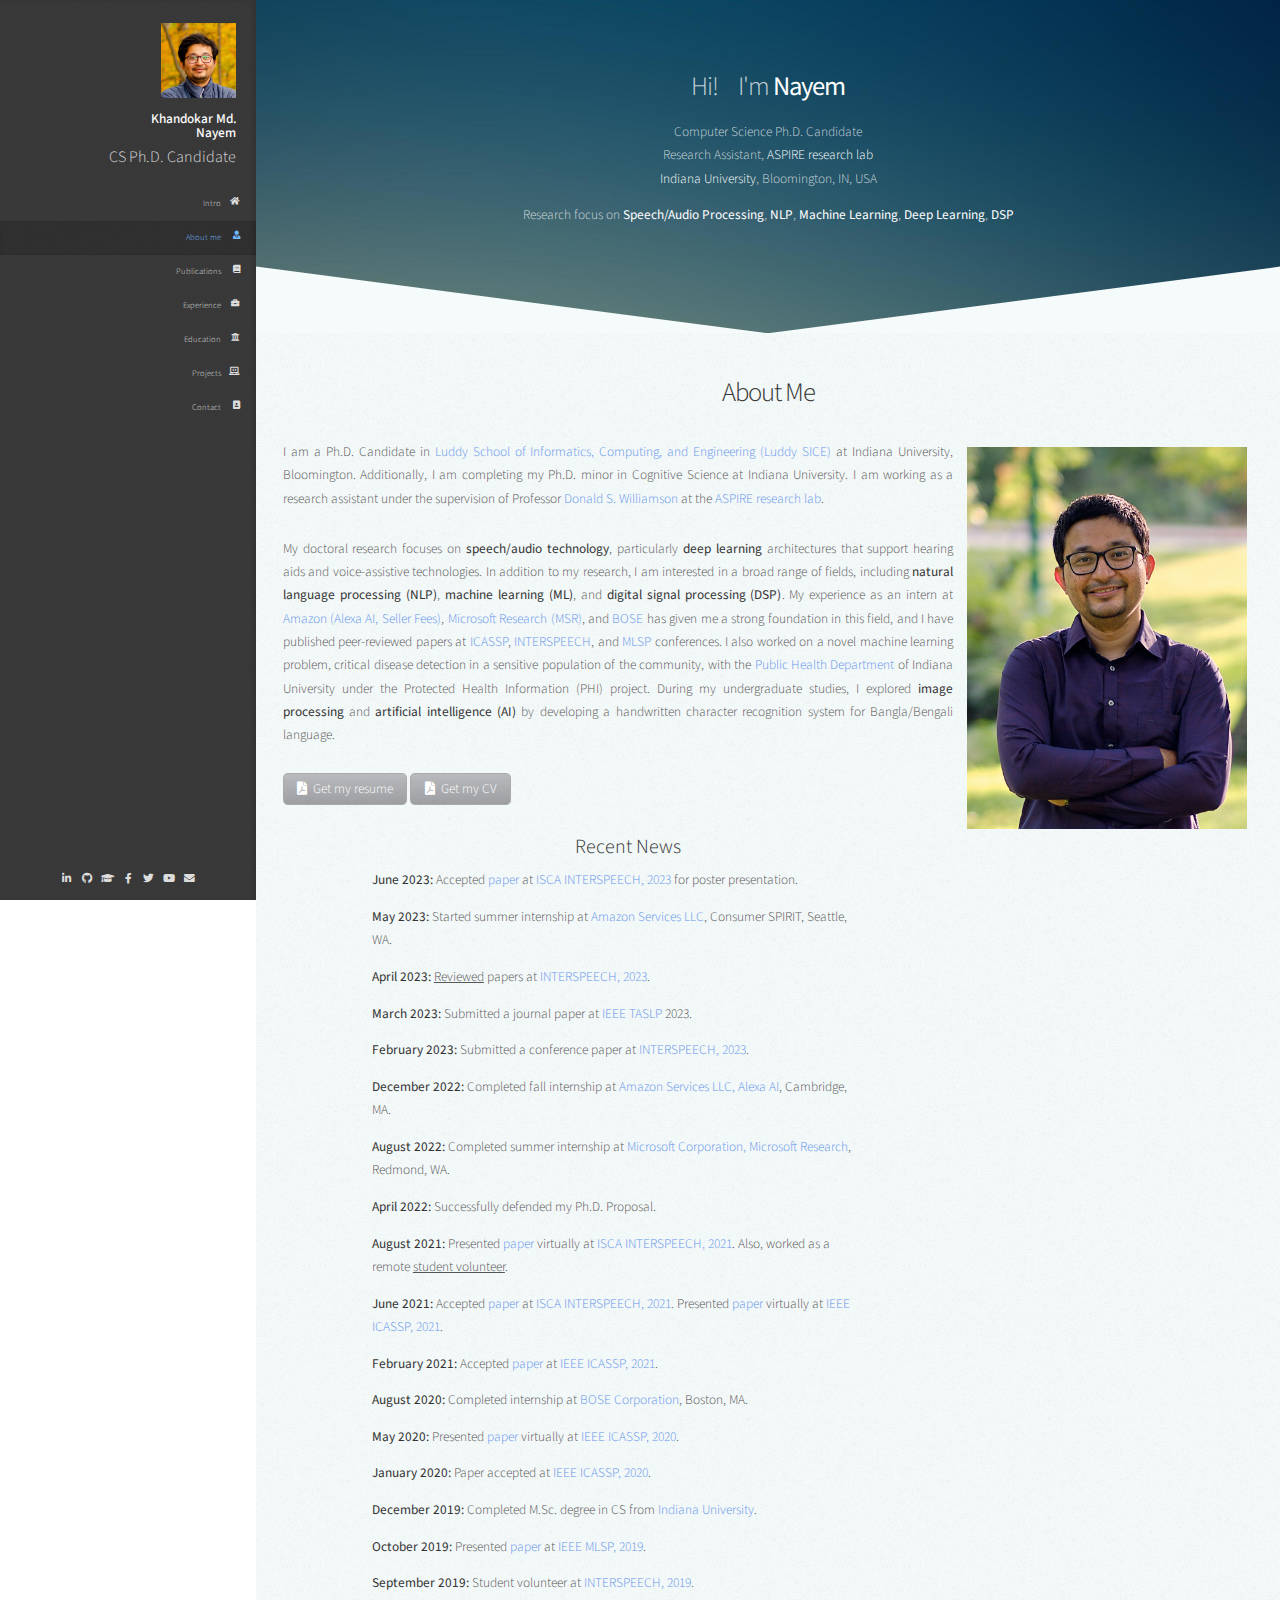
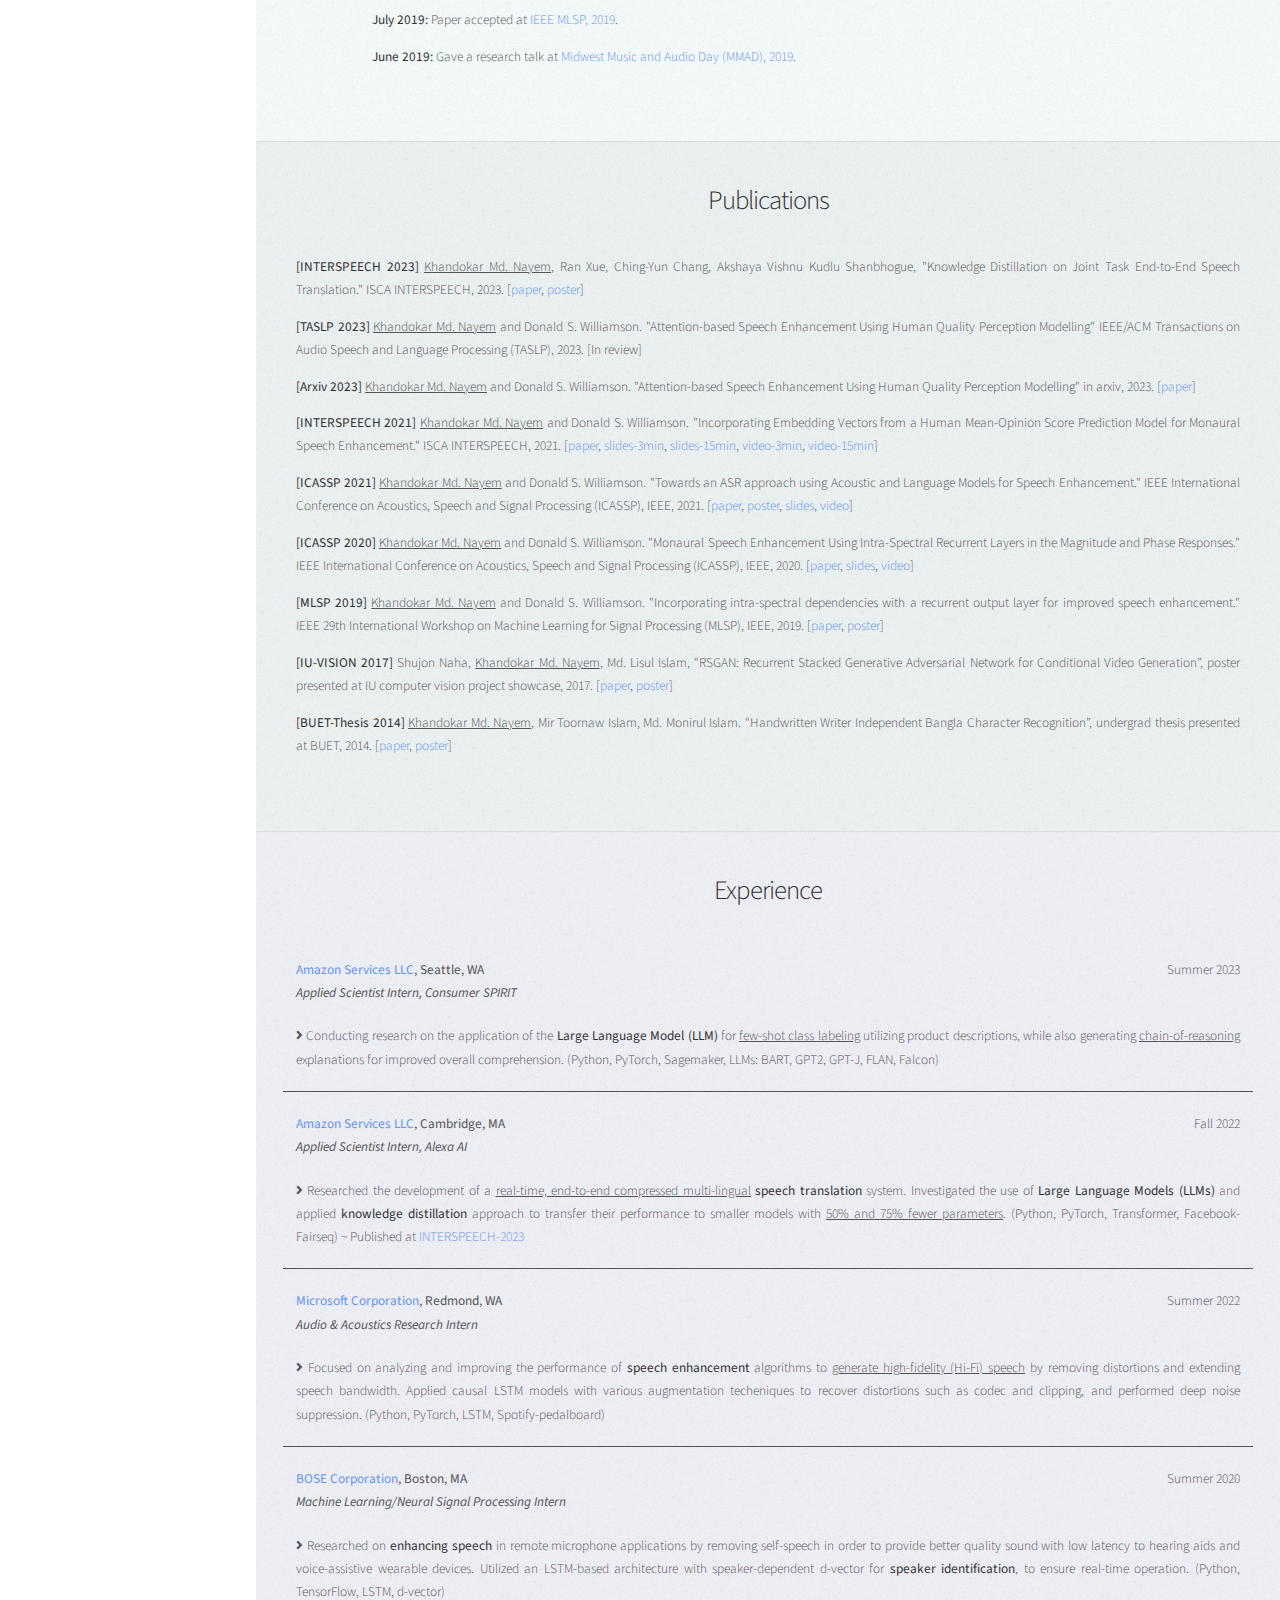
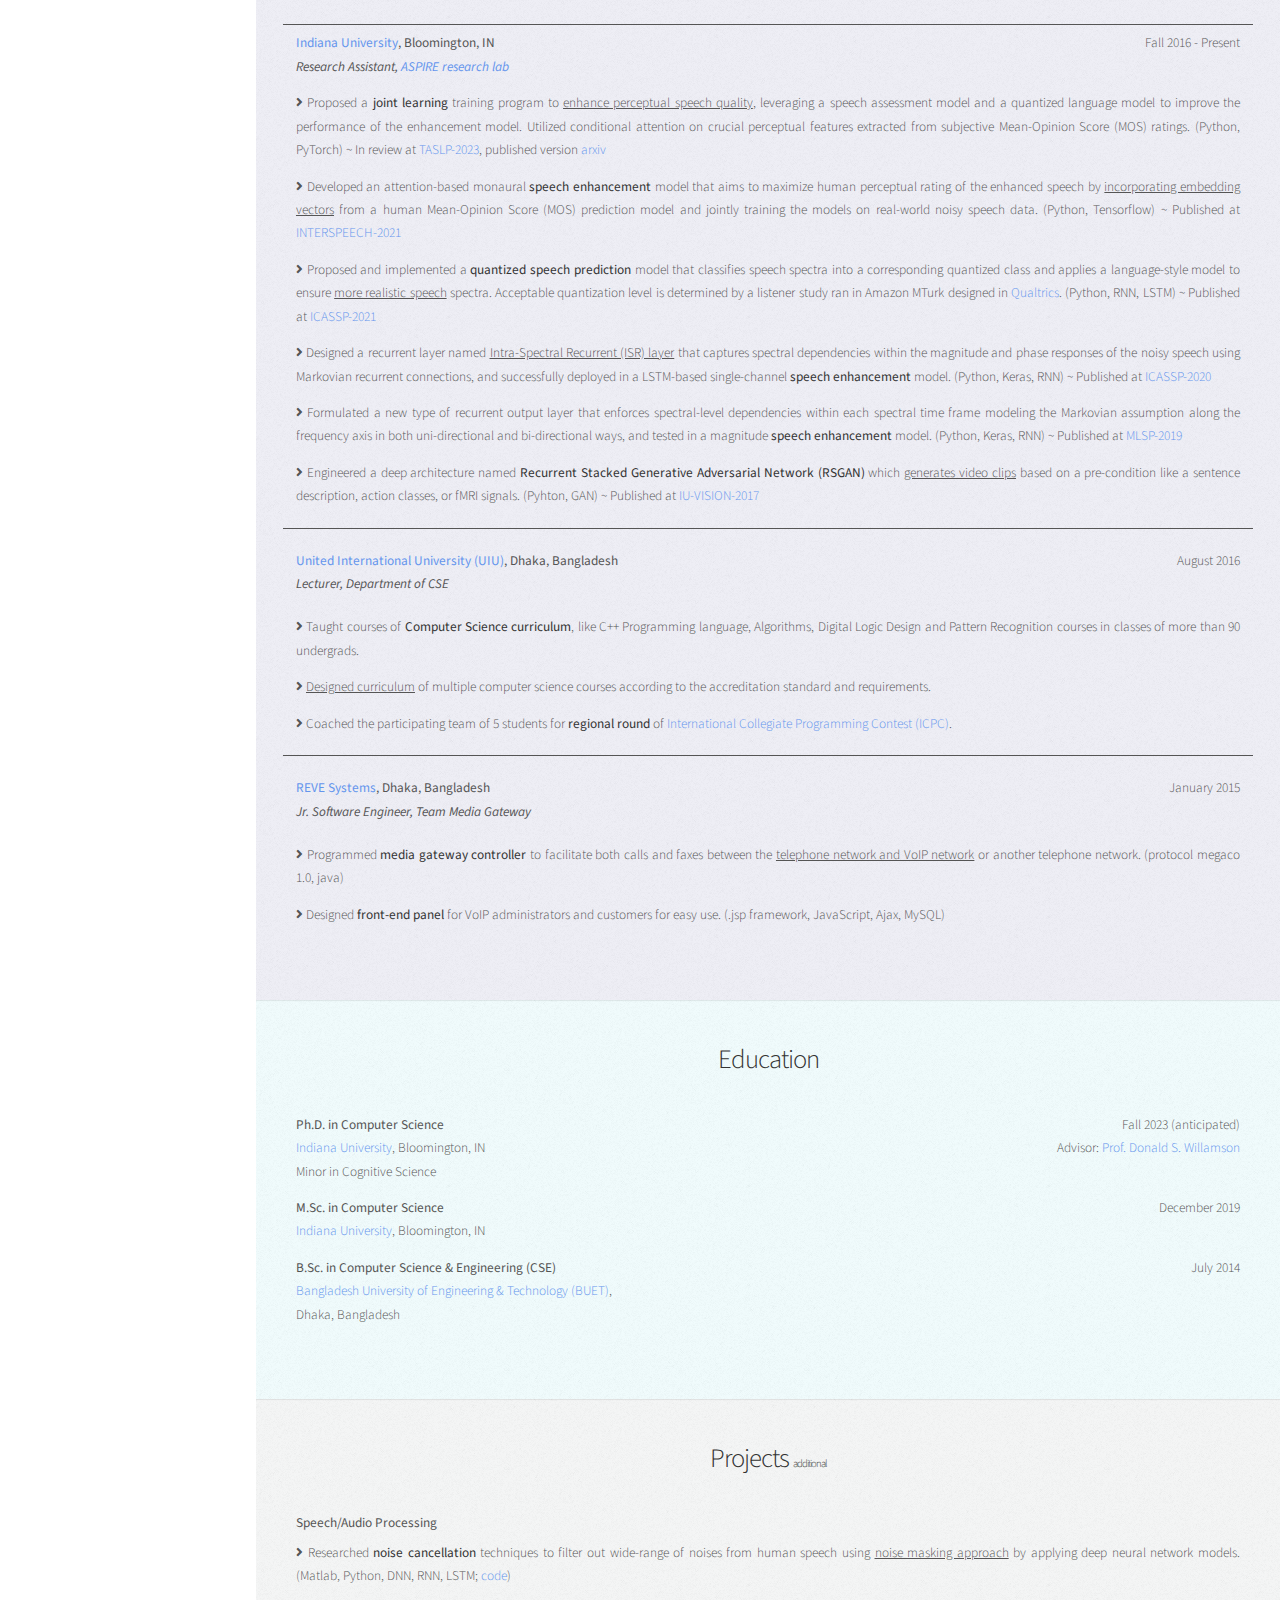
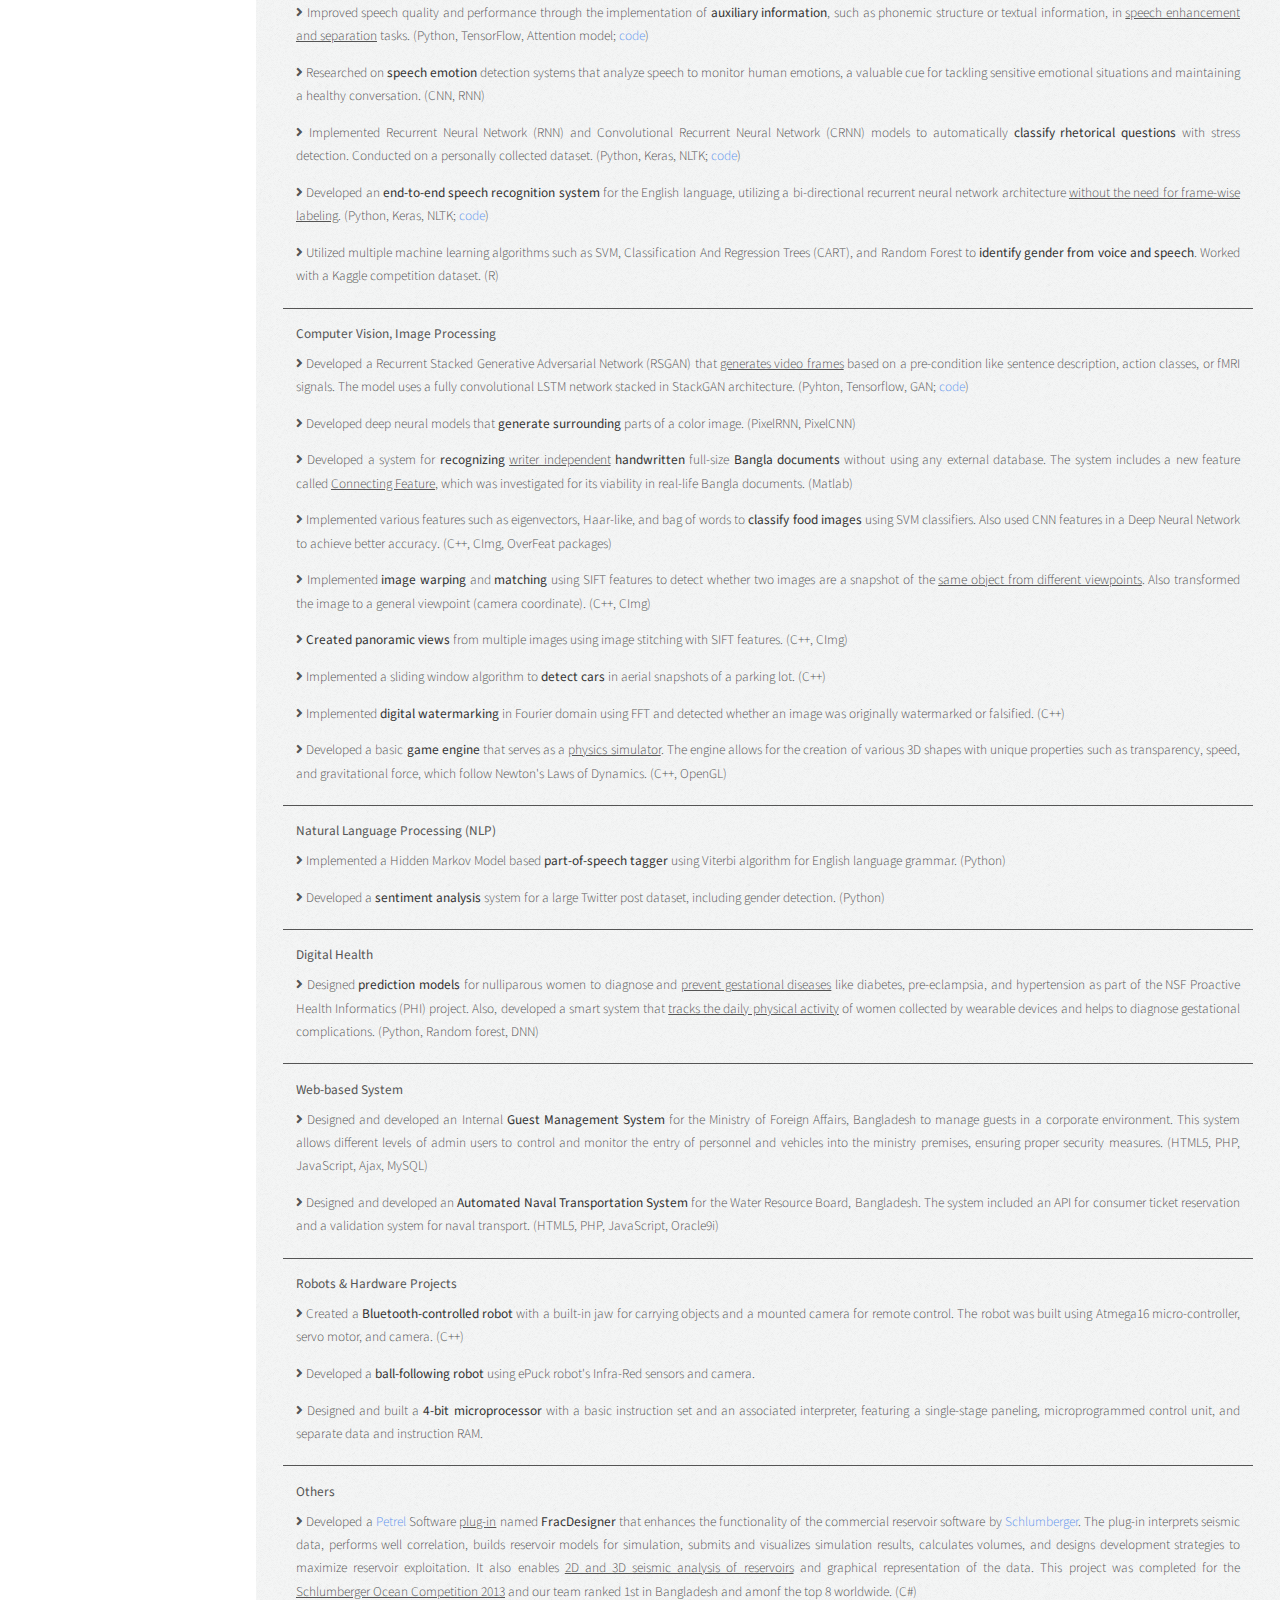
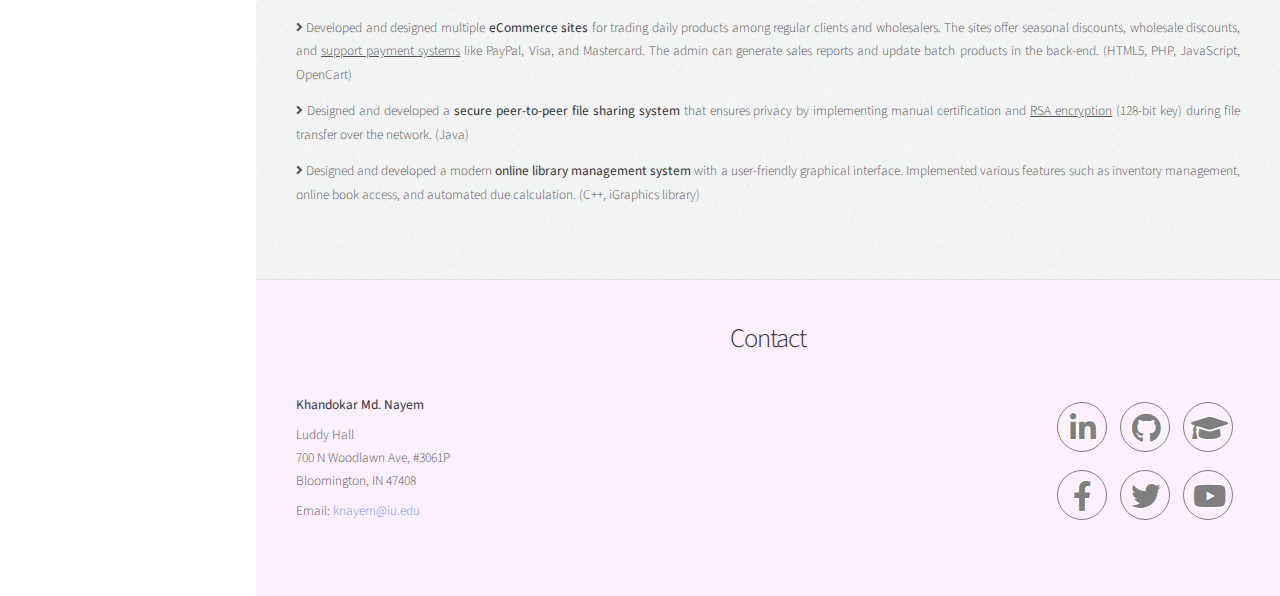
==== commit 2fdad19e: "update resume, cv, website" ====
--- a/index.html
+++ b/index.html
@@ -233,16 +233,16 @@
 
 						<table>
 							<tr>
-								<td style="text-align: justify"><strong>[Arxiv 2023]</strong> <u style="text-decoration: underline solid">Khandokar Md. Nayem</u> and Donald S. Williamson. "Attention-based Speech Enhancement Using Human Quality Perception Modelling" in arxiv, 2023. [<a href="https://arxiv.org/pdf/2303.13685.pdf" target="_blank">paper</a>]</td>
+								<td style="text-align: justify"><strong>[INTERSPEECH 2023]</strong> <u style="text-decoration: underline solid">Khandokar Md. Nayem</u>, Ran Xue, Ching-Yun Chang, Akshaya Vishnu Kudlu Shanbhogue, "Knowledge Distillation on Joint Task End-to-End Speech Translation." ISCA INTERSPEECH, 2023. [<a href="https://www.isca-speech.org/archive/interspeech_2023/nayem23_interspeech.html" target="_blank">paper</a>, <a href="resource/poster/nayem_INTERSPEECH2023.pdf" target="_blank">poster</a>]</td>
 							</tr>
 							<tr>
 								<td style="text-align: justify"><strong>[TASLP 2023]</strong> <u style="text-decoration: underline soild">Khandokar Md. Nayem</u> and Donald S. Williamson. "Attention-based Speech Enhancement Using Human Quality Perception Modelling" IEEE/ACM Transactions on Audio Speech and Language Processing (TASLP), 2023. [In review]</td>
 							</tr>
 							<tr>
-								<td style="text-align: justify"><strong>[INTERSPEECH 2023]</strong> <u style="text-decoration: underline solid">Khandokar Md. Nayem</u>, Ran Xue, Ching-Yun Chang, Akshaya Vishnu Kudlu Shanbhogue, "Knowledge Distillation on Joint Task End-to-End Speech Translation." ISCA INTERSPEECH, 2023. [Accepted <a href="resource/publication/NayemAmazon.InterSpeech2023.pdf" target="_blank">paper</a>]</td>
-							</tr>
-							<tr>
-								<td style="text-align: justify"><strong>[INTERSPEECH 2021]</strong> <u style="text-decoration: underline solid">Khandokar Md. Nayem</u> and Donald S. Williamson. "Incorporating Embedding Vectors from a Human Mean-Opinion Score Prediction Model for Monaural Speech Enhancement." ISCA INTERSPEECH, 2021. [<a href="https://www.isca-speech.org/archive/pdfs/interspeech_2021/nayem21_interspeech.pdf" target="_blank">paper</a>, <a href="resource/presentation/nayem_InterSpeech2021_3min.pdf" target="_blank">slides-3min</a>, <a href="resource/presentation/nayem_InterSpeech2021_15min.pdf" target="_blank">slides-15min</a>, <a href="https://youtu.be/tba-8Ed4kps" target="_blank">video-3min</a>, <a href="https://youtu.be/CNuJNcIhbys" target="_blank">video-15min</a>]</td>
+								<td style="text-align: justify"><strong>[Arxiv 2023]</strong> <u style="text-decoration: underline solid">Khandokar Md. Nayem</u> and Donald S. Williamson. "Attention-based Speech Enhancement Using Human Quality Perception Modelling" in arxiv, 2023. [<a href="https://arxiv.org/abs/2303.13685" target="_blank">paper</a>]</td>
+							</tr>
+							<tr>
+								<td style="text-align: justify"><strong>[INTERSPEECH 2021]</strong> <u style="text-decoration: underline solid">Khandokar Md. Nayem</u> and Donald S. Williamson. "Incorporating Embedding Vectors from a Human Mean-Opinion Score Prediction Model for Monaural Speech Enhancement." ISCA INTERSPEECH, 2021. [<a href="https://www.isca-speech.org/archive/interspeech_2021/nayem21_interspeech.html" target="_blank">paper</a>, <a href="resource/presentation/nayem_InterSpeech2021_3min.pdf" target="_blank">slides-3min</a>, <a href="resource/presentation/nayem_InterSpeech2021_15min.pdf" target="_blank">slides-15min</a>, <a href="https://youtu.be/tba-8Ed4kps" target="_blank">video-3min</a>, <a href="https://youtu.be/CNuJNcIhbys" target="_blank">video-15min</a>]</td>
 							</tr>
 							<tr>
 								<td style="text-align: justify"><strong>[ICASSP 2021]</strong> <u style="text-decoration: underline solid">Khandokar Md. Nayem</u> and Donald S. Williamson. "Towards an ASR approach using Acoustic and Language Models for Speech Enhancement." IEEE International Conference on Acoustics, Speech and Signal Processing (ICASSP), IEEE, 2021. [<a href="https://doi.org/10.1109/ICASSP39728.2021.9414565" target="_blank">paper</a>, <a href="resource/poster/nayem_ICASSP2021.pdf" target="_blank">poster</a>, <a href="resource/presentation/nayem_ICASSP2021.pdf" target="_blank">slides</a>, <a href="https://youtu.be/BxQ1Ml5WzM8" target="_blank">video</a>]</td>
@@ -299,8 +299,8 @@
 							</thead>
 							<tbody>
 							<tr>
-								<td class="icon solid fa-angle-right" style="text-align: justify" colspan="2"> Researched the development of a <u style="text-decoration: underline solid">real-time, end-to-end compressed multi-lingual</u> <strong>speech translation</strong> system. Investigated the use of <strong>Large Language Models (LLMs)</strong> and applied <strong>knowledge distillation</strong> approach to transfer their performance to smaller models with <u style="text-decoration: underline solid">50% and 75% fewer parameters</u>. (Python, PyTorch, Transformer, Facebook-Fairseq) ~ In review at <a
-											href="https://www.interspeech2023.org/" target="_blank">INTERSPEECH-2023</a></td>
+								<td class="icon solid fa-angle-right" style="text-align: justify" colspan="2"> Researched the development of a <u style="text-decoration: underline solid">real-time, end-to-end compressed multi-lingual</u> <strong>speech translation</strong> system. Investigated the use of <strong>Large Language Models (LLMs)</strong> and applied <strong>knowledge distillation</strong> approach to transfer their performance to smaller models with <u style="text-decoration: underline solid">50% and 75% fewer parameters</u>. (Python, PyTorch, Transformer, Facebook-Fairseq) ~ Published at <a
+											href="https://www.amazon.science/publications/knowledge-distillation-on-joint-task-end-to-end-speech-translation" target="_blank">INTERSPEECH-2023</a></td>
 							</tr>
 							<tr><td style="text-align: justify; border-bottom: 1px solid;" colspan="2"></td></tr>
 							</tbody>
@@ -315,8 +315,7 @@
 							</thead>
 							<tbody>
 							<tr>
-								<td class="icon solid fa-angle-right" style="text-align: justify" colspan="2"> Focused on analyzing and improving the performance of <strong>speech enhancement</strong> algorithms to <u style="text-decoration: underline solid">generate high-fidelity (Hi-Fi) speech</u> by removing distortions and extending speech bandwidth. Applied causal LSTM models with various augmentation techeniques to recover distortions such as codec and clipping, and performed deep noise suppression. (Python, PyTorch, LSTM, Spotify-pedalboard) ~ In review at <a
-											href="https://waspaa.com/" target="_blank">WASPAA-2023</a></td></td>
+								<td class="icon solid fa-angle-right" style="text-align: justify" colspan="2"> Focused on analyzing and improving the performance of <strong>speech enhancement</strong> algorithms to <u style="text-decoration: underline solid">generate high-fidelity (Hi-Fi) speech</u> by removing distortions and extending speech bandwidth. Applied causal LSTM models with various augmentation techeniques to recover distortions such as codec and clipping, and performed deep noise suppression. (Python, PyTorch, LSTM, Spotify-pedalboard)</td>
 							</tr>
 							<tr><td style="text-align: justify; border-bottom: 1px solid;" colspan="2"></td></tr>
 							</tbody>
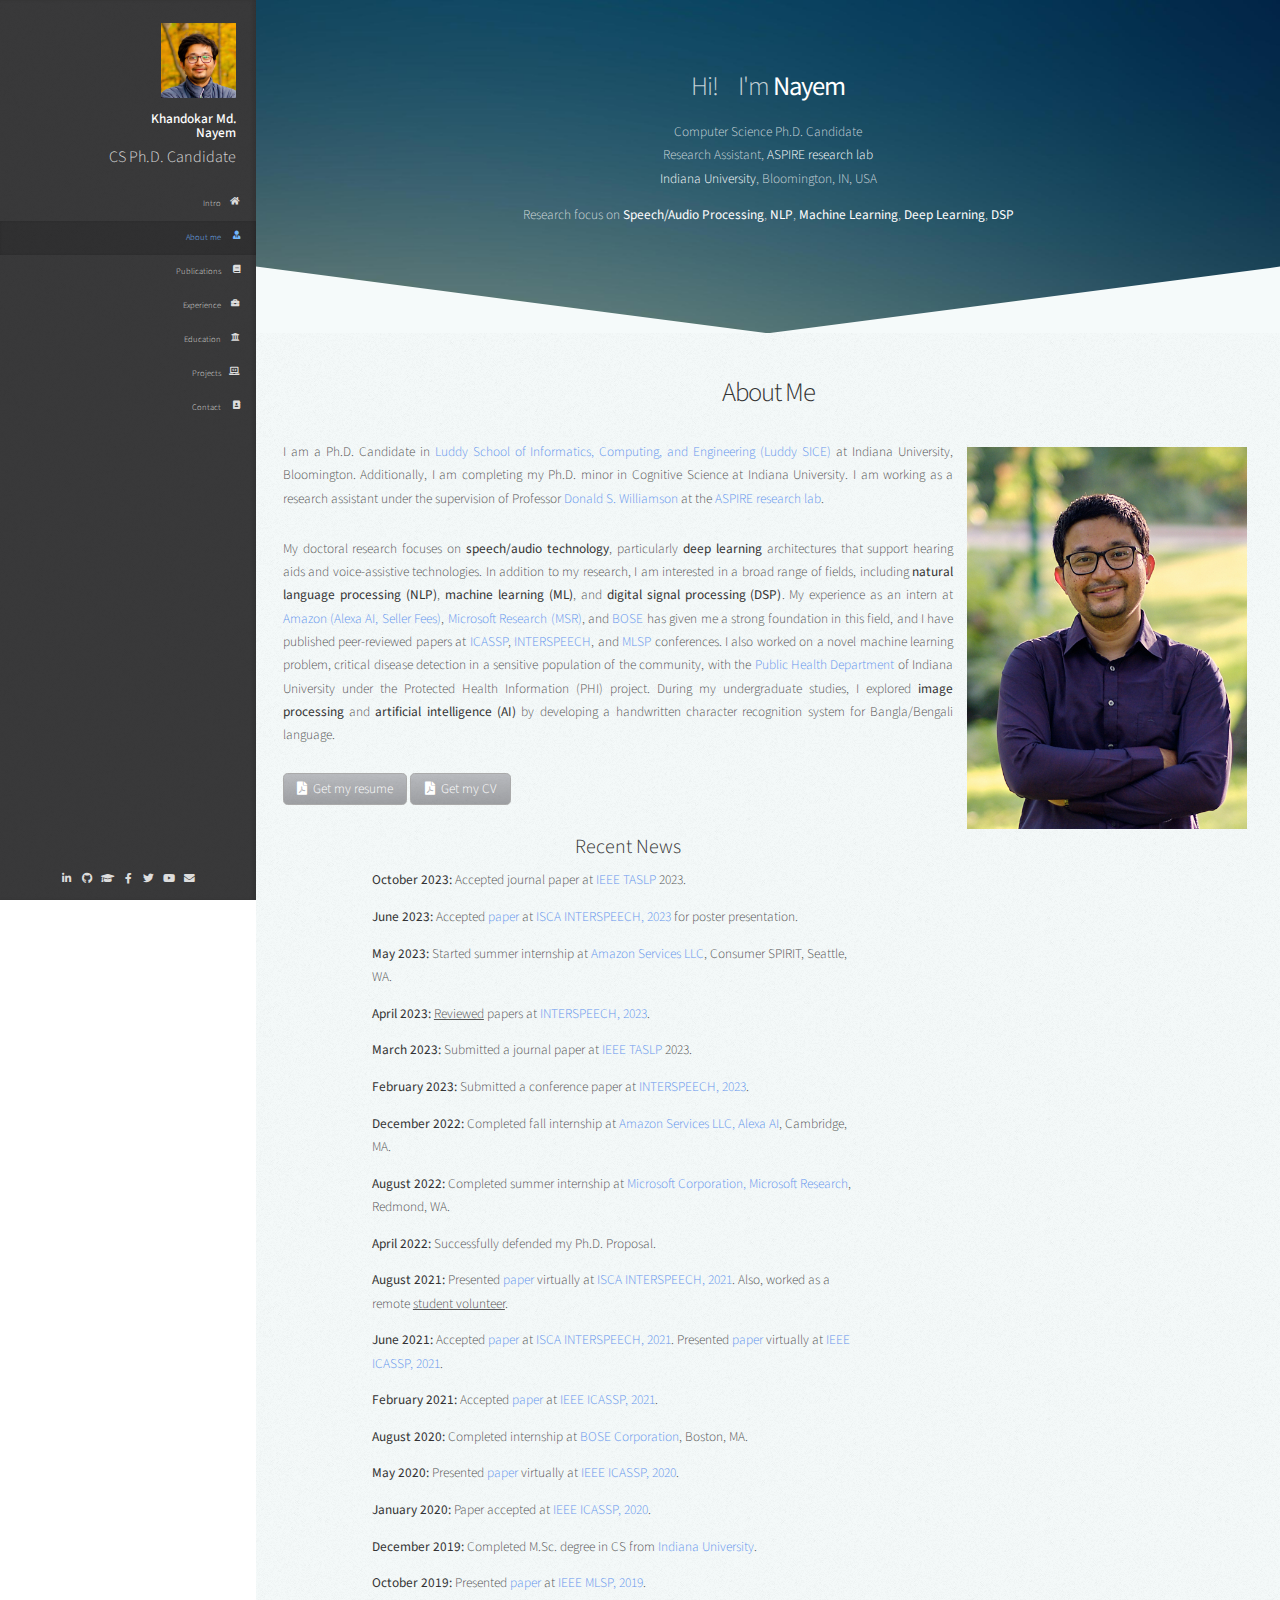
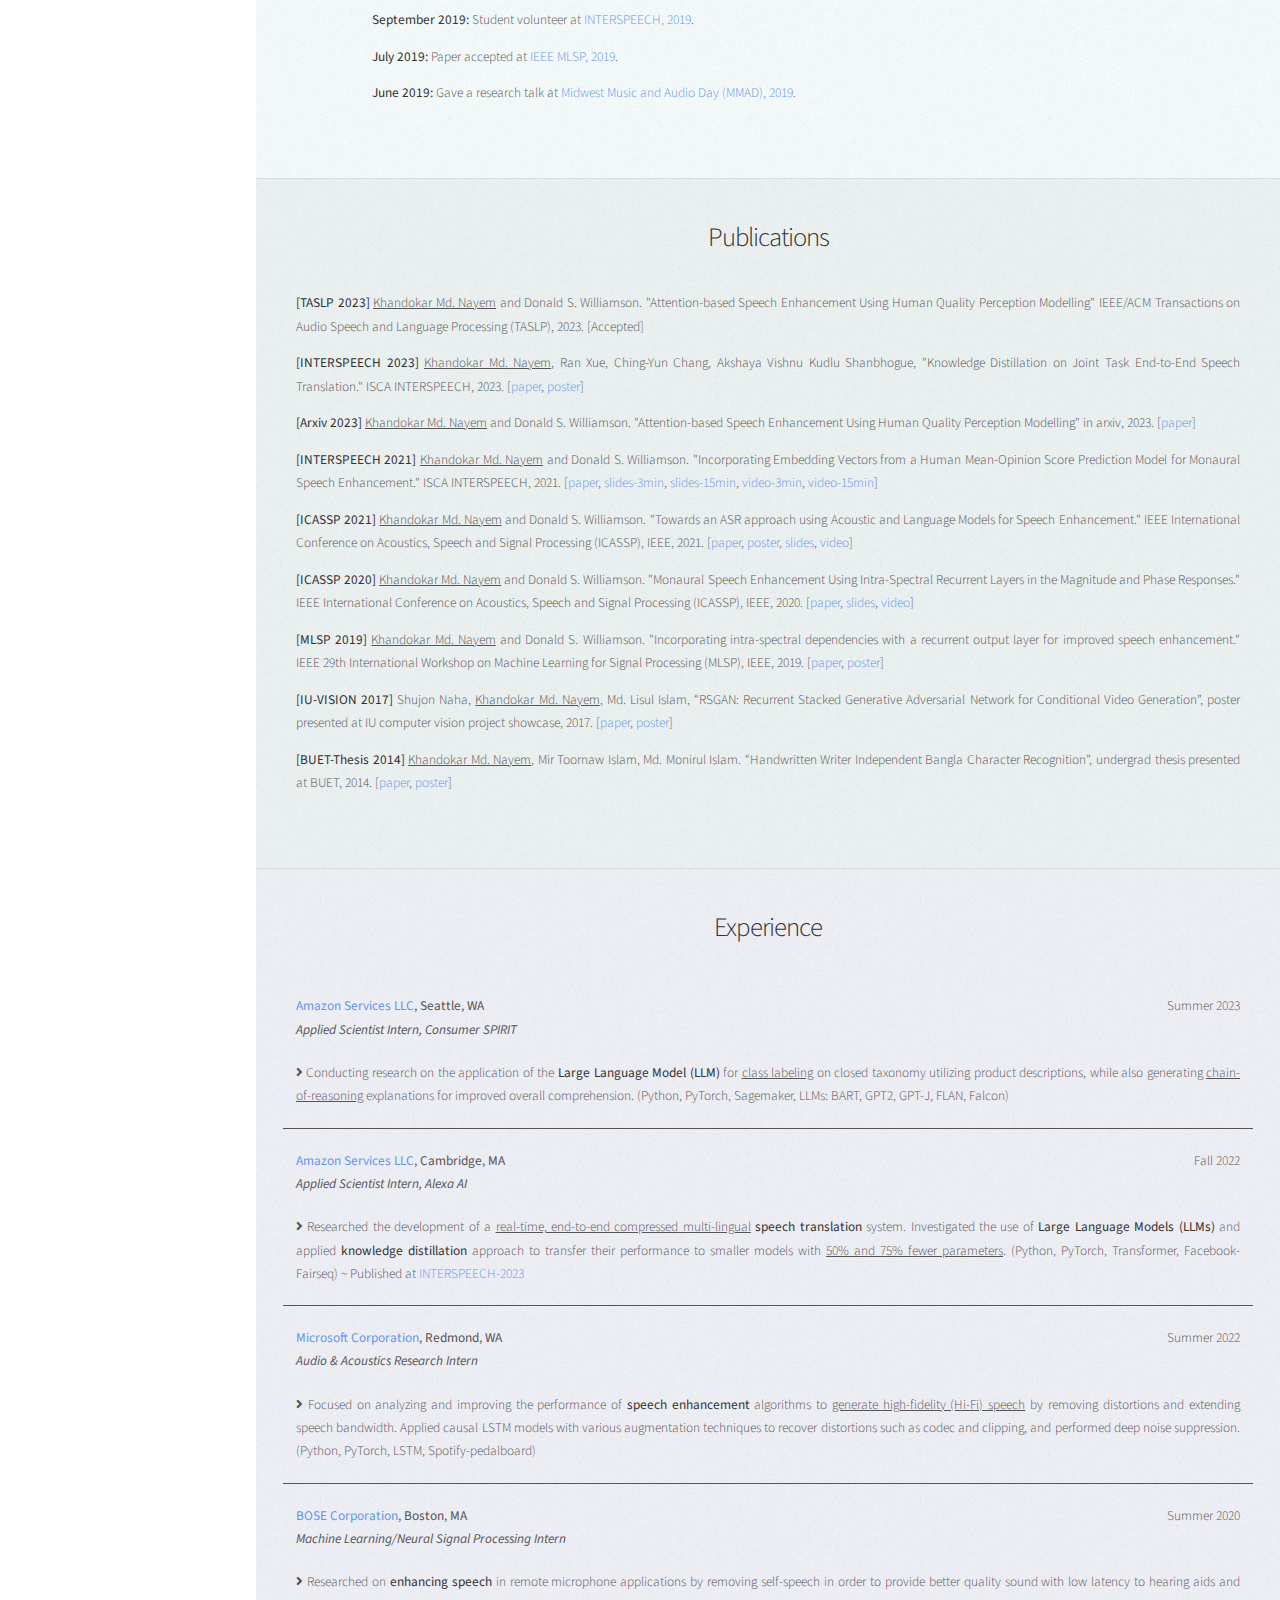
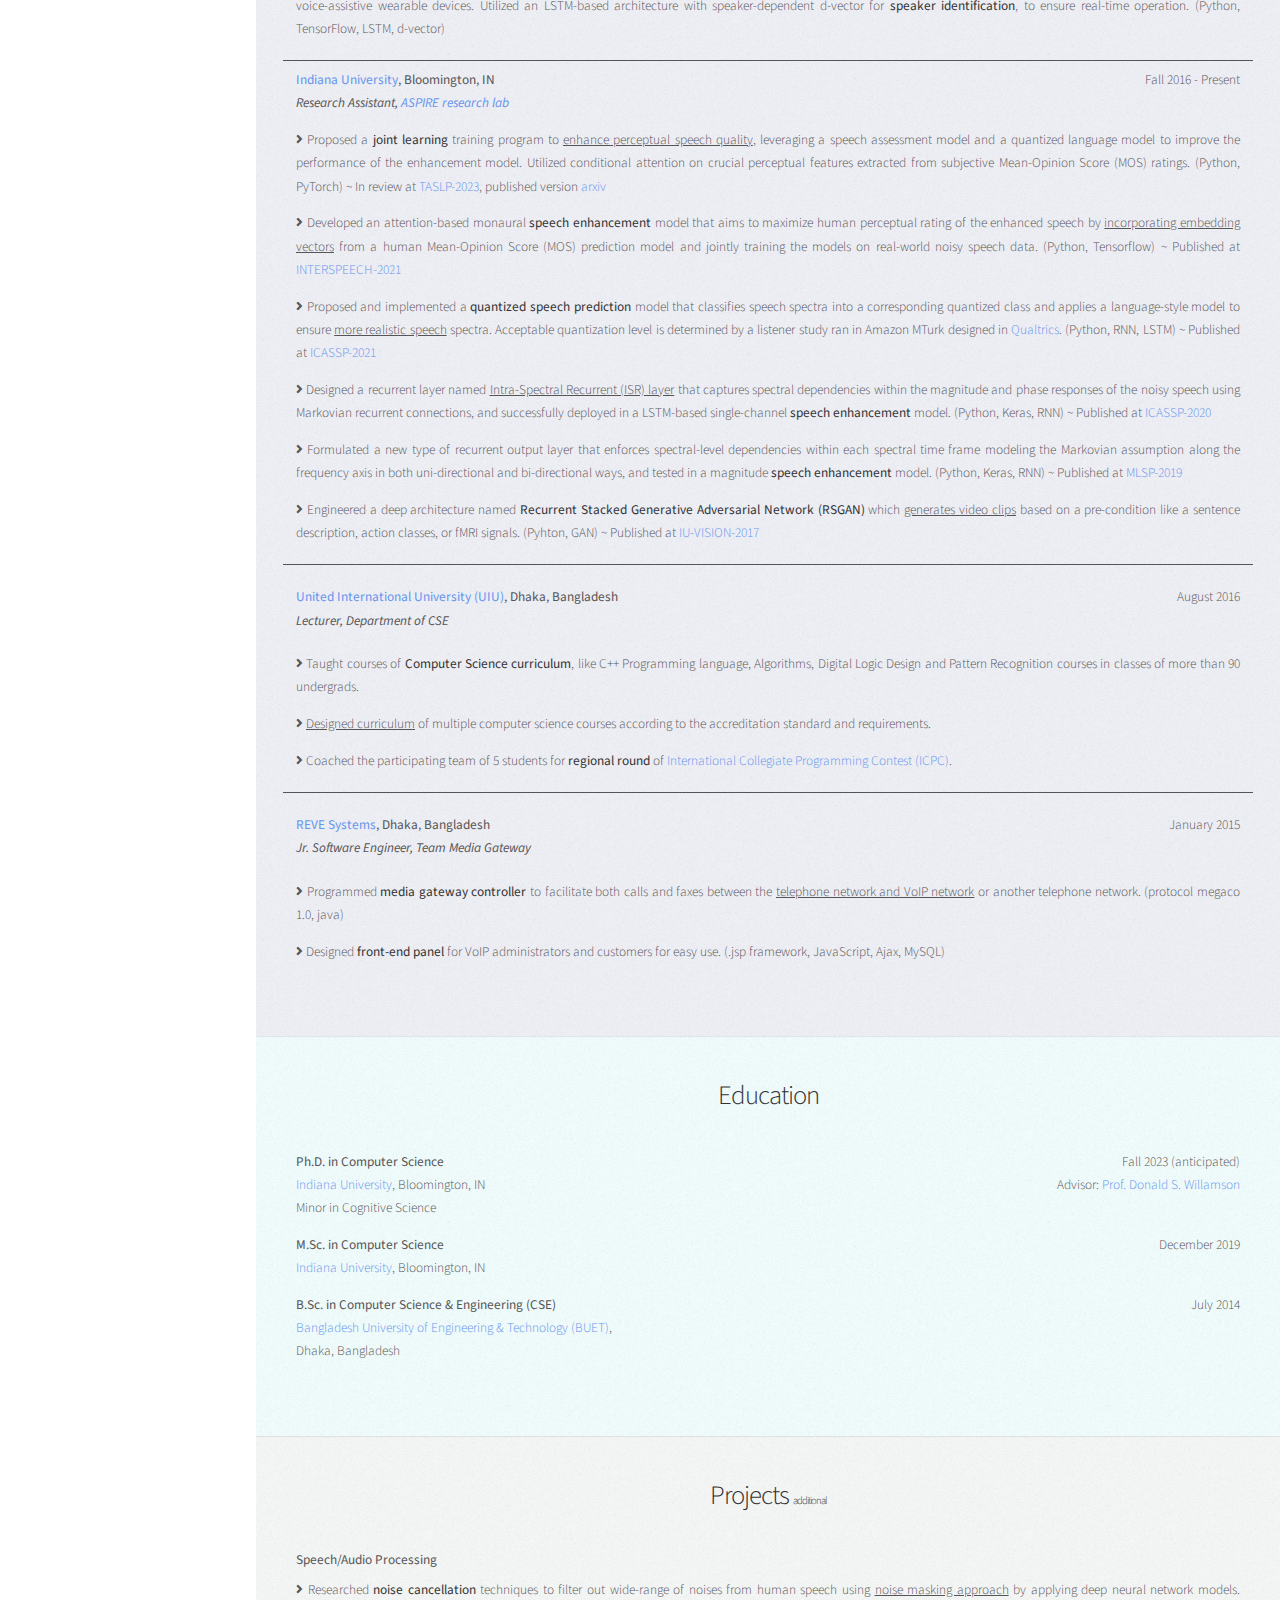
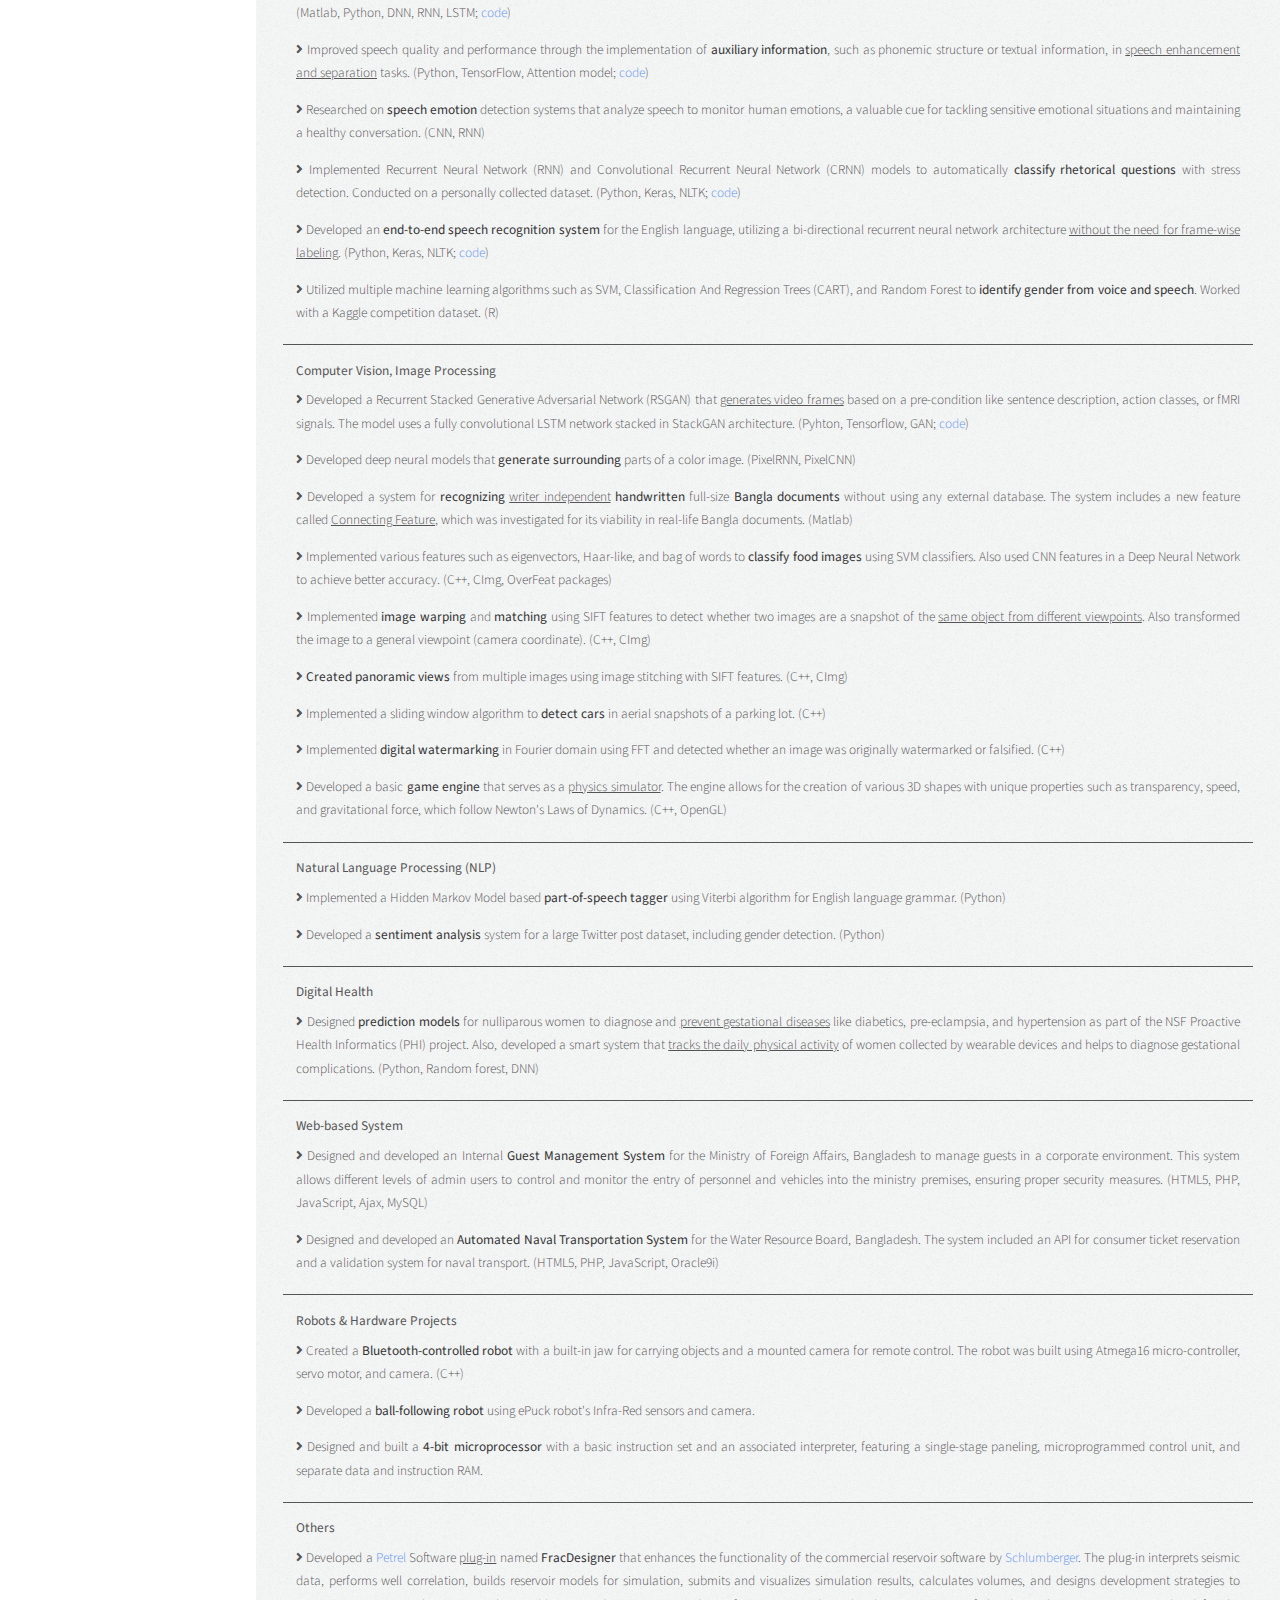
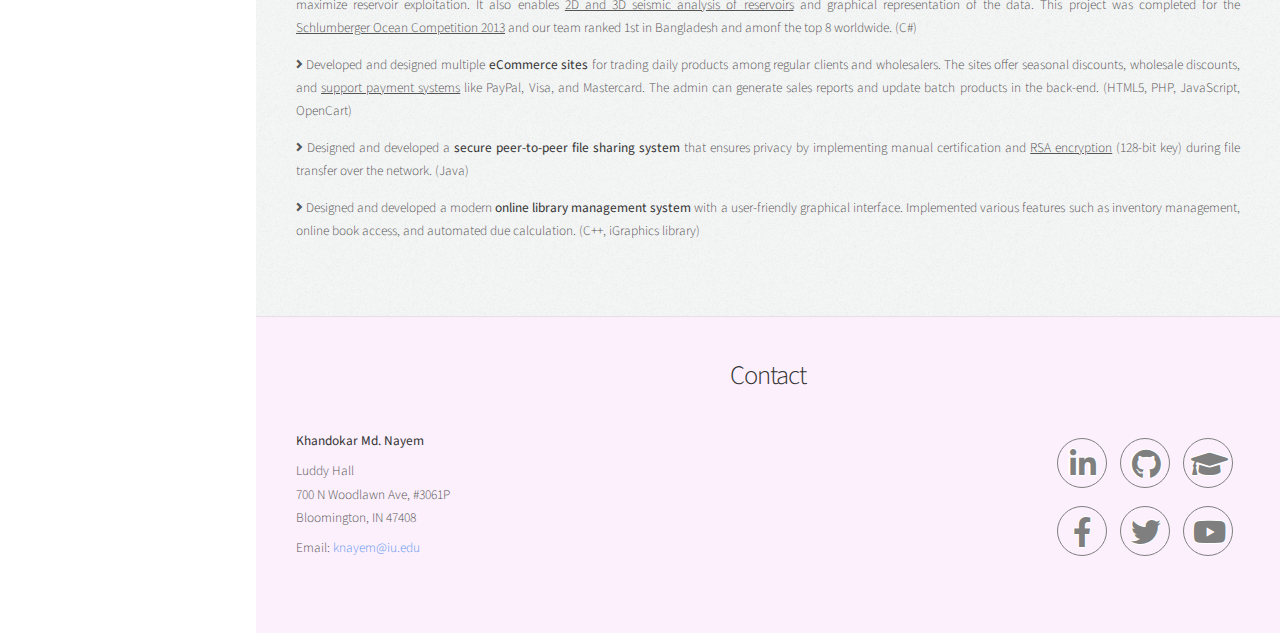
==== commit 4826d3ab: "journal acceptance update" ====
--- a/index.html
+++ b/index.html
@@ -61,7 +61,7 @@
 
 					<!-- Social Icons -->
 						<ul class="icons">
-							<li><a href="https://linkedin.com/in/knayem" target="_blank" class="icon brands fa-linkedin-in"><span class="label">Linkedin</span></a></li>
+							<li><a href="https://www.linkedin.com/in/knayem" target="_blank" class="icon brands fa-linkedin-in"><span class="label">Linkedin</span></a></li>
 							<li><a href="https://github.com/nayem" target="_blank" class="icon brands fa-github"><span class="label">Github</span></a></li>
 							<li><a href="https://scholar.google.com/citations?user=-MBZ1KMAAAAJ&hl=en" target="_blank" class="icon solid fa-graduation-cap"><span class="label">Google scholar</span></a></li>
 							<li><a href="https://facebook.com/km.nayem" target="_blank" class="icon brands fa-facebook-f"><span class="label">Facebook</span></a></li>
@@ -158,6 +158,9 @@
 									<caption><h3>Recent News</h3></caption>
 									<tbody>
 									<tr>
+										<td><strong>October 2023:</strong> Accepted journal paper at <a href="https://signalprocessingsociety.org/publications-resources/ieeeacm-transactions-audio-speech-and-language-processing" target="_blank">IEEE TASLP</a> 2023.<td>
+									</tr>
+									<tr>
 										<td><strong>June 2023:</strong> Accepted <a href="resource/publication/NayemAmazon.InterSpeech2023.pdf" target="_blank">paper</a> at <a href="https://www.interspeech2023.org/" target="_blank">ISCA INTERSPEECH, 2023</a> for poster presentation.<td>
 									</tr>
 									<tr>
@@ -233,10 +236,10 @@
 
 						<table>
 							<tr>
+								<td style="text-align: justify"><strong>[TASLP 2023]</strong> <u style="text-decoration: underline soild">Khandokar Md. Nayem</u> and Donald S. Williamson. "Attention-based Speech Enhancement Using Human Quality Perception Modelling" IEEE/ACM Transactions on Audio Speech and Language Processing (TASLP), 2023. [Accepted]</td>
+							</tr>
+							<tr>
 								<td style="text-align: justify"><strong>[INTERSPEECH 2023]</strong> <u style="text-decoration: underline solid">Khandokar Md. Nayem</u>, Ran Xue, Ching-Yun Chang, Akshaya Vishnu Kudlu Shanbhogue, "Knowledge Distillation on Joint Task End-to-End Speech Translation." ISCA INTERSPEECH, 2023. [<a href="https://www.isca-speech.org/archive/interspeech_2023/nayem23_interspeech.html" target="_blank">paper</a>, <a href="resource/poster/nayem_INTERSPEECH2023.pdf" target="_blank">poster</a>]</td>
-							</tr>
-							<tr>
-								<td style="text-align: justify"><strong>[TASLP 2023]</strong> <u style="text-decoration: underline soild">Khandokar Md. Nayem</u> and Donald S. Williamson. "Attention-based Speech Enhancement Using Human Quality Perception Modelling" IEEE/ACM Transactions on Audio Speech and Language Processing (TASLP), 2023. [In review]</td>
 							</tr>
 							<tr>
 								<td style="text-align: justify"><strong>[Arxiv 2023]</strong> <u style="text-decoration: underline solid">Khandokar Md. Nayem</u> and Donald S. Williamson. "Attention-based Speech Enhancement Using Human Quality Perception Modelling" in arxiv, 2023. [<a href="https://arxiv.org/abs/2303.13685" target="_blank">paper</a>]</td>
@@ -282,7 +285,7 @@
 							</thead>
 							<tbody>
 							<tr>
-								<td class="icon solid fa-angle-right" style="text-align: justify" colspan="2"> Conducting research on the application of the <strong>Large Language Model (LLM)</strong> for <u style="text-decoration: underline solid">few-shot class labeling</u> utilizing product descriptions, while also generating <u style="text-decoration: underline solid">chain-of-reasoning</u> explanations for improved overall comprehension. (Python, PyTorch, Sagemaker, LLMs: BART, GPT2, GPT-J, FLAN, Falcon)</td>
+								<td class="icon solid fa-angle-right" style="text-align: justify" colspan="2"> Conducting research on the application of the <strong>Large Language Model (LLM)</strong> for <u style="text-decoration: underline solid">class labeling</u> on closed taxonomy utilizing product descriptions, while also generating <u style="text-decoration: underline solid">chain-of-reasoning</u> explanations for improved overall comprehension. (Python, PyTorch, Sagemaker, LLMs: BART, GPT2, GPT-J, FLAN, Falcon)</td>
 									<!-- Will conduct research on <u style="text-decoration: underline solid">unstructured data</u> collection techniques with the aim of developing an efficient product listing <strong>classification system</strong> to accurately estimate vendor fees. -->
 							</tr>
 							<tr><td style="text-align: justify; border-bottom: 1px solid;" colspan="2"></td></tr>
@@ -315,7 +318,7 @@
 							</thead>
 							<tbody>
 							<tr>
-								<td class="icon solid fa-angle-right" style="text-align: justify" colspan="2"> Focused on analyzing and improving the performance of <strong>speech enhancement</strong> algorithms to <u style="text-decoration: underline solid">generate high-fidelity (Hi-Fi) speech</u> by removing distortions and extending speech bandwidth. Applied causal LSTM models with various augmentation techeniques to recover distortions such as codec and clipping, and performed deep noise suppression. (Python, PyTorch, LSTM, Spotify-pedalboard)</td>
+								<td class="icon solid fa-angle-right" style="text-align: justify" colspan="2"> Focused on analyzing and improving the performance of <strong>speech enhancement</strong> algorithms to <u style="text-decoration: underline solid">generate high-fidelity (Hi-Fi) speech</u> by removing distortions and extending speech bandwidth. Applied causal LSTM models with various augmentation techniques to recover distortions such as codec and clipping, and performed deep noise suppression. (Python, PyTorch, LSTM, Spotify-pedalboard)</td>
 							</tr>
 							<tr><td style="text-align: justify; border-bottom: 1px solid;" colspan="2"></td></tr>
 							</tbody>
@@ -583,7 +586,7 @@
 							<tbody>
 							<tr>
 								
-								<td class="icon solid fa-angle-right" style="text-align: justify"> Designed <strong>prediction models</strong> for nulliparous women to diagnose and <u style="text-decoration: underline solid">prevent gestational diseases</u> like diabetes, pre-eclampsia, and hypertension as part of the NSF Proactive Health Informatics (PHI) project. Also, developed a smart system that <u style="text-decoration: underline solid">tracks the daily physical activity</u> of women collected by wearable devices and helps to diagnose gestational complications. (Python, Random forest, DNN)</td>
+								<td class="icon solid fa-angle-right" style="text-align: justify"> Designed <strong>prediction models</strong> for nulliparous women to diagnose and <u style="text-decoration: underline solid">prevent gestational diseases</u> like diabetics, pre-eclampsia, and hypertension as part of the NSF Proactive Health Informatics (PHI) project. Also, developed a smart system that <u style="text-decoration: underline solid">tracks the daily physical activity</u> of women collected by wearable devices and helps to diagnose gestational complications. (Python, Random forest, DNN)</td>
 							</tr>
 							<tr><td style="text-align: justify; border-bottom: 1px solid;" colspan="2"></td></tr>
 							</tbody>
@@ -669,7 +672,7 @@
 							<div class="col-md-8" style="margin-left:auto; margin-right:1em;">
 								<table class="icons-identity">
 									<tr>
-										<td><a href="https://linkedin.com/in/knayem" target="_blank" class="icon brands fa-linkedin-in">Linkedin</a></td>
+										<td><a href="https://www.linkedin.com/in/knayem" target="_blank" class="icon brands fa-linkedin-in">Linkedin</a></td>
 										<td><a href="https://github.com/nayem" target="_blank" class="icon brands fa-github">Github</a></td>
 										<td><a href="https://scholar.google.com/citations?user=-MBZ1KMAAAAJ&hl=en" target="_blank" class="icon solid fa-graduation-cap">Google Scholar</a></td>
 									</tr>
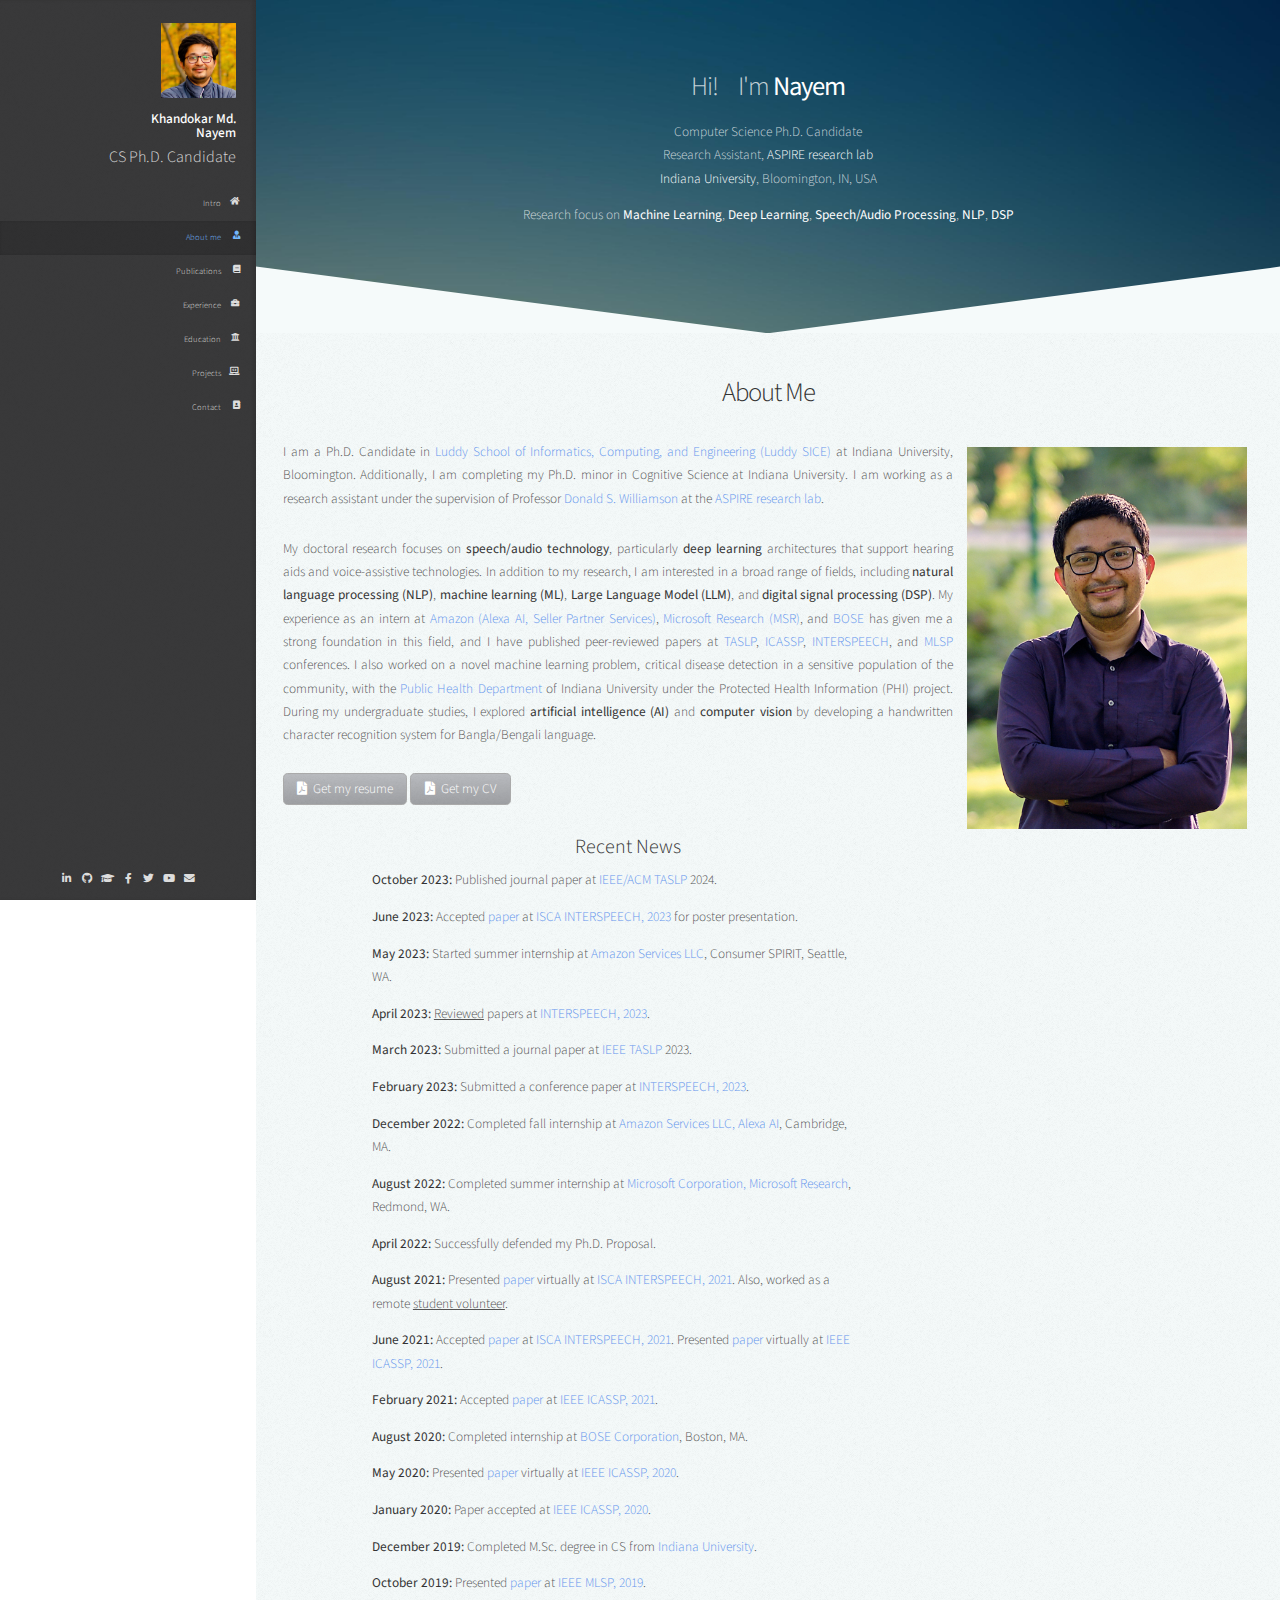
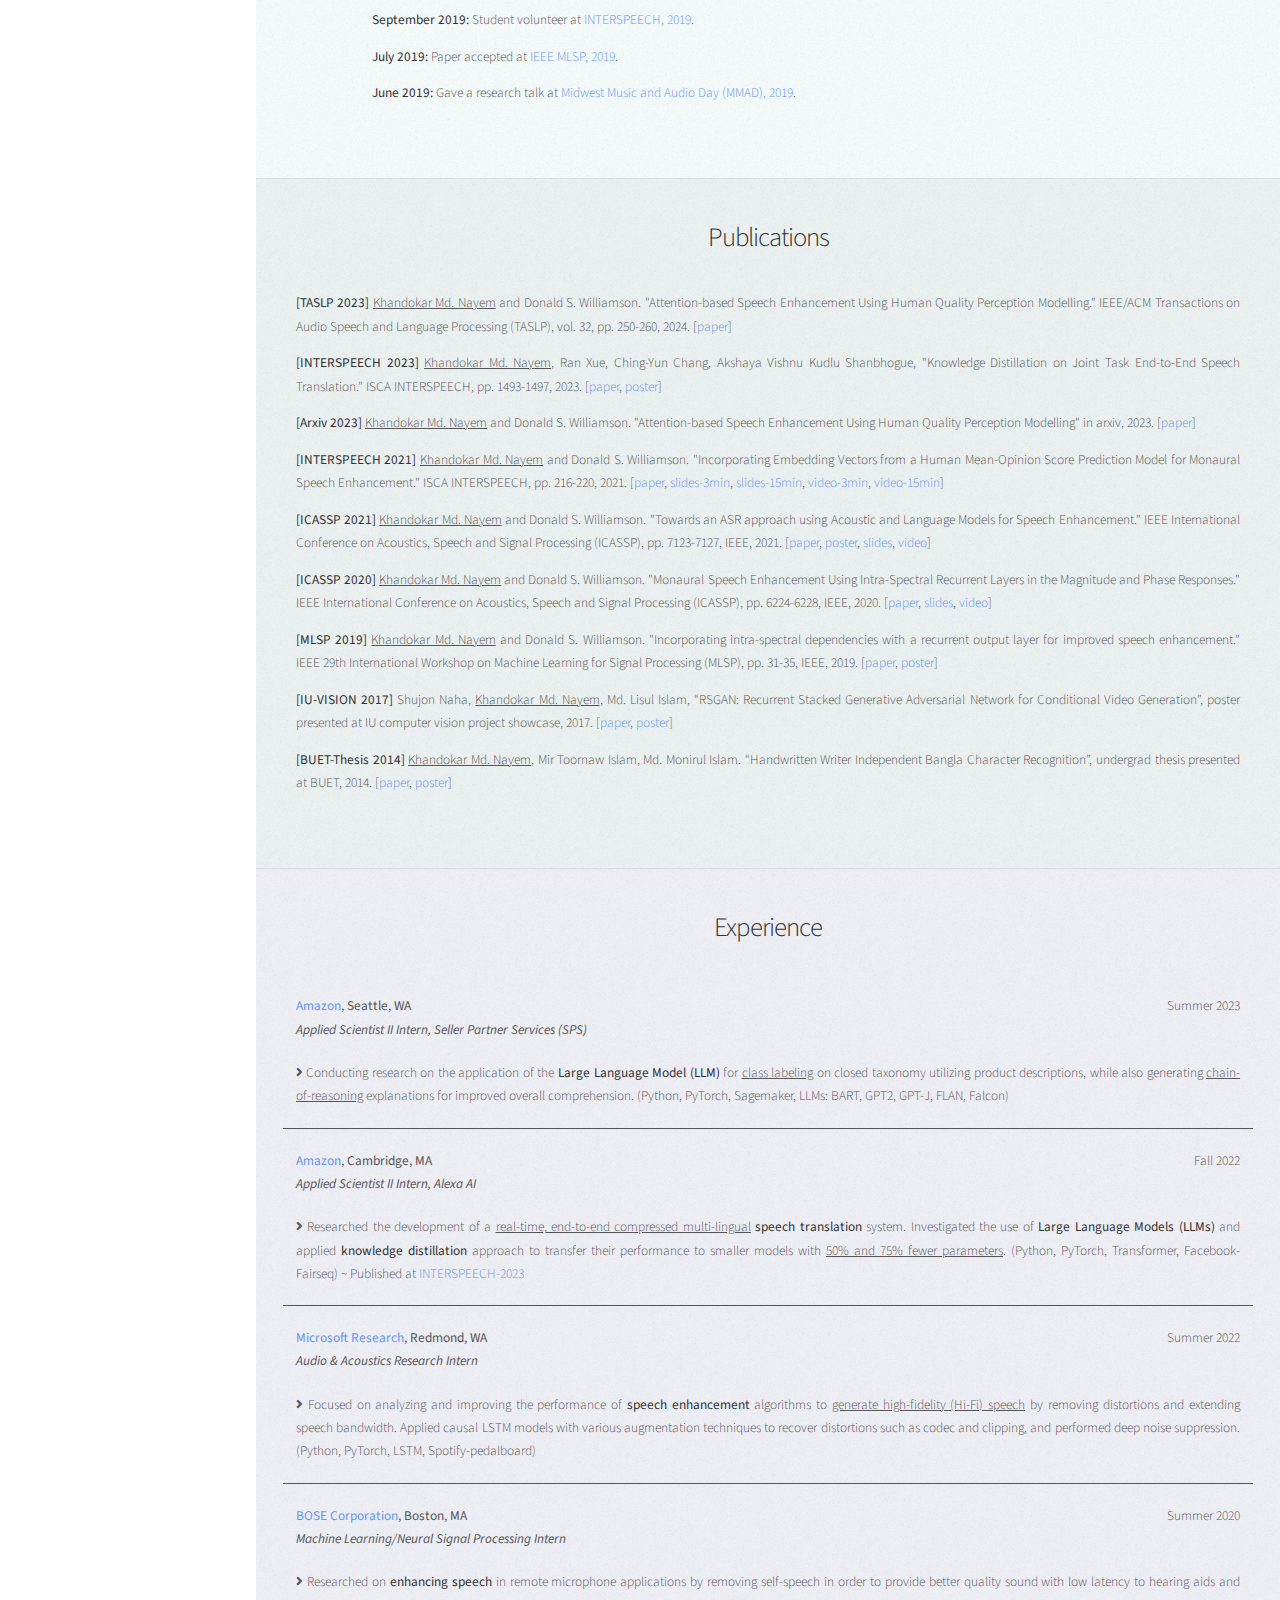
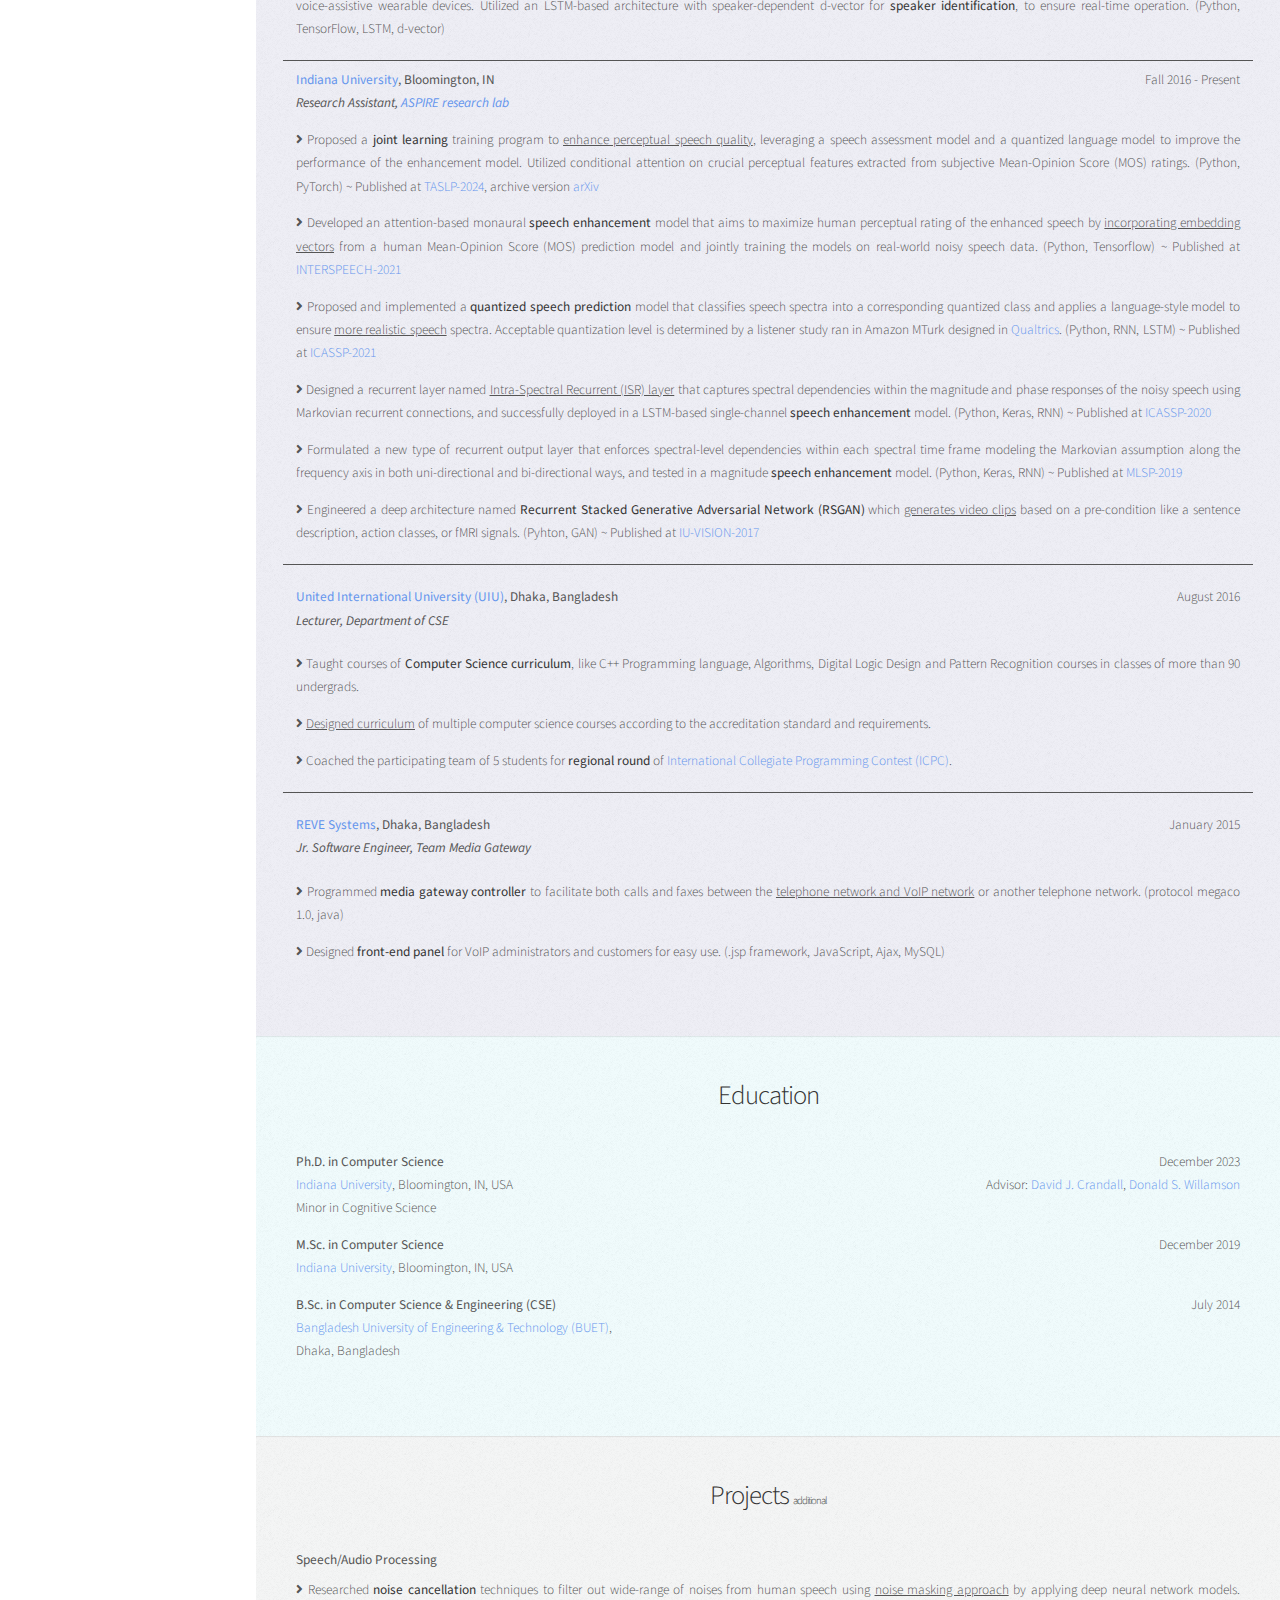
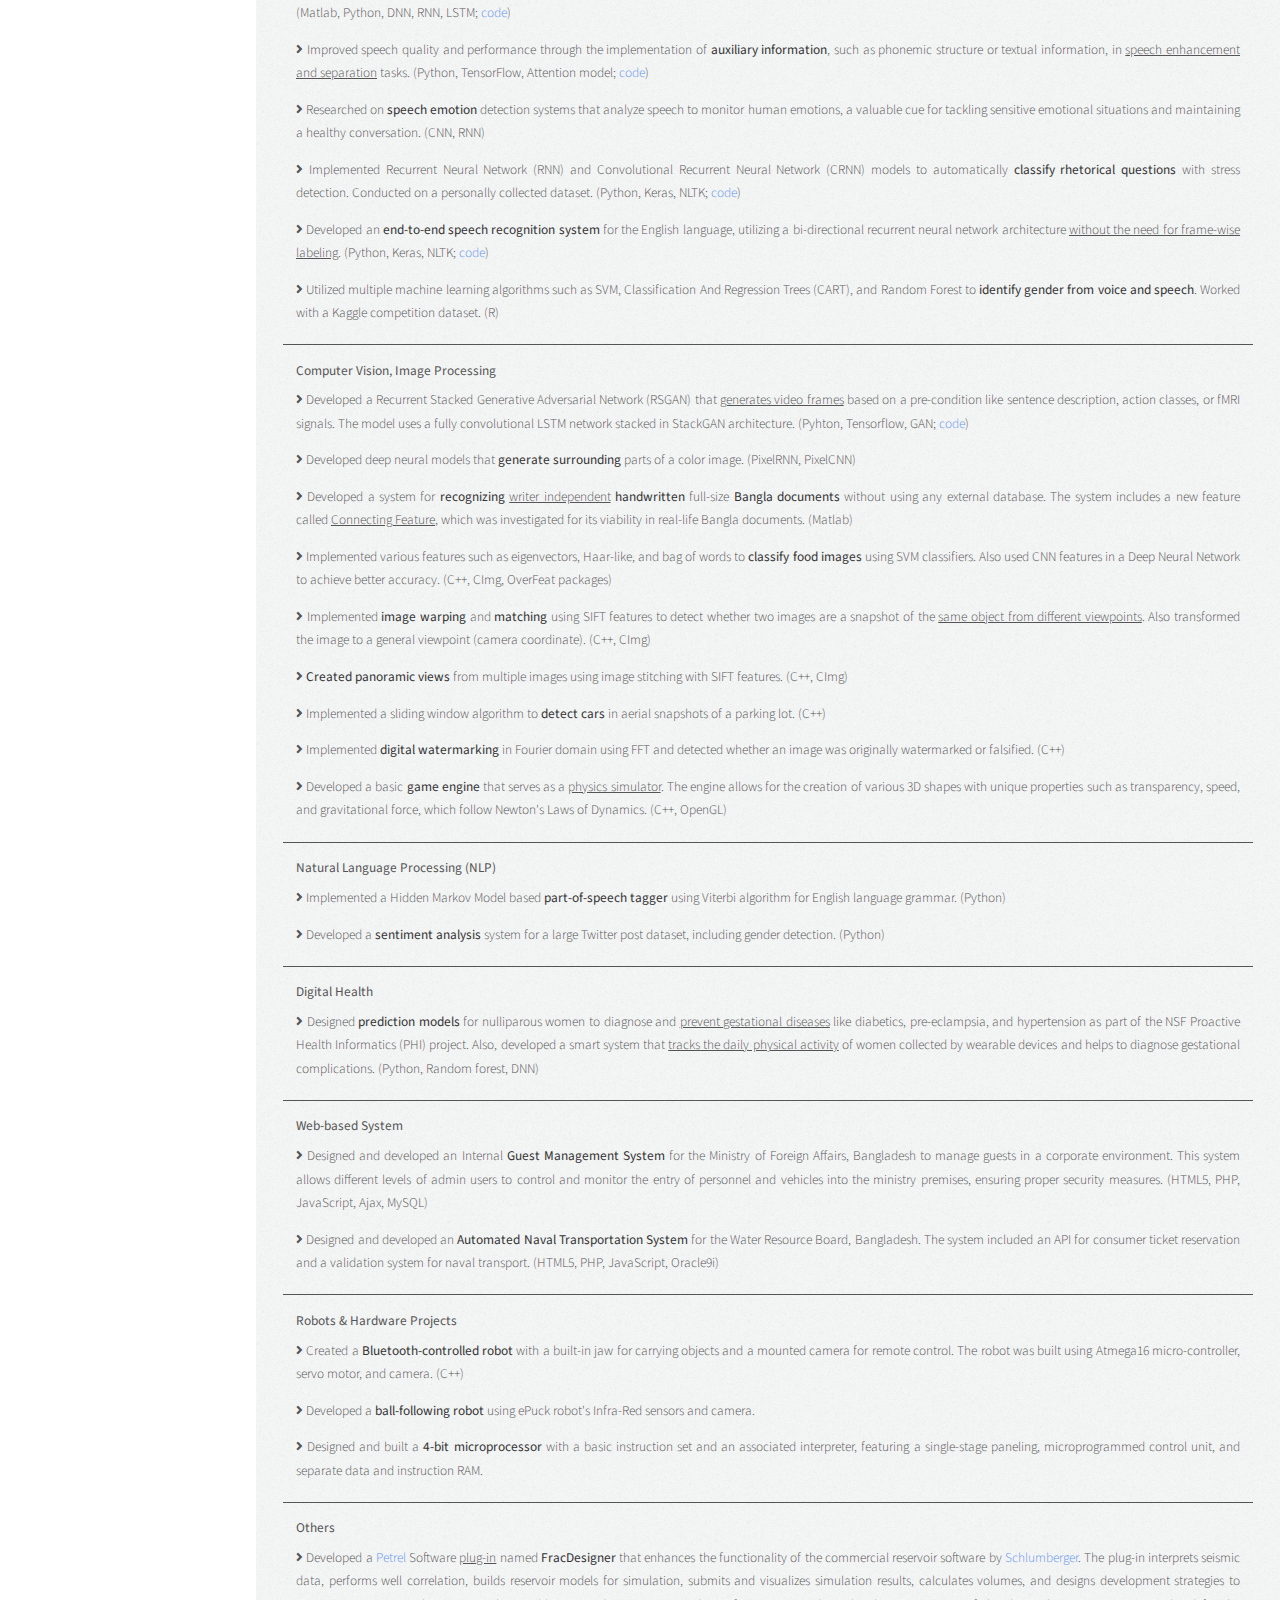
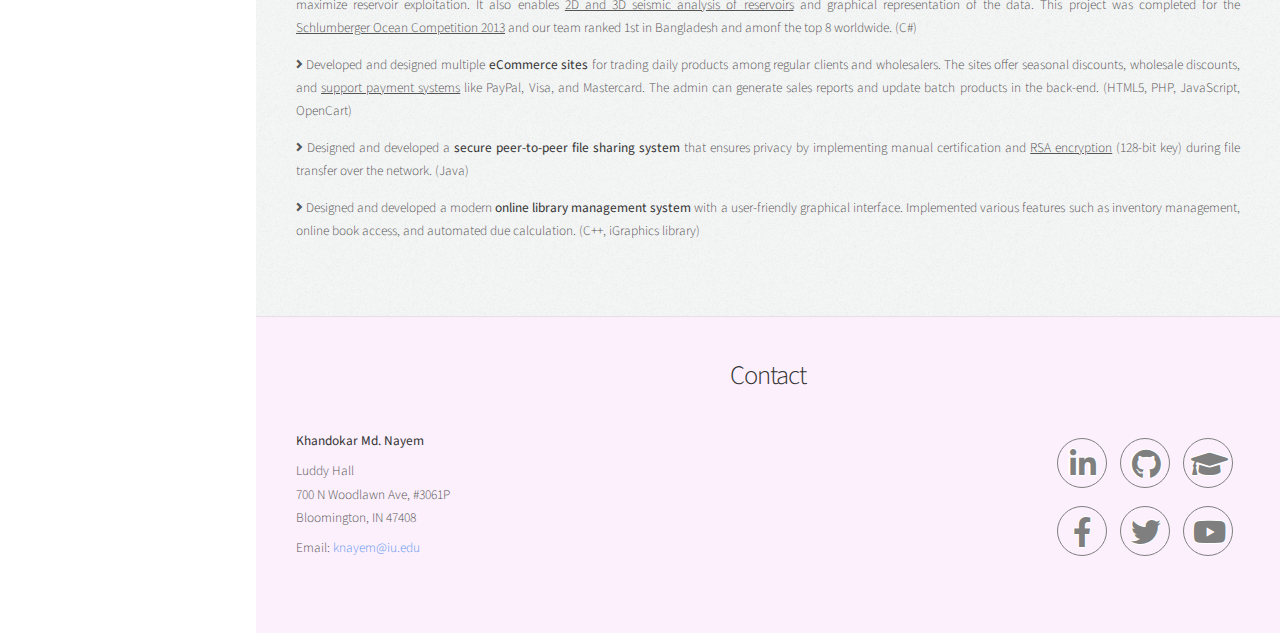
==== commit 7e68dd41: "update resume, CV, and site with TASLP paper" ====
--- a/index.html
+++ b/index.html
@@ -96,8 +96,8 @@
 										<td style="text-align: center; padding: 0em"><a href="https://www.indiana.edu" target="_blank">Indiana University</a>, Bloomington, IN, USA</td>
 									</tr>
 									<tr>
-										<td style="text-align: center; padding: 1em">Research focus on <strong>Speech/Audio Processing</strong>, <strong>NLP</strong>, <strong>Machine Learning</strong>,
-											<strong>Deep Learning</strong>, <strong>DSP</strong></td>
+										<td style="text-align: center; padding: 1em">Research focus on <strong>Machine Learning</strong>,
+											<strong>Deep Learning</strong>, <strong>Speech/Audio Processing</strong>, <strong>NLP</strong>, <strong>DSP</strong></td>
 									</tr>
 								</table>
 <!--								<p>Computer Science Ph.D. student<br/>-->
@@ -140,8 +140,8 @@
 								<a href="https://engineering.osu.edu/people/williamson.413" target="_blank">Donald S. Williamson</a> at the
 								<a href="https://the-aspire-group.github.io/index.html" target="_blank">ASPIRE research lab</a>.</p>
 
-							<p style="text-align: justify">My doctoral research focuses on <strong>speech/audio technology</strong>, particularly <strong>deep learning</strong> architectures that support hearing aids and voice-assistive technologies. In addition to my research, I am interested in a broad range of fields, including <strong>natural language processing (NLP)</strong>, <strong>machine learning (ML)</strong>, and <strong>digital signal processing (DSP)</strong>. My experience as an intern at <a href="https://www.amazon.science/tag/nlu" target="_blank">Amazon (Alexa AI, Seller Fees)</a>, <a href="https://www.microsoft.com/en-us/research/group/audio-and-acoustics-research-group/" target="_blank">Microsoft Research (MSR)</a>, and <a href="https://www.bose.com/en_us/index.html" target="_blank">BOSE</a> has given me a strong foundation in this field, and I have published peer-reviewed papers at <a href="https://ieeexplore.ieee.org/xpl/conhome/1000002/all-proceedings" target="_blank">ICASSP</a>, <a href="https://www.isca-speech.org/iscaweb/index.php/conferences/interspeech" target="_blank">INTERSPEECH</a>, and <a href="https://signalprocessingsociety.org/tags/mlsp" target="_blank">MLSP</a> conferences. I also worked on a novel machine learning problem, critical disease detection in a sensitive population of the community, with the
-								<a href="https://publichealth.indiana.edu/" target="_blank">Public Health Department</a> of Indiana University under the Protected Health Information (PHI) project. During my undergraduate studies, I explored <strong>image processing</strong> and <strong>artificial intelligence (AI)</strong> by developing a handwritten character recognition system for Bangla/Bengali language.</p>
+							<p style="text-align: justify">My doctoral research focuses on <strong>speech/audio technology</strong>, particularly <strong>deep learning</strong> architectures that support hearing aids and voice-assistive technologies. In addition to my research, I am interested in a broad range of fields, including <strong>natural language processing (NLP)</strong>, <strong>machine learning (ML)</strong>, <strong>Large Language Model (LLM)</strong>, and <strong>digital signal processing (DSP)</strong>. My experience as an intern at <a href="https://www.amazon.science/tag/nlu" target="_blank">Amazon (Alexa AI, Seller Partner Services)</a>, <a href="https://www.microsoft.com/en-us/research/group/audio-and-acoustics-research-group/" target="_blank">Microsoft Research (MSR)</a>, and <a href="https://www.bose.com/en_us/index.html" target="_blank">BOSE</a> has given me a strong foundation in this field, and I have published peer-reviewed papers at <a href="https://signalprocessingsociety.org/publications-resources/ieeeacm-transactions-audio-speech-and-language-processing" target="_blank">TASLP</a>, <a href="https://ieeexplore.ieee.org/xpl/conhome/1000002/all-proceedings" target="_blank">ICASSP</a>, <a href="https://www.isca-speech.org/iscaweb/index.php/conferences/interspeech" target="_blank">INTERSPEECH</a>, and <a href="https://signalprocessingsociety.org/tags/mlsp" target="_blank">MLSP</a> conferences. I also worked on a novel machine learning problem, critical disease detection in a sensitive population of the community, with the
+								<a href="https://publichealth.indiana.edu/" target="_blank">Public Health Department</a> of Indiana University under the Protected Health Information (PHI) project. During my undergraduate studies, I explored <strong>artificial intelligence (AI)</strong> and <strong>computer vision</strong> by developing a handwritten character recognition system for Bangla/Bengali language.</p>
 
 							<p style="text-align: left">
 								<a href="resource/resume/nayemResume.pdf" target="_blank" class="button2 icon solid fa-file-pdf" style="padding: 0.25em 1em;">&nbsp;&nbsp;Get my resume</a>
@@ -158,7 +158,7 @@
 									<caption><h3>Recent News</h3></caption>
 									<tbody>
 									<tr>
-										<td><strong>October 2023:</strong> Accepted journal paper at <a href="https://signalprocessingsociety.org/publications-resources/ieeeacm-transactions-audio-speech-and-language-processing" target="_blank">IEEE TASLP</a> 2023.<td>
+										<td><strong>October 2023:</strong> Published journal paper at <a href="https://signalprocessingsociety.org/publications-resources/ieeeacm-transactions-audio-speech-and-language-processing" target="_blank">IEEE/ACM TASLP</a> 2024.<td>
 									</tr>
 									<tr>
 										<td><strong>June 2023:</strong> Accepted <a href="resource/publication/NayemAmazon.InterSpeech2023.pdf" target="_blank">paper</a> at <a href="https://www.interspeech2023.org/" target="_blank">ISCA INTERSPEECH, 2023</a> for poster presentation.<td>
@@ -236,25 +236,25 @@
 
 						<table>
 							<tr>
-								<td style="text-align: justify"><strong>[TASLP 2023]</strong> <u style="text-decoration: underline soild">Khandokar Md. Nayem</u> and Donald S. Williamson. "Attention-based Speech Enhancement Using Human Quality Perception Modelling" IEEE/ACM Transactions on Audio Speech and Language Processing (TASLP), 2023. [Accepted]</td>
-							</tr>
-							<tr>
-								<td style="text-align: justify"><strong>[INTERSPEECH 2023]</strong> <u style="text-decoration: underline solid">Khandokar Md. Nayem</u>, Ran Xue, Ching-Yun Chang, Akshaya Vishnu Kudlu Shanbhogue, "Knowledge Distillation on Joint Task End-to-End Speech Translation." ISCA INTERSPEECH, 2023. [<a href="https://www.isca-speech.org/archive/interspeech_2023/nayem23_interspeech.html" target="_blank">paper</a>, <a href="resource/poster/nayem_INTERSPEECH2023.pdf" target="_blank">poster</a>]</td>
+								<td style="text-align: justify"><strong>[TASLP 2023]</strong> <u style="text-decoration: underline soild">Khandokar Md. Nayem</u> and Donald S. Williamson. "Attention-based Speech Enhancement Using Human Quality Perception Modelling." IEEE/ACM Transactions on Audio Speech and Language Processing (TASLP), vol. 32, pp. 250-260, 2024. [<a href="https://ieeexplore.ieee.org/document/10301553" target="_blank">paper</a>]</td>
+							</tr>
+							<tr>
+								<td style="text-align: justify"><strong>[INTERSPEECH 2023]</strong> <u style="text-decoration: underline solid">Khandokar Md. Nayem</u>, Ran Xue, Ching-Yun Chang, Akshaya Vishnu Kudlu Shanbhogue, "Knowledge Distillation on Joint Task End-to-End Speech Translation." ISCA INTERSPEECH, pp. 1493-1497, 2023. [<a href="https://www.isca-speech.org/archive/interspeech_2023/nayem23_interspeech.html" target="_blank">paper</a>, <a href="resource/poster/nayem_INTERSPEECH2023.pdf" target="_blank">poster</a>]</td>
 							</tr>
 							<tr>
 								<td style="text-align: justify"><strong>[Arxiv 2023]</strong> <u style="text-decoration: underline solid">Khandokar Md. Nayem</u> and Donald S. Williamson. "Attention-based Speech Enhancement Using Human Quality Perception Modelling" in arxiv, 2023. [<a href="https://arxiv.org/abs/2303.13685" target="_blank">paper</a>]</td>
 							</tr>
 							<tr>
-								<td style="text-align: justify"><strong>[INTERSPEECH 2021]</strong> <u style="text-decoration: underline solid">Khandokar Md. Nayem</u> and Donald S. Williamson. "Incorporating Embedding Vectors from a Human Mean-Opinion Score Prediction Model for Monaural Speech Enhancement." ISCA INTERSPEECH, 2021. [<a href="https://www.isca-speech.org/archive/interspeech_2021/nayem21_interspeech.html" target="_blank">paper</a>, <a href="resource/presentation/nayem_InterSpeech2021_3min.pdf" target="_blank">slides-3min</a>, <a href="resource/presentation/nayem_InterSpeech2021_15min.pdf" target="_blank">slides-15min</a>, <a href="https://youtu.be/tba-8Ed4kps" target="_blank">video-3min</a>, <a href="https://youtu.be/CNuJNcIhbys" target="_blank">video-15min</a>]</td>
-							</tr>
-							<tr>
-								<td style="text-align: justify"><strong>[ICASSP 2021]</strong> <u style="text-decoration: underline solid">Khandokar Md. Nayem</u> and Donald S. Williamson. "Towards an ASR approach using Acoustic and Language Models for Speech Enhancement." IEEE International Conference on Acoustics, Speech and Signal Processing (ICASSP), IEEE, 2021. [<a href="https://doi.org/10.1109/ICASSP39728.2021.9414565" target="_blank">paper</a>, <a href="resource/poster/nayem_ICASSP2021.pdf" target="_blank">poster</a>, <a href="resource/presentation/nayem_ICASSP2021.pdf" target="_blank">slides</a>, <a href="https://youtu.be/BxQ1Ml5WzM8" target="_blank">video</a>]</td>
-							</tr>
-							<tr>
-								<td style="text-align: justify"><strong>[ICASSP 2020]</strong> <u style="text-decoration: underline solid">Khandokar Md. Nayem</u> and Donald S. Williamson. "Monaural Speech Enhancement Using Intra-Spectral Recurrent Layers in the Magnitude and Phase Responses." IEEE International Conference on Acoustics, Speech and Signal Processing (ICASSP), IEEE, 2020. [<a href="https://doi.org/10.1109/ICASSP40776.2020.9054298" target="_blank">paper</a>, <a href="resource/presentation/nayem_ICASSP2020.pdf" target="_blank">slides</a>, <a href="https://youtu.be/hoIpbbFatNI" target="_blank">video</a>]</td>
-							</tr>
-							<tr>
-								<td style="text-align: justify"><strong>[MLSP 2019]</strong> <u style="text-decoration: underline solid">Khandokar Md. Nayem</u> and Donald S. Williamson. "Incorporating intra-spectral dependencies with a recurrent output layer for improved speech enhancement." IEEE 29th International Workshop on Machine Learning for Signal Processing (MLSP), IEEE, 2019. [<a href="https://doi.org/10.1109/MLSP.2019.8918757" target="_blank">paper</a>, <a href="resource/poster/nayem_MLSP2019.pdf" target="_blank">poster</a>]</td>
+								<td style="text-align: justify"><strong>[INTERSPEECH 2021]</strong> <u style="text-decoration: underline solid">Khandokar Md. Nayem</u> and Donald S. Williamson. "Incorporating Embedding Vectors from a Human Mean-Opinion Score Prediction Model for Monaural Speech Enhancement." ISCA INTERSPEECH, pp. 216-220, 2021. [<a href="https://www.isca-speech.org/archive/interspeech_2021/nayem21_interspeech.html" target="_blank">paper</a>, <a href="resource/presentation/nayem_InterSpeech2021_3min.pdf" target="_blank">slides-3min</a>, <a href="resource/presentation/nayem_InterSpeech2021_15min.pdf" target="_blank">slides-15min</a>, <a href="https://youtu.be/tba-8Ed4kps" target="_blank">video-3min</a>, <a href="https://youtu.be/CNuJNcIhbys" target="_blank">video-15min</a>]</td>
+							</tr>
+							<tr>
+								<td style="text-align: justify"><strong>[ICASSP 2021]</strong> <u style="text-decoration: underline solid">Khandokar Md. Nayem</u> and Donald S. Williamson. "Towards an ASR approach using Acoustic and Language Models for Speech Enhancement." IEEE International Conference on Acoustics, Speech and Signal Processing (ICASSP), pp. 7123-7127, IEEE, 2021. [<a href="https://doi.org/10.1109/ICASSP39728.2021.9414565" target="_blank">paper</a>, <a href="resource/poster/nayem_ICASSP2021.pdf" target="_blank">poster</a>, <a href="resource/presentation/nayem_ICASSP2021.pdf" target="_blank">slides</a>, <a href="https://youtu.be/BxQ1Ml5WzM8" target="_blank">video</a>]</td>
+							</tr>
+							<tr>
+								<td style="text-align: justify"><strong>[ICASSP 2020]</strong> <u style="text-decoration: underline solid">Khandokar Md. Nayem</u> and Donald S. Williamson. "Monaural Speech Enhancement Using Intra-Spectral Recurrent Layers in the Magnitude and Phase Responses." IEEE International Conference on Acoustics, Speech and Signal Processing (ICASSP), pp. 6224-6228, IEEE, 2020. [<a href="https://doi.org/10.1109/ICASSP40776.2020.9054298" target="_blank">paper</a>, <a href="resource/presentation/nayem_ICASSP2020.pdf" target="_blank">slides</a>, <a href="https://youtu.be/hoIpbbFatNI" target="_blank">video</a>]</td>
+							</tr>
+							<tr>
+								<td style="text-align: justify"><strong>[MLSP 2019]</strong> <u style="text-decoration: underline solid">Khandokar Md. Nayem</u> and Donald S. Williamson. "Incorporating intra-spectral dependencies with a recurrent output layer for improved speech enhancement." IEEE 29th International Workshop on Machine Learning for Signal Processing (MLSP), pp. 31-35, IEEE, 2019. [<a href="https://doi.org/10.1109/MLSP.2019.8918757" target="_blank">paper</a>, <a href="resource/poster/nayem_MLSP2019.pdf" target="_blank">poster</a>]</td>
 							</tr>
 							<tr>
 								<td style="text-align: justify"><strong>[IU-VISION 2017]</strong> Shujon Naha, <u style="text-decoration: underline solid">Khandokar Md. Nayem</u>, Md. Lisul Islam, “RSGAN: Recurrent Stacked Generative Adversarial Network for Conditional Video Generation”, poster presented at IU computer vision project showcase, 2017. [<a href="resource/publication/Nayem.RSGAN.CV.2017.pdf" target="_blank">paper</a>, <a href="resource/poster/nayem_VISION2017.pdf" target="_blank">poster</a>]</td>
@@ -277,8 +277,8 @@
 						<table>
 							<thead>
 							<tr>
-								<td style="padding: 1.5em 1em 1em 1em;"><a href="https://www.amazon.science/tag/nlu" target="_blank">Amazon Services LLC</a>, Seattle, WA<br>
-									<u style="font-style: italic; text-decoration: none;">Applied Scientist Intern, Consumer SPIRIT</u>
+								<td style="padding: 1.5em 1em 1em 1em;"><a href="https://www.amazon.science/tag/nlu" target="_blank">Amazon</a>, Seattle, WA<br>
+									<u style="font-style: italic; text-decoration: none;">Applied Scientist II Intern, Seller Partner Services (SPS)</u>
 								</td>
 								<td style="font-weight: 300; text-align: right;">Summer 2023<br></td>
 							</tr>
@@ -294,8 +294,8 @@
 
 							<thead>
 							<tr>
-								<td style="padding: 1.5em 1em 1em 1em;"><a href="https://www.amazon.science/tag/nlu" target="_blank">Amazon Services LLC</a>, Cambridge, MA<br>
-									<u style="font-style: italic; text-decoration: none;">Applied Scientist Intern, Alexa AI</u>
+								<td style="padding: 1.5em 1em 1em 1em;"><a href="https://www.amazon.science/tag/nlu" target="_blank">Amazon</a>, Cambridge, MA<br>
+									<u style="font-style: italic; text-decoration: none;">Applied Scientist II Intern, Alexa AI</u>
 								</td>
 								<td style="font-weight: 300; text-align: right;">Fall 2022<br></td>
 							</tr>
@@ -310,7 +310,7 @@
 
 							<thead>
 							<tr>
-								<td style="padding: 1.5em 1em 1em 1em;"><a href="https://www.microsoft.com/en-us/research/group/audio-and-acoustics-research-group/" target="_blank">Microsoft Corporation</a>, Redmond, WA<br>
+								<td style="padding: 1.5em 1em 1em 1em;"><a href="https://www.microsoft.com/en-us/research/group/audio-and-acoustics-research-group/" target="_blank">Microsoft Research</a>, Redmond, WA<br>
 									<u style="font-style: italic; text-decoration: none;">Audio & Acoustics Research Intern</u>
 								</td>
 								<td style="font-weight: 300; text-align: right;">Summer 2022<br></td>
@@ -348,9 +348,9 @@
 							</thead>
 							<tbody>
 							<tr>
-								<td class="icon solid fa-angle-right" style="text-align: justify" colspan="2"> Proposed a <strong>joint learning</strong> training program to <u style="text-decoration: underline solid">enhance perceptual speech quality</u>, leveraging a speech assessment model and a quantized language model to improve the performance of the enhancement model. Utilized conditional attention on crucial perceptual features extracted from subjective Mean-Opinion Score (MOS) ratings. (Python, PyTorch) ~ In review at <a
-											href="https://signalprocessingsociety.org/publications-resources/ieeeacm-transactions-audio-speech-and-language-processing" target="_blank">TASLP-2023</a>, published version <a
-											href="https://arxiv.org/pdf/2303.13685.pdf" target="_blank">arxiv</a></td>
+								<td class="icon solid fa-angle-right" style="text-align: justify" colspan="2"> Proposed a <strong>joint learning</strong> training program to <u style="text-decoration: underline solid">enhance perceptual speech quality</u>, leveraging a speech assessment model and a quantized language model to improve the performance of the enhancement model. Utilized conditional attention on crucial perceptual features extracted from subjective Mean-Opinion Score (MOS) ratings. (Python, PyTorch) ~ Published at <a
+											href="https://ieeexplore.ieee.org/document/10301553" target="_blank">TASLP-2024</a>, archive version <a
+											href="https://arxiv.org/pdf/2303.13685.pdf" target="_blank">arXiv</a></td>
 							</tr>
 							<tr>
 								<td class="icon solid fa-angle-right" style="text-align: justify" colspan="2"> Developed an attention-based monaural <strong>speech enhancement</strong> model that aims to maximize human perceptual rating of the enhanced speech by <u style="text-decoration: underline solid">incorporating embedding vectors</u> from a human Mean-Opinion Score (MOS) prediction model and jointly training the models on real-world noisy speech data. (Python, Tensorflow) ~ Published at <a
@@ -444,18 +444,18 @@
 							<thead>
 							<tr>
 								<th>Ph.D. in Computer Science<br>
-									<u style="font-weight: 300; text-decoration: none;"><a href="https://www.indiana.edu" target="_blank">Indiana University</a>, Bloomington, IN<br>
+									<u style="font-weight: 300; text-decoration: none;"><a href="https://www.indiana.edu" target="_blank">Indiana University</a>, Bloomington, IN, USA<br>
 										Minor in Cognitive Science</u>
 								</th>
-								<th style="font-weight: 300; text-align: right;">Fall 2023 (anticipated)<br>
-									Advisor: <a href="https://engineering.osu.edu/people/williamson.413" target="_blank">Prof. Donald S. Willamson</a>
+								<th style="font-weight: 300; text-align: right;">December 2023<br>
+									Advisor: <a href="https://luddy.indiana.edu/contact/profile/?David_Crandall" target="_blank">David J. Crandall</a>, <a href="https://engineering.osu.edu/people/williamson.413" target="_blank">Donald S. Willamson</a>
 								</th>
 							</tr>
 							</thead>
 							<thead>
 							<tr>
 								<th>M.Sc. in Computer Science<br>
-									<u style="font-weight: 300; text-decoration: none;"><a href="https://www.indiana.edu" target="_blank">Indiana University</a>, Bloomington, IN</u>
+									<u style="font-weight: 300; text-decoration: none;"><a href="https://www.indiana.edu" target="_blank">Indiana University</a>, Bloomington, IN, USA</u>
 								</th>
 								<th style="font-weight: 300; text-align: right;">December 2019
 								</th>
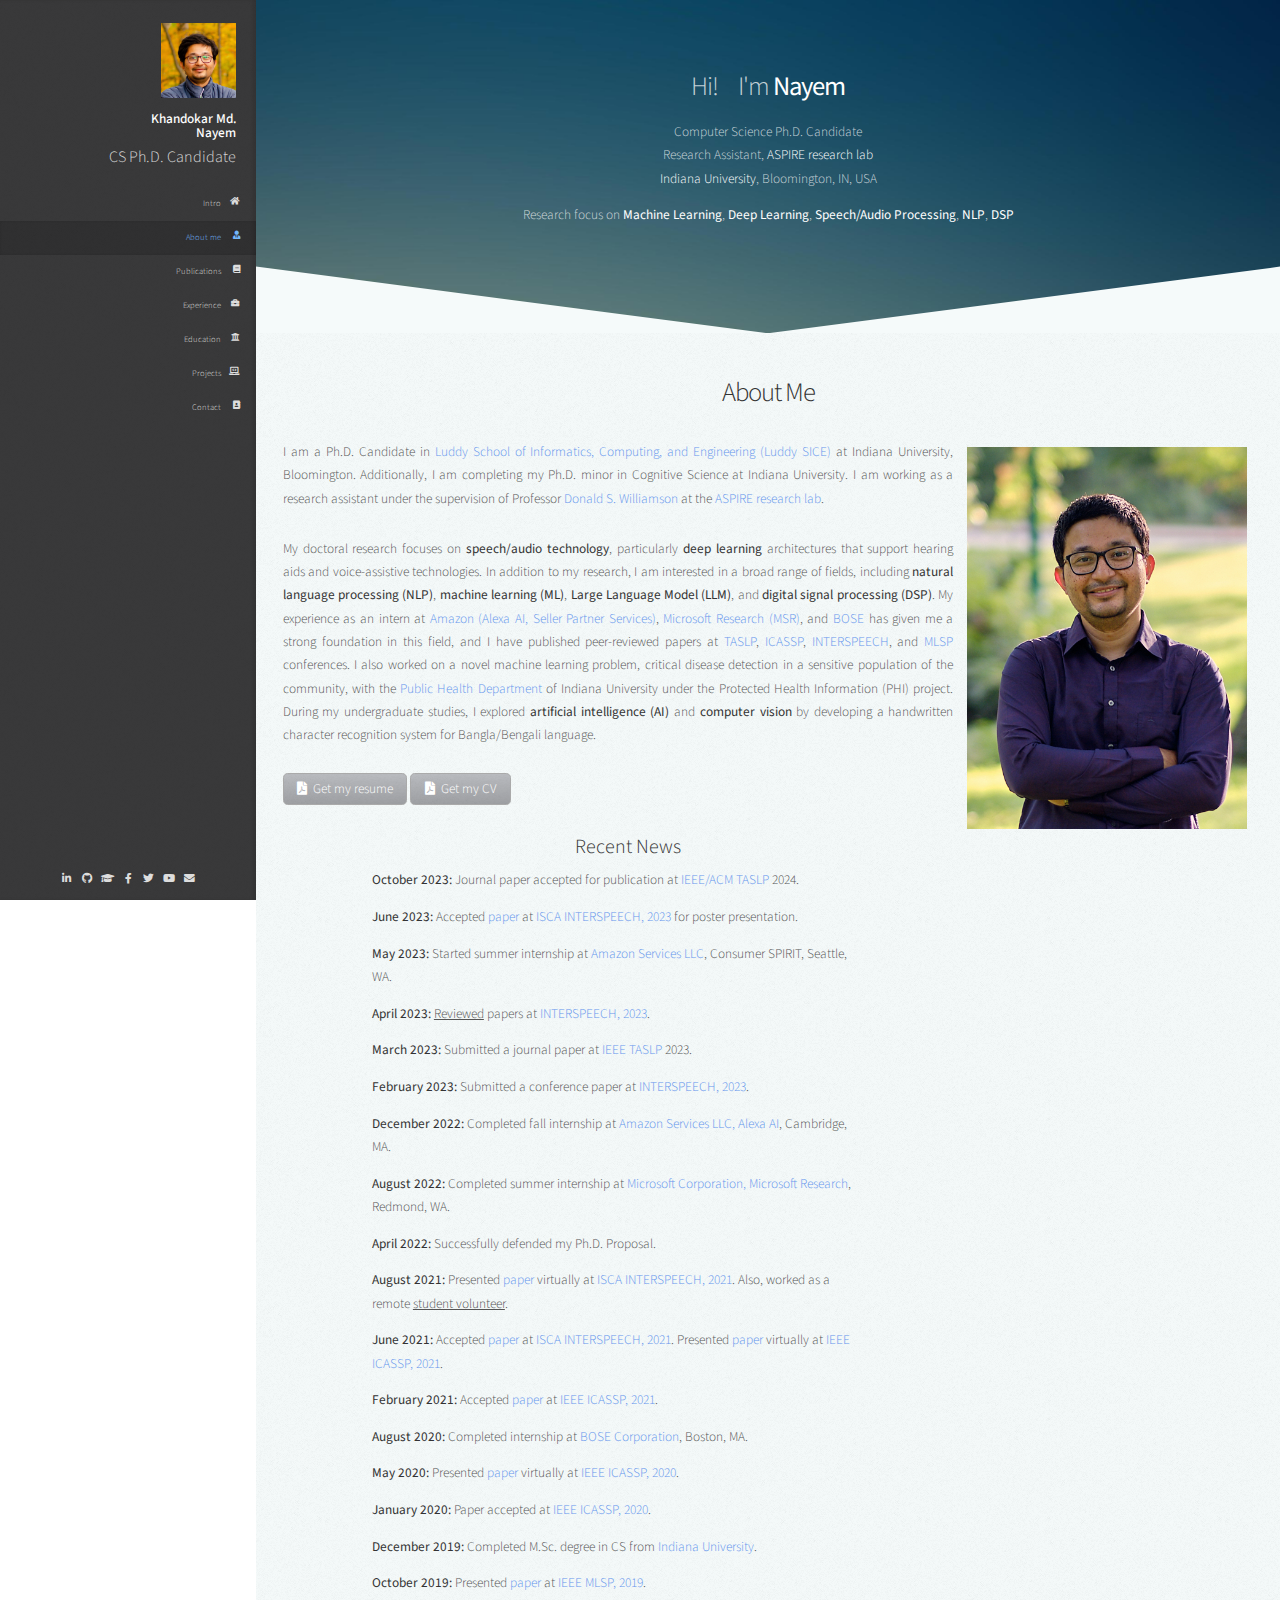
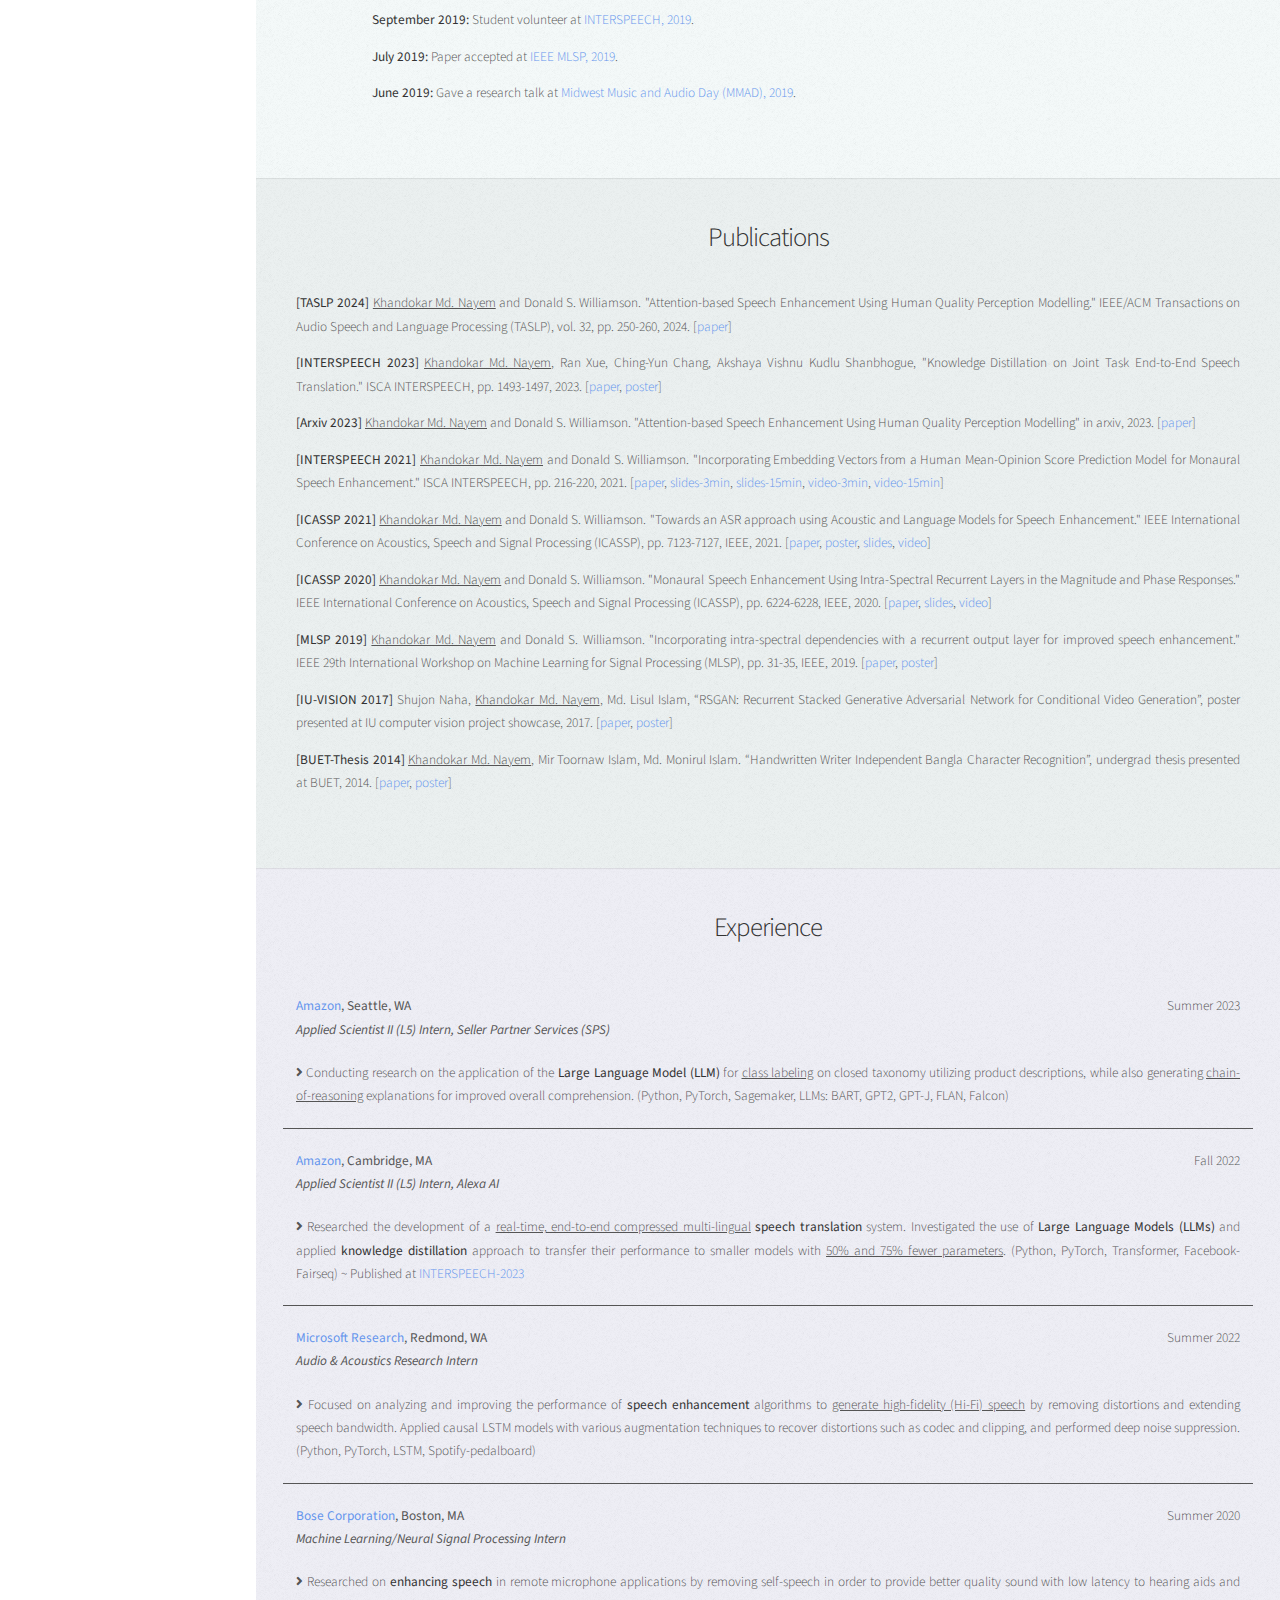
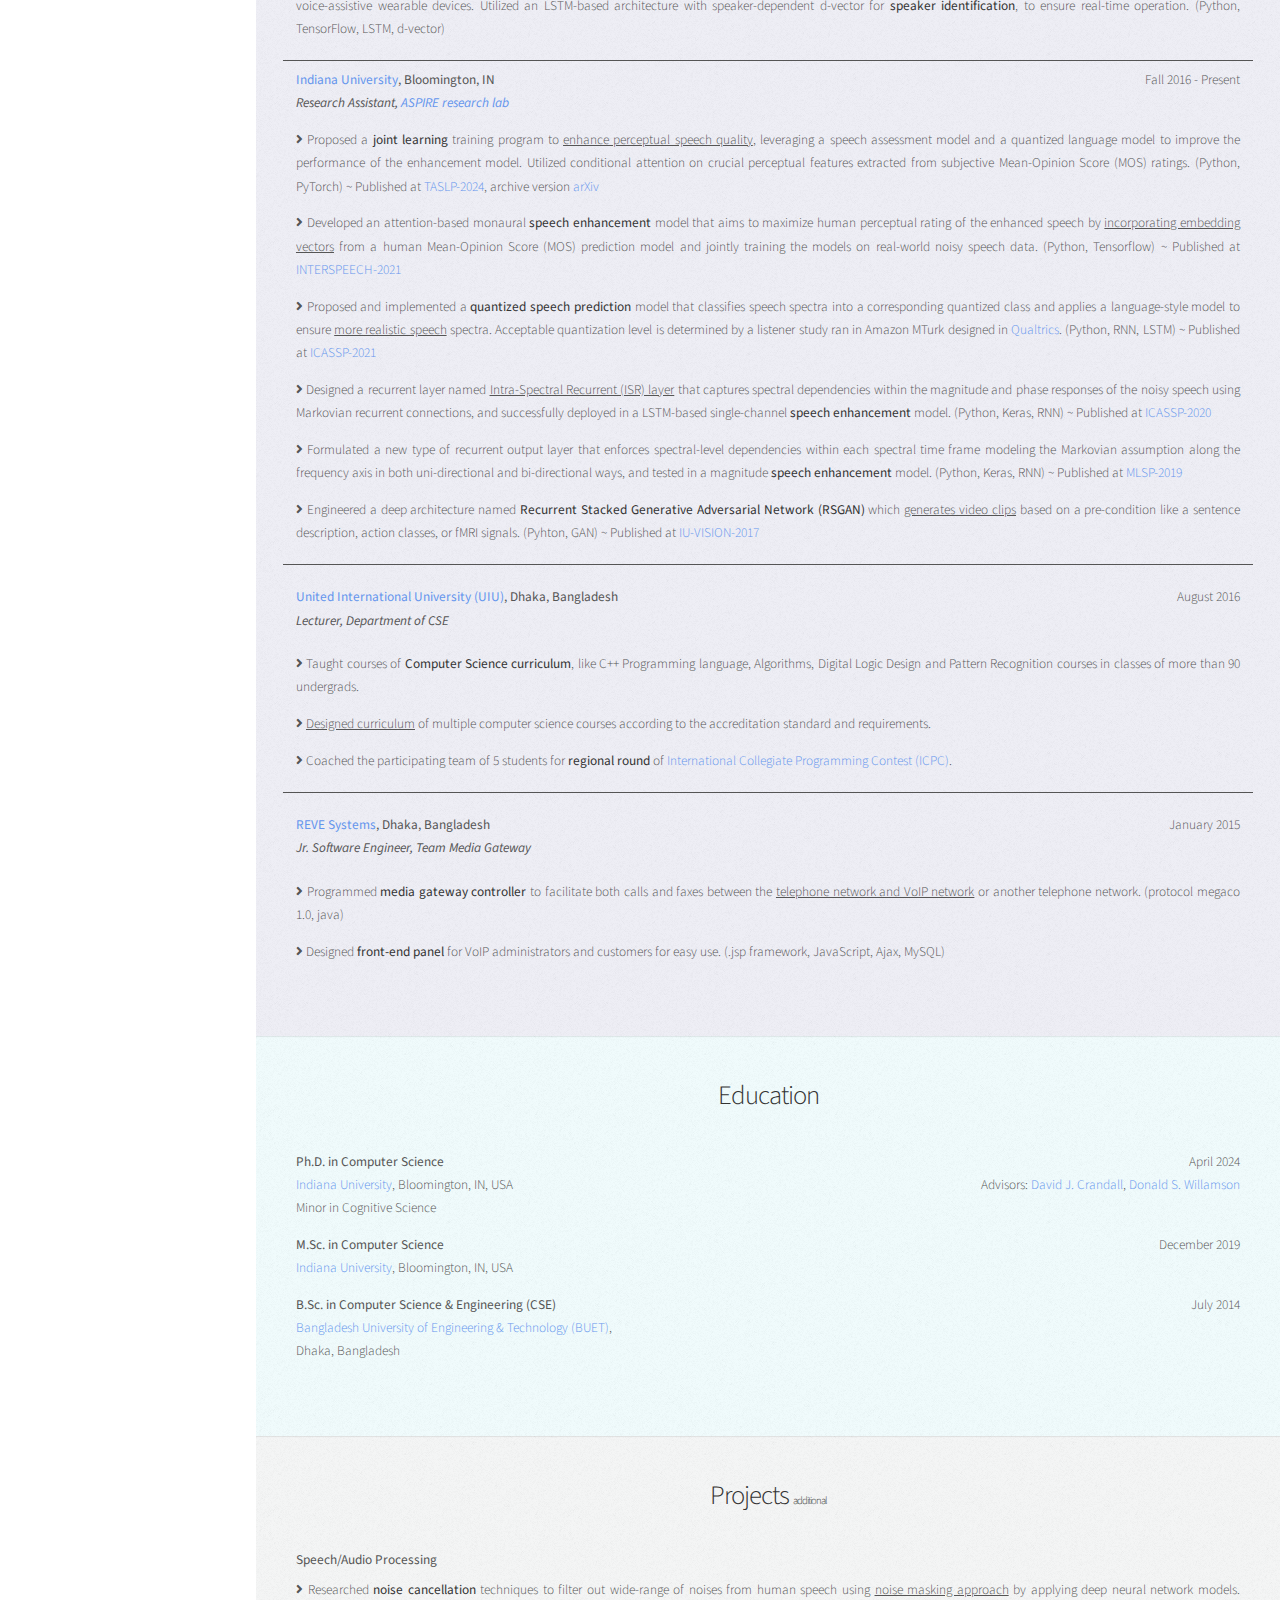
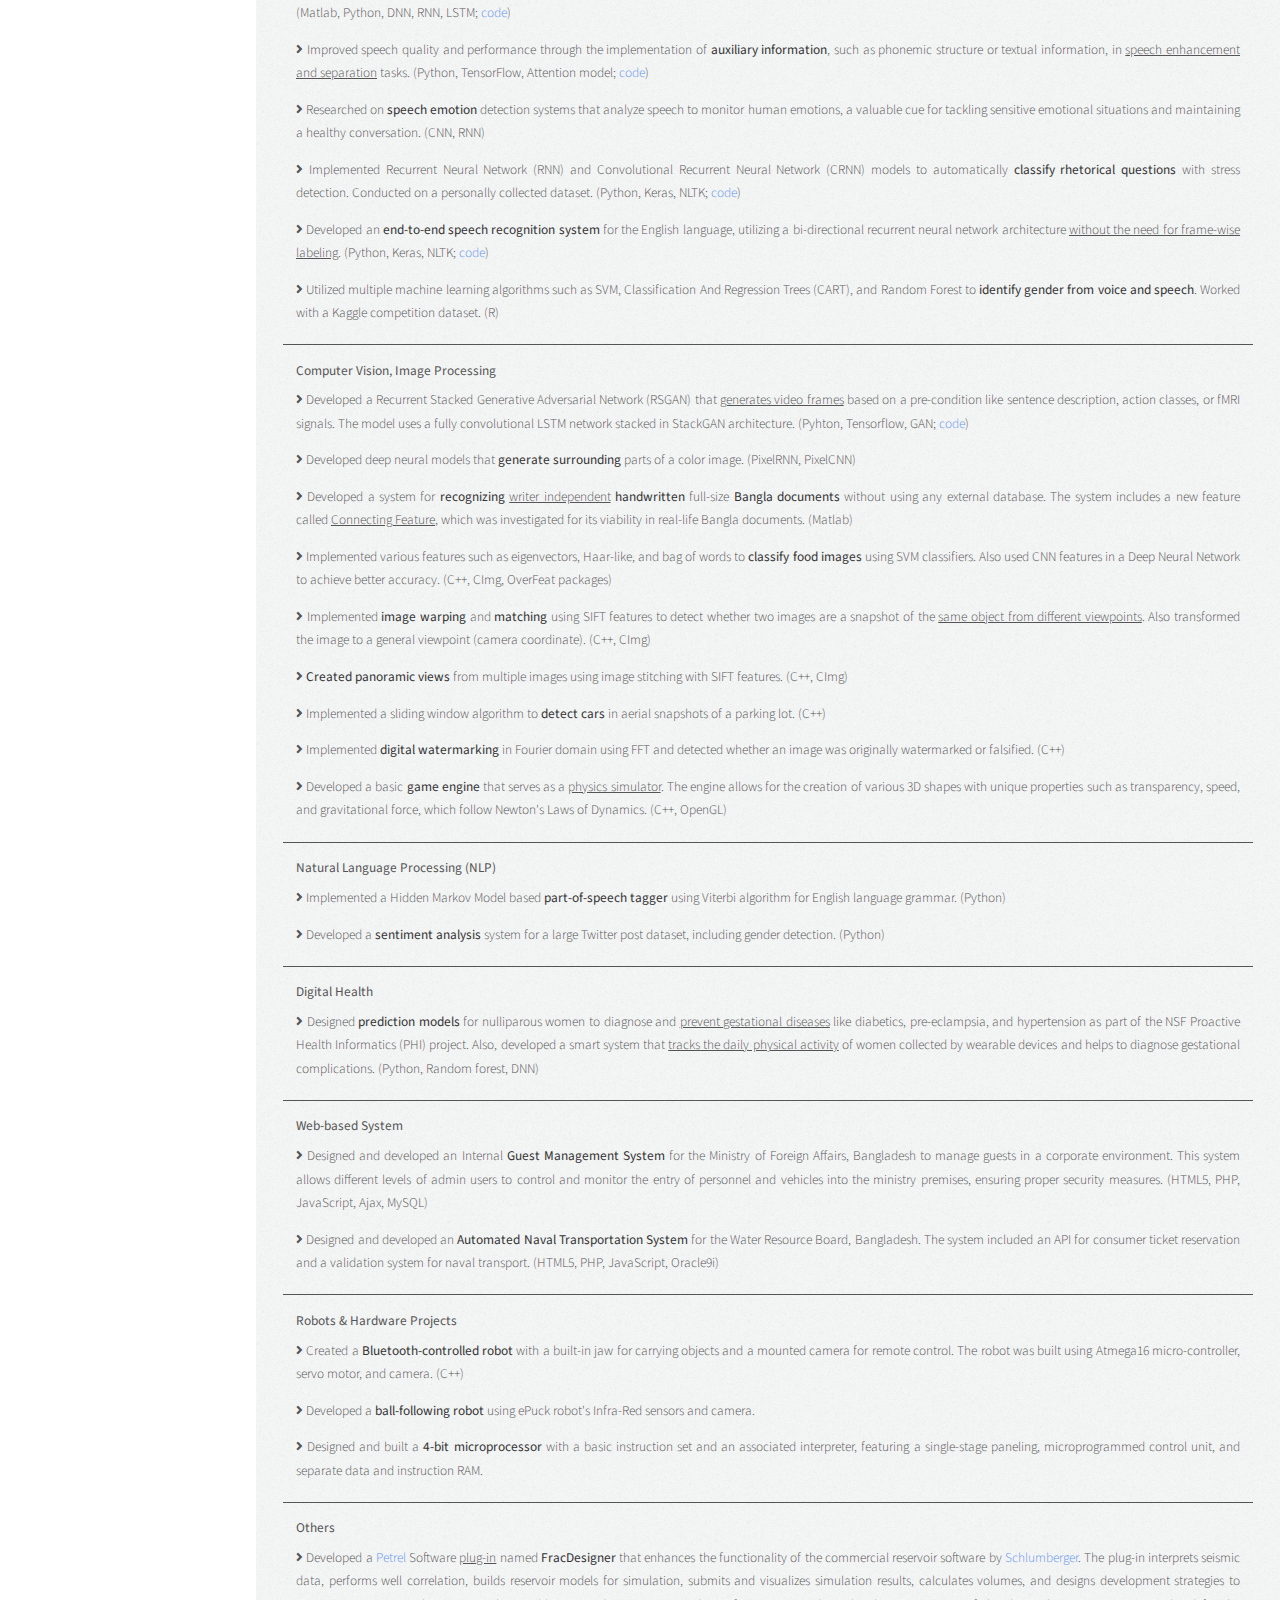
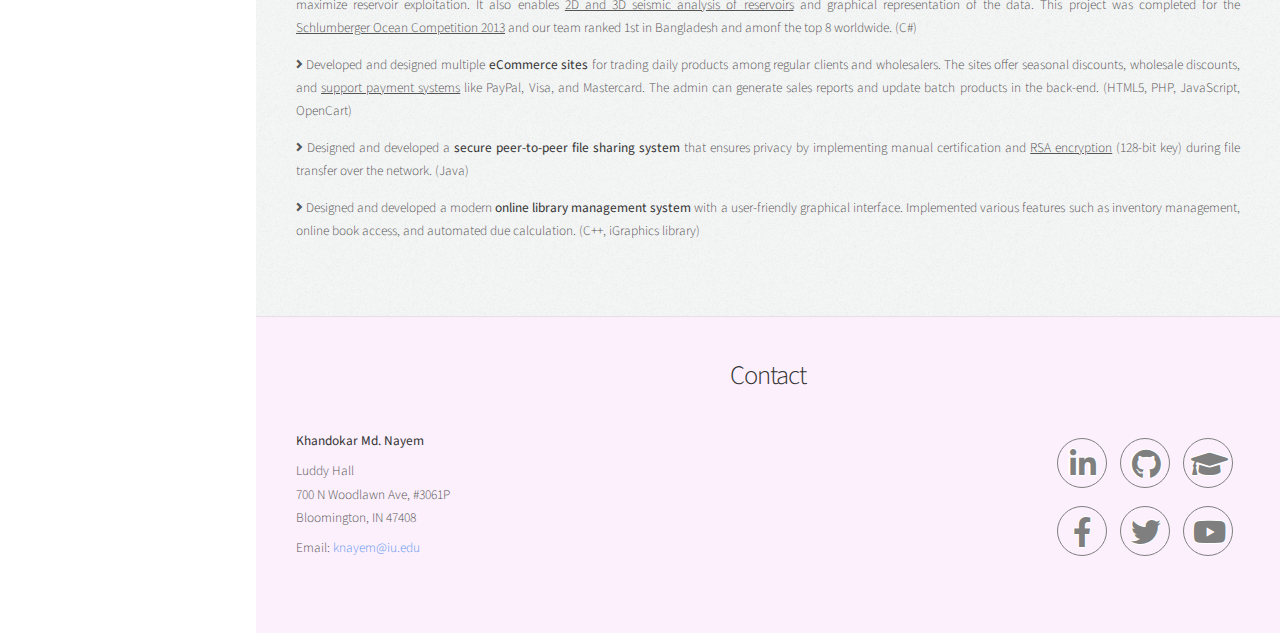
==== commit 36668696: "update 2024" ====
--- a/index.html
+++ b/index.html
@@ -158,7 +158,7 @@
 									<caption><h3>Recent News</h3></caption>
 									<tbody>
 									<tr>
-										<td><strong>October 2023:</strong> Published journal paper at <a href="https://signalprocessingsociety.org/publications-resources/ieeeacm-transactions-audio-speech-and-language-processing" target="_blank">IEEE/ACM TASLP</a> 2024.<td>
+										<td><strong>October 2023:</strong> Journal paper accepted for publication at <a href="https://signalprocessingsociety.org/publications-resources/ieeeacm-transactions-audio-speech-and-language-processing" target="_blank">IEEE/ACM TASLP</a> 2024.<td>
 									</tr>
 									<tr>
 										<td><strong>June 2023:</strong> Accepted <a href="resource/publication/NayemAmazon.InterSpeech2023.pdf" target="_blank">paper</a> at <a href="https://www.interspeech2023.org/" target="_blank">ISCA INTERSPEECH, 2023</a> for poster presentation.<td>
@@ -236,7 +236,7 @@
 
 						<table>
 							<tr>
-								<td style="text-align: justify"><strong>[TASLP 2023]</strong> <u style="text-decoration: underline soild">Khandokar Md. Nayem</u> and Donald S. Williamson. "Attention-based Speech Enhancement Using Human Quality Perception Modelling." IEEE/ACM Transactions on Audio Speech and Language Processing (TASLP), vol. 32, pp. 250-260, 2024. [<a href="https://ieeexplore.ieee.org/document/10301553" target="_blank">paper</a>]</td>
+								<td style="text-align: justify"><strong>[TASLP 2024]</strong> <u style="text-decoration: underline soild">Khandokar Md. Nayem</u> and Donald S. Williamson. "Attention-based Speech Enhancement Using Human Quality Perception Modelling." IEEE/ACM Transactions on Audio Speech and Language Processing (TASLP), vol. 32, pp. 250-260, 2024. [<a href="https://ieeexplore.ieee.org/document/10301553" target="_blank">paper</a>]</td>
 							</tr>
 							<tr>
 								<td style="text-align: justify"><strong>[INTERSPEECH 2023]</strong> <u style="text-decoration: underline solid">Khandokar Md. Nayem</u>, Ran Xue, Ching-Yun Chang, Akshaya Vishnu Kudlu Shanbhogue, "Knowledge Distillation on Joint Task End-to-End Speech Translation." ISCA INTERSPEECH, pp. 1493-1497, 2023. [<a href="https://www.isca-speech.org/archive/interspeech_2023/nayem23_interspeech.html" target="_blank">paper</a>, <a href="resource/poster/nayem_INTERSPEECH2023.pdf" target="_blank">poster</a>]</td>
@@ -278,7 +278,7 @@
 							<thead>
 							<tr>
 								<td style="padding: 1.5em 1em 1em 1em;"><a href="https://www.amazon.science/tag/nlu" target="_blank">Amazon</a>, Seattle, WA<br>
-									<u style="font-style: italic; text-decoration: none;">Applied Scientist II Intern, Seller Partner Services (SPS)</u>
+									<u style="font-style: italic; text-decoration: none;">Applied Scientist II (L5) Intern, Seller Partner Services (SPS)</u>
 								</td>
 								<td style="font-weight: 300; text-align: right;">Summer 2023<br></td>
 							</tr>
@@ -295,7 +295,7 @@
 							<thead>
 							<tr>
 								<td style="padding: 1.5em 1em 1em 1em;"><a href="https://www.amazon.science/tag/nlu" target="_blank">Amazon</a>, Cambridge, MA<br>
-									<u style="font-style: italic; text-decoration: none;">Applied Scientist II Intern, Alexa AI</u>
+									<u style="font-style: italic; text-decoration: none;">Applied Scientist II (L5) Intern, Alexa AI</u>
 								</td>
 								<td style="font-weight: 300; text-align: right;">Fall 2022<br></td>
 							</tr>
@@ -325,7 +325,7 @@
 
 							<thead>
 							<tr>
-								<td style="padding: 1.5em 1em 1em 1em;"><a href="https://www.bose.com/en_us/index.html" target="_blank">BOSE Corporation</a>, Boston, MA<br>
+								<td style="padding: 1.5em 1em 1em 1em;"><a href="https://www.bose.com/en_us/index.html" target="_blank">Bose Corporation</a>, Boston, MA<br>
 									<u style="font-style: italic; text-decoration: none;">Machine Learning/Neural Signal Processing Intern</u>
 								</td>
 								<td style="font-weight: 300; text-align: right;">Summer 2020<br></td>
@@ -447,8 +447,8 @@
 									<u style="font-weight: 300; text-decoration: none;"><a href="https://www.indiana.edu" target="_blank">Indiana University</a>, Bloomington, IN, USA<br>
 										Minor in Cognitive Science</u>
 								</th>
-								<th style="font-weight: 300; text-align: right;">December 2023<br>
-									Advisor: <a href="https://luddy.indiana.edu/contact/profile/?David_Crandall" target="_blank">David J. Crandall</a>, <a href="https://engineering.osu.edu/people/williamson.413" target="_blank">Donald S. Willamson</a>
+								<th style="font-weight: 300; text-align: right;">April 2024<br>
+									Advisors: <a href="https://luddy.indiana.edu/contact/profile/?David_Crandall" target="_blank">David J. Crandall</a>, <a href="https://engineering.osu.edu/people/williamson.413" target="_blank">Donald S. Willamson</a>
 								</th>
 							</tr>
 							</thead>
